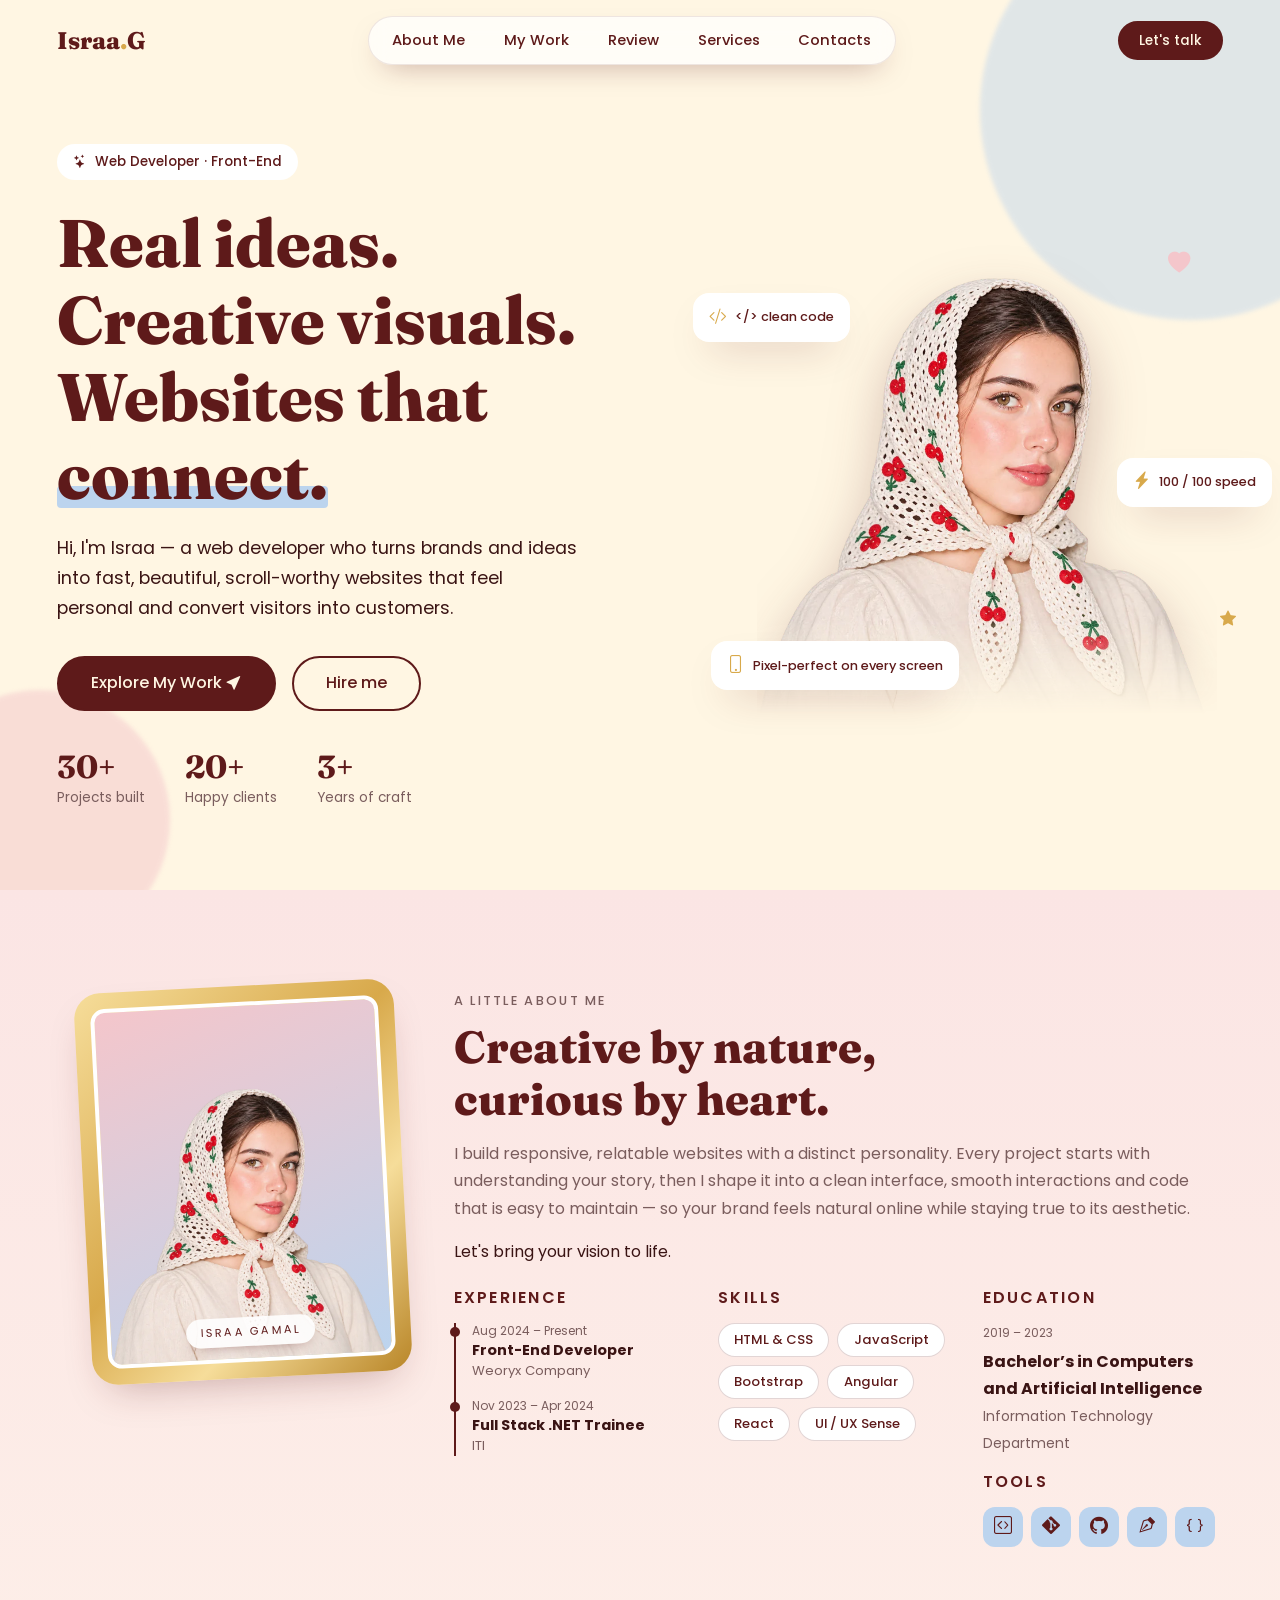
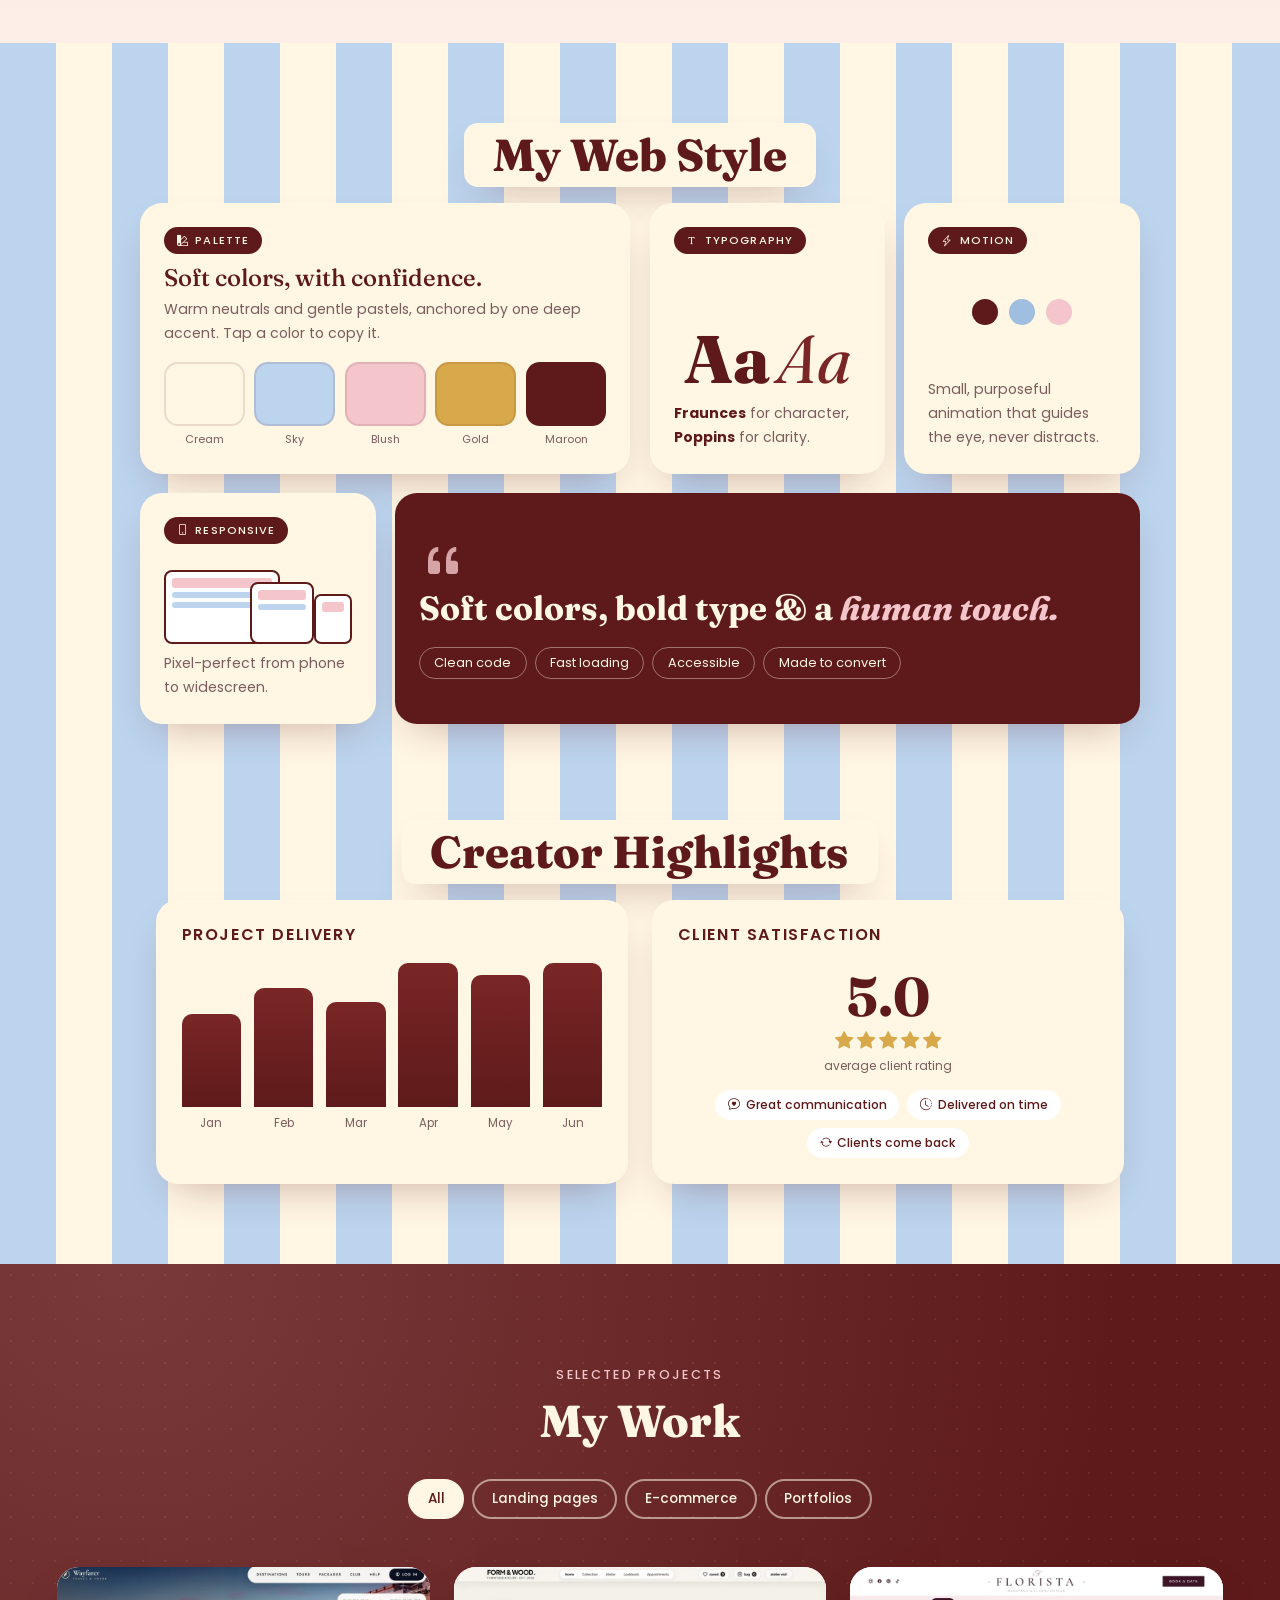
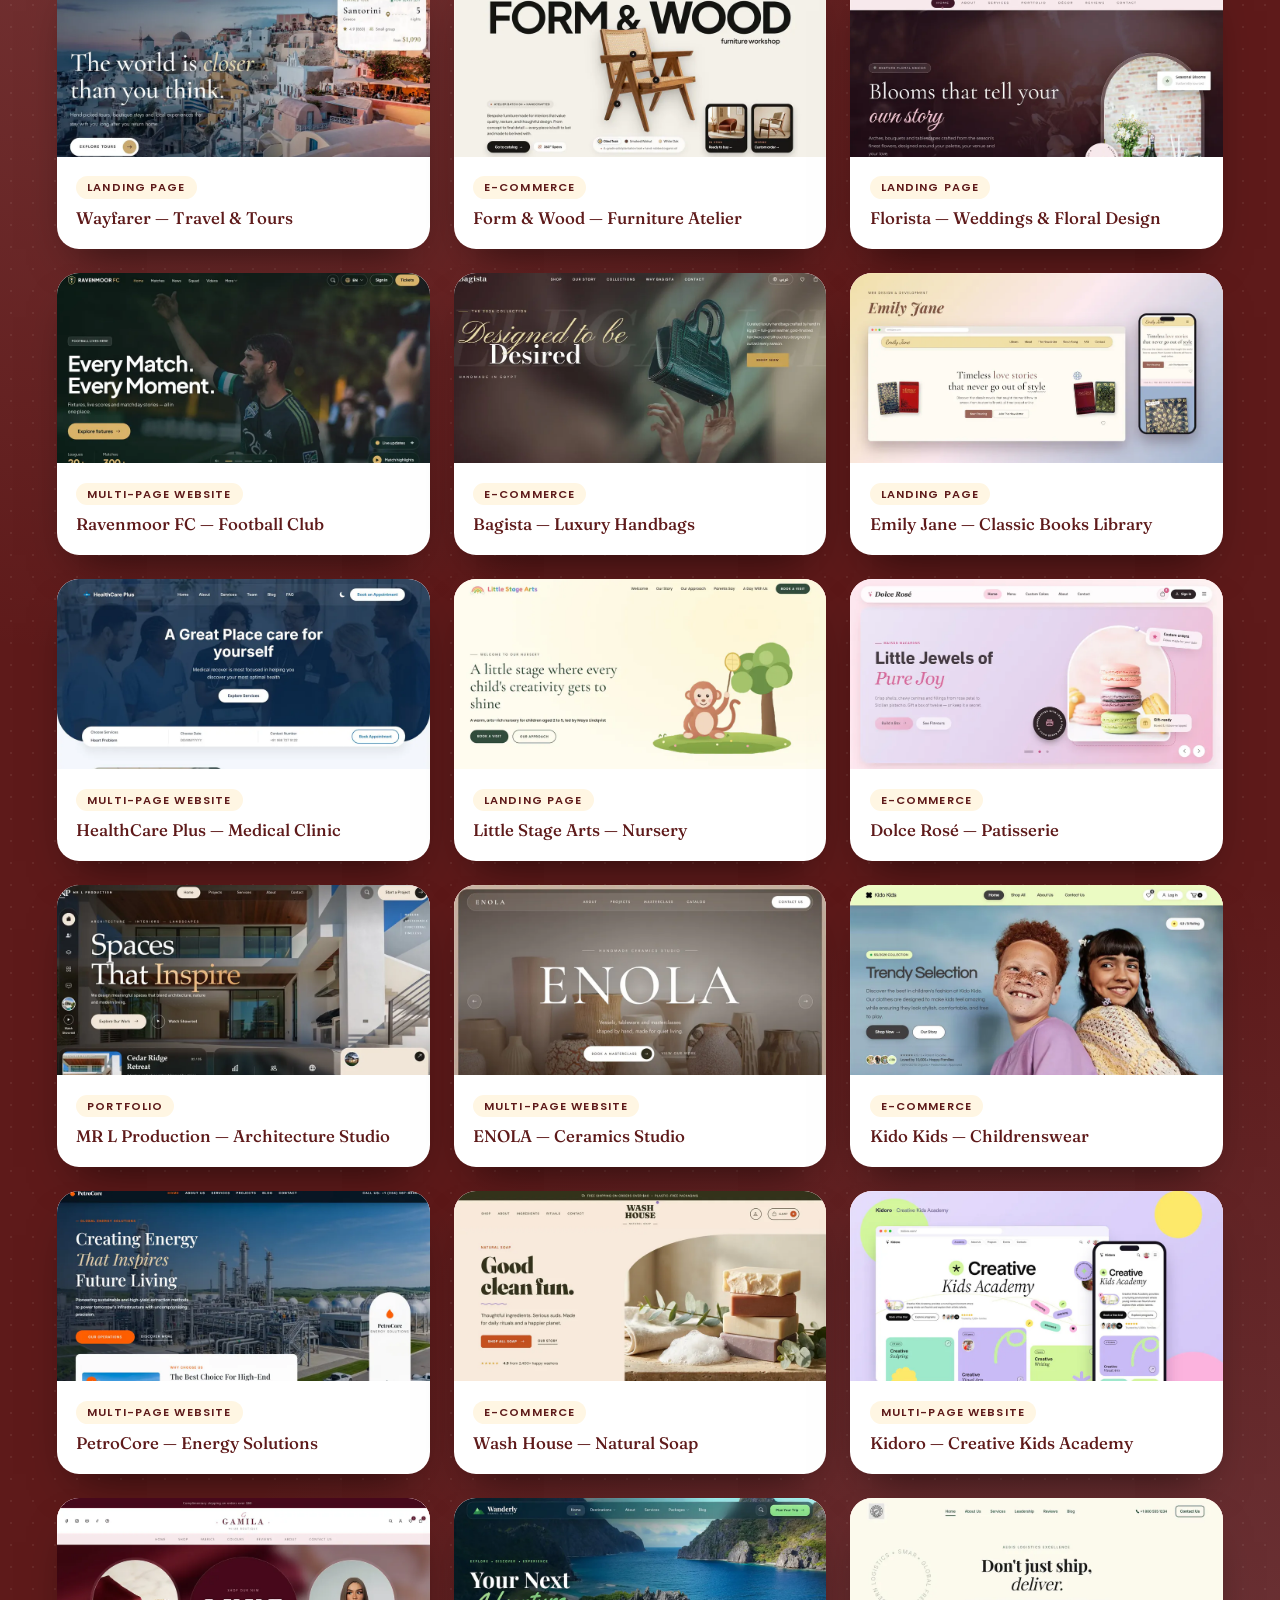
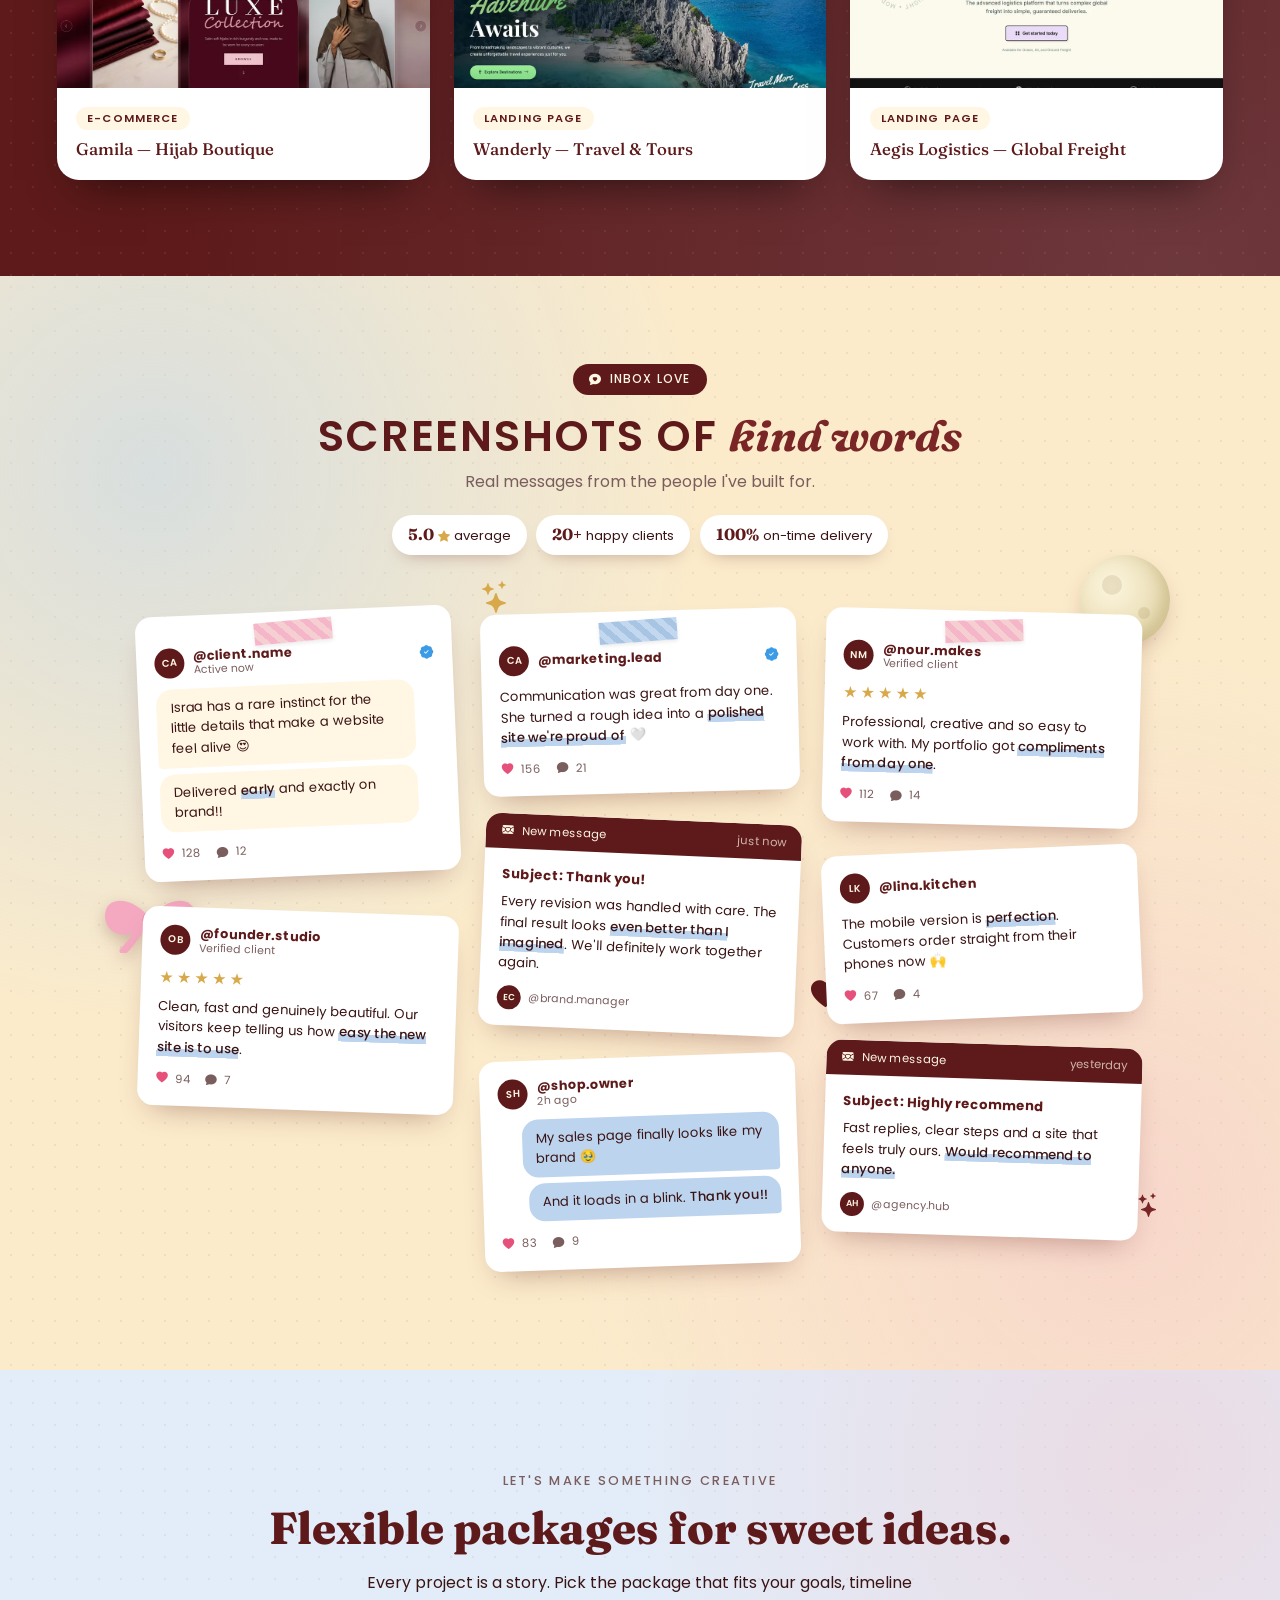
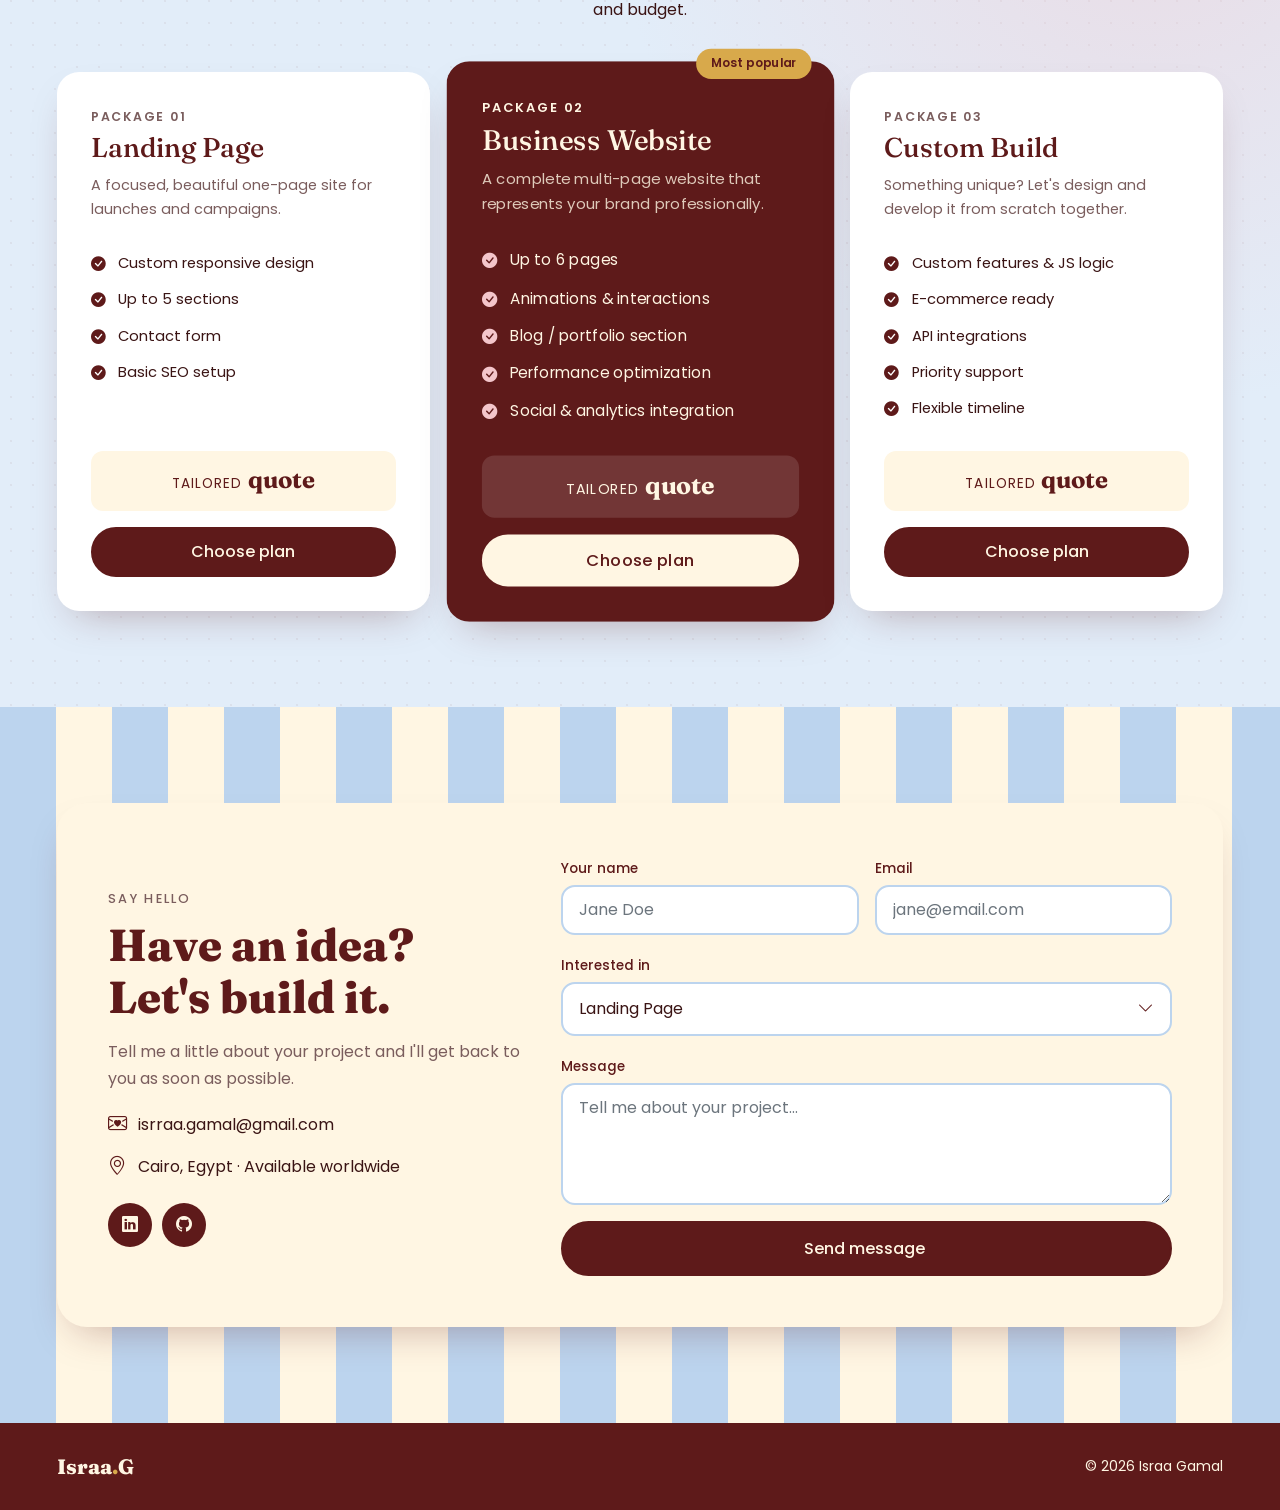
==== index.html @ 22fad149 "Add portrait photo to hero and About, remove hero frame and floating motion Co-Authored-By: Claude S" ====
<!DOCTYPE html>
<html lang="en">
<head>
  <meta charset="UTF-8">
  <meta name="viewport" content="width=device-width, initial-scale=1">
  <title>Israa Gamal | Web Developer Portfolio</title>
  <meta name="description" content="Israa Gamal — web developer crafting clean, creative and conversion-focused websites with HTML, CSS, JavaScript and Bootstrap.">
  <meta name="theme-color" content="#FFF6E3">
  <link rel="icon" type="image/svg+xml" href="assets/favicon.svg">
  <link rel="apple-touch-icon" href="assets/favicon.svg">

  <link rel="preconnect" href="https://fonts.googleapis.com">
  <link rel="preconnect" href="https://fonts.gstatic.com" crossorigin>
  <link rel="stylesheet" href="https://fonts.googleapis.com/css2?family=Fraunces:opsz,wght@9..144,600;9..144,700;9..144,800&family=Poppins:wght@300;400;500;600&display=swap" media="print" onload="this.media='all'">
  <noscript><link rel="stylesheet" href="https://fonts.googleapis.com/css2?family=Fraunces:opsz,wght@9..144,600;9..144,700;9..144,800&family=Poppins:wght@300;400;500;600&display=swap"></noscript>
  <link rel="stylesheet" href="css/bootstrap.min.css">
  <link rel="stylesheet" href="css/bootstrap-icons.css">
  <link rel="stylesheet" href="css/style.css">
</head>
<body>

  <!-- ================= NAV ================= -->
  <header class="site-header" id="header">
    <nav class="navbar navbar-expand-lg">
      <div class="container">
        <a class="brand" href="#home" aria-label="Israa Gamal home">Israa<span>.</span>G</a>
        <button class="navbar-toggler d-lg-none" type="button" data-bs-toggle="offcanvas" data-bs-target="#navCanvas" aria-controls="navCanvas" aria-label="Open menu">
          <i class="bi bi-list"></i>
        </button>
        <div class="d-none d-lg-flex flex-grow-1 justify-content-center">
          <div class="nav-capsule"><span class="nav-glider" aria-hidden="true"></span>
          <ul class="navbar-nav flex-row">
            <li class="nav-item"><a class="nav-link" href="#about"><span data-text="About Me">About Me</span></a></li>
            <li class="nav-item"><a class="nav-link" href="#work"><span data-text="My Work">My Work</span></a></li>
            <li class="nav-item"><a class="nav-link" href="#reviews"><span data-text="Review">Review</span></a></li>
            <li class="nav-item"><a class="nav-link" href="#services"><span data-text="Services">Services</span></a></li>
            <li class="nav-item"><a class="nav-link" href="#contact"><span data-text="Contacts">Contacts</span></a></li>
          </ul>
          </div>
        </div>
        <a href="#contact" class="btn btn-maroon btn-sm d-none d-lg-inline-flex">Let's talk</a>
      </div>
    </nav>
  </header>

  <!-- ================= MOBILE MENU (offcanvas) ================= -->
  <div class="offcanvas offcanvas-end d-lg-none" tabindex="-1" id="navCanvas" aria-labelledby="navCanvasLabel">
    <div class="offcanvas-header">
      <a class="brand" id="navCanvasLabel" href="#home">Israa<span>.</span>G</a>
      <button type="button" class="btn-close" data-bs-dismiss="offcanvas" aria-label="Close menu"></button>
    </div>
    <div class="offcanvas-body">
      <p class="oc-label">Menu</p>
      <ul class="navbar-nav">
        <li class="nav-item"><a class="nav-link" href="#about"><em class="nl-num">01</em><span data-text="About Me">About Me</span></a></li>
        <li class="nav-item"><a class="nav-link" href="#work"><em class="nl-num">02</em><span data-text="My Work">My Work</span></a></li>
        <li class="nav-item"><a class="nav-link" href="#reviews"><em class="nl-num">03</em><span data-text="Review">Review</span></a></li>
        <li class="nav-item"><a class="nav-link" href="#services"><em class="nl-num">04</em><span data-text="Services">Services</span></a></li>
        <li class="nav-item"><a class="nav-link" href="#contact"><em class="nl-num">05</em><span data-text="Contacts">Contacts</span></a></li>
      </ul>
      <div class="oc-foot">
        <a href="#contact" class="btn btn-maroon btn-lg w-100">Let's talk <i class="bi bi-arrow-right ms-2"></i></a>
        <a class="oc-mail" href="mailto:isrraa.gamal@gmail.com"><i class="bi bi-envelope-heart"></i> isrraa.gamal@gmail.com</a>
        <div class="socials">
          <a href="#" aria-label="LinkedIn"><i class="bi bi-linkedin"></i></a>
          <a href="#" aria-label="GitHub"><i class="bi bi-github"></i></a>
        </div>
      </div>
    </div>
  </div>


  <main>
  <!-- ================= HERO ================= -->
  <section class="hero" id="home">
    <div class="container">
      <div class="row align-items-center gy-5">
        <div class="col-lg-7 reveal">
          <span class="eyebrow"><i class="bi bi-stars"></i> Web Developer · Front-End</span>
          <h1>Real ideas.<br>Creative visuals.<br>Websites that <span class="hl">connect.</span></h1>
          <p class="lead-text">Hi, I'm Israa — a web developer who turns brands and ideas into fast, beautiful, scroll-worthy websites that feel personal and convert visitors into customers.</p>
          <div class="d-flex flex-wrap gap-3 align-items-center">
            <a href="#work" class="btn btn-maroon btn-lg">Explore My Work <i class="bi bi-cursor-fill ms-1"></i></a>
            <a href="#contact" class="btn btn-ghost btn-lg">Hire me</a>
          </div>
          <ul class="hero-stats list-unstyled">
            <li><strong data-count="30" data-suffix="+">0</strong><span>Projects built</span></li>
            <li><strong data-count="20" data-suffix="+">0</strong><span>Happy clients</span></li>
            <li><strong data-count="3" data-suffix="+">0</strong><span>Years of craft</span></li>
          </ul>
        </div>

        <div class="col-lg-5 reveal" style="--d:.15s">
          <div class="hero-visual">
            <div class="arch">
              <div class="avatar">
                <img src="assets/img/israa-portrait.webp" width="800" height="843" alt="Portrait of Israa Gamal, web developer" fetchpriority="high" decoding="async">
              </div>
            </div>
            <div class="float-card fc-code"><i class="bi bi-code-slash"></i><span>&lt;/&gt; clean code</span></div>
            <div class="float-card fc-speed"><i class="bi bi-lightning-charge-fill"></i><span>100 / 100 speed</span></div>
            <div class="float-card fc-resp"><i class="bi bi-phone"></i><span>Pixel-perfect on every screen</span></div>
            <i class="bi bi-heart-fill sparkle s1"></i><i class="bi bi-star-fill sparkle s2"></i>
          </div>
        </div>
      </div>
    </div>
  </section>

  <!-- ================= ABOUT ================= -->
  <section class="section" id="about">
    <div class="container">
      <div class="row gy-5 align-items-start">
        <div class="col-lg-4 reveal">
          <div class="gold-frame">
            <div class="frame-inner has-photo">
              <img src="assets/img/israa-portrait.webp" width="800" height="843" alt="Israa Gamal" loading="lazy" decoding="async">
              <small>Israa Gamal</small>
            </div>
          </div>
        </div>
        <div class="col-lg-8 reveal" style="--d:.1s">
          <span class="kicker">A little about me</span>
          <h2 class="title">Creative by nature,<br>curious by heart.</h2>
          <p class="text-body-muted">I build responsive, relatable websites with a distinct personality. Every project starts with understanding your story, then I shape it into a clean interface, smooth interactions and code that is easy to maintain — so your brand feels natural online while staying true to its aesthetic.</p>
          <p class="fw-semibold mb-4">Let's bring your vision to life.</p>

          <div class="row gy-4 about-cols">
            <div class="col-md-4">
              <h3>Experience</h3>
              <ul class="timeline list-unstyled">
                <li><em>Aug 2024 – Present</em><b>Front-End Developer</b><span>Weoryx Company</span></li>
                <li><em>Nov 2023 – Apr 2024</em><b>Full Stack .NET Trainee</b><span>ITI</span></li>
              </ul>
            </div>
            <div class="col-md-4">
              <h3>Skills</h3>
              <ul class="skill-tags list-unstyled">
                <li>HTML &amp; CSS</li>
                <li>JavaScript</li>
                <li>Bootstrap</li>
                <li>Angular</li>
                <li>React</li>
                <li>UI / UX Sense</li>
              </ul>
            </div>
            <div class="col-md-4">
              <h3>Education</h3>
              <p class="mb-1"><em class="small-em">2019 – 2023</em></p>
              <p class="mb-3"><b>Bachelor’s in Computers and Artificial Intelligence</b><br><span class="text-body-muted small">Information Technology Department</span></p>
              <h3>Tools</h3>
              <div class="tools">
                <span title="VS Code"><i class="bi bi-code-square"></i></span>
                <span title="Git"><i class="bi bi-git"></i></span>
                <span title="GitHub"><i class="bi bi-github"></i></span>
                <span title="Figma"><i class="bi bi-vector-pen"></i></span>
                <span title="Browser DevTools"><i class="bi bi-braces"></i></span>
              </div>
            </div>
          </div>
        </div>
      </div>
    </div>
  </section>

  <!-- ================= STYLE (bento) ================= -->
  <section class="stripes style-sec" id="style">
    <div class="container">
      <h2 class="title ribbon">My Web Style</h2>

      <div class="bento">
        <!-- Palette -->
        <article class="b-card b-palette reveal">
          <span class="b-label"><i class="bi bi-palette2"></i> Palette</span>
          <h3>Soft colors, with confidence.</h3>
          <p>Warm neutrals and gentle pastels, anchored by one deep accent. Tap a color to copy it.</p>
          <div class="swatches">
            <button type="button" class="sw" style="--c:#FFF6E3" data-hex="#FFF6E3"><i></i><span>Cream</span></button>
            <button type="button" class="sw" style="--c:#BCD4EE" data-hex="#BCD4EE"><i></i><span>Sky</span></button>
            <button type="button" class="sw" style="--c:#F4C6CB" data-hex="#F4C6CB"><i></i><span>Blush</span></button>
            <button type="button" class="sw" style="--c:#D8A94B" data-hex="#D8A94B"><i></i><span>Gold</span></button>
            <button type="button" class="sw" style="--c:#5E1A1A" data-hex="#5E1A1A"><i></i><span>Maroon</span></button>
          </div>
        </article>

        <!-- Typography -->
        <article class="b-card b-type reveal" style="--d:.08s">
          <span class="b-label"><i class="bi bi-fonts"></i> Typography</span>
          <div class="specimen"><b>Aa</b><em>Aa</em></div>
          <p><strong>Fraunces</strong> for character,<br><strong>Poppins</strong> for clarity.</p>
        </article>

        <!-- Motion -->
        <article class="b-card b-motion reveal" style="--d:.16s">
          <span class="b-label"><i class="bi bi-lightning-charge"></i> Motion</span>
          <div class="orbit" aria-hidden="true"><span></span><span></span><span></span></div>
          <p>Small, purposeful animation that guides the eye, never distracts.</p>
        </article>

        <!-- Responsive -->
        <article class="b-card b-resp reveal" style="--d:.24s">
          <span class="b-label"><i class="bi bi-phone"></i> Responsive</span>
          <div class="devices" aria-hidden="true">
            <div class="dv-desk"><span></span><span></span><span></span></div>
            <div class="dv-tab"><span></span><span></span></div>
            <div class="dv-phone"><span></span></div>
          </div>
          <p>Pixel-perfect from phone to widescreen.</p>
        </article>

        <!-- Principles -->
        <article class="b-card b-quote reveal" style="--d:.32s">
          <i class="bi bi-quote"></i>
          <p>Soft colors, bold type &amp; a <em>human touch.</em></p>
          <ul class="principles">
            <li>Clean code</li><li>Fast loading</li><li>Accessible</li><li>Made to convert</li>
          </ul>
        </article>
      </div>
    </div>
  </section>

  <!-- ================= HIGHLIGHTS ================= -->
  <section class="stripes highlights" id="highlights">
    <div class="container">
      <h2 class="title ribbon text-center">Creator Highlights</h2>
      <div class="row g-4 justify-content-center">
        <div class="col-md-6 col-lg-5 reveal">
          <div class="chart-card">
            <h4>Project Delivery</h4>
            <div class="bars" data-bars>
              <div><span style="--h:55%"></span><small>Jan</small></div>
              <div><span style="--h:70%"></span><small>Feb</small></div>
              <div><span style="--h:62%"></span><small>Mar</small></div>
              <div><span style="--h:85%"></span><small>Apr</small></div>
              <div><span style="--h:78%"></span><small>May</small></div>
              <div><span style="--h:96%"></span><small>Jun</small></div>
            </div>
          </div>
        </div>
        <div class="col-md-6 col-lg-5 reveal" style="--d:.1s">
          <div class="chart-card">
            <h4>Client Satisfaction</h4>
            <div class="rating"><div class="rating-score"><strong>5.0</strong><div class="rating-stars" aria-label="5 out of 5 stars"><i class="bi bi-star-fill"></i><i class="bi bi-star-fill"></i><i class="bi bi-star-fill"></i><i class="bi bi-star-fill"></i><i class="bi bi-star-fill"></i></div><small>average client rating</small></div><ul class="rating-tags"><li><i class="bi bi-chat-heart"></i>Great communication</li><li><i class="bi bi-clock-history"></i>Delivered on time</li><li><i class="bi bi-arrow-repeat"></i>Clients come back</li></ul></div>
          </div>
        </div>
      </div>
    </div>
  </section>

  <!-- ================= WORK ================= -->
  <section class="section" id="work">
    <div class="container">
      <div class="text-center mb-5 reveal">
        <span class="kicker">Selected projects</span>
        <h2 class="title">My Work</h2>
        <div class="filters" role="tablist" aria-label="Filter projects">
          <button class="active" data-filter="all">All</button>
          <button data-filter="landing">Landing pages</button>
          <button data-filter="shop">E-commerce</button>
          <button data-filter="portfolio">Portfolios</button>
        </div>
      </div>

      <div class="row g-4" id="projects">
        <div class="col-md-6 col-lg-4 project" data-cat="landing">
          <article class="p-card c1">
            <div class="p-thumb has-img"><img src="assets/img/thumbs/wayfarer-santorini.webp" width="960" height="569" alt="Wayfarer travel and tours website preview" loading="lazy" decoding="async"><a class="p-overlay" href="project.html?p=wayfarer-travel" aria-label="View Wayfarer Travel and Tours case study"><span>View case study <i class="bi bi-arrow-right"></i></span></a></div>
            <div class="p-body"><span class="tag">Landing page</span><h3>Wayfarer — Travel &amp; Tours</h3></div>
          </article>
        </div>
        <div class="col-md-6 col-lg-4 project" data-cat="shop">
          <article class="p-card c3">
            <div class="p-thumb has-img"><img src="assets/img/thumbs/formwood-hero.webp" width="960" height="554" alt="Form and Wood furniture atelier website preview" loading="lazy" decoding="async"><a class="p-overlay" href="project.html?p=form-and-wood" aria-label="View Form and Wood Furniture Atelier case study"><span>View case study <i class="bi bi-arrow-right"></i></span></a></div>
            <div class="p-body"><span class="tag">E-commerce</span><h3>Form &amp; Wood — Furniture Atelier</h3></div>
          </article>
        </div>
        <div class="col-md-6 col-lg-4 project" data-cat="landing">
          <article class="p-card c2">
            <div class="p-thumb has-img"><img src="assets/img/thumbs/florista-hero1.webp" width="960" height="720" alt="Florista weddings and floral design website preview" loading="lazy" decoding="async"><a class="p-overlay" href="project.html?p=florista-weddings" aria-label="View Florista Weddings and Floral Design case study"><span>View case study <i class="bi bi-arrow-right"></i></span></a></div>
            <div class="p-body"><span class="tag">Landing page</span><h3>Florista — Weddings &amp; Floral Design</h3></div>
          </article>
        </div>
        <div class="col-md-6 col-lg-4 project" data-cat="landing">
          <article class="p-card c1">
            <div class="p-thumb has-img"><img src="assets/img/thumbs/ravenmoor-hero.webp" width="960" height="526" alt="Ravenmoor FC football club website preview" loading="lazy" decoding="async"><a class="p-overlay" href="project.html?p=ravenmoor-fc" aria-label="View Ravenmoor FC Football Club case study"><span>View case study <i class="bi bi-arrow-right"></i></span></a></div>
            <div class="p-body"><span class="tag">Multi-page website</span><h3>Ravenmoor FC — Football Club</h3></div>
          </article>
        </div>
        <div class="col-md-6 col-lg-4 project" data-cat="shop">
          <article class="p-card c4">
            <div class="p-thumb has-img"><img src="assets/img/thumbs/bagista-hero.webp" width="960" height="560" alt="Bagista luxury handbags website preview" loading="lazy" decoding="async"><a class="p-overlay" href="project.html?p=bagista-handbags" aria-label="View Bagista Luxury Handbags case study"><span>View case study <i class="bi bi-arrow-right"></i></span></a></div>
            <div class="p-body"><span class="tag">E-commerce</span><h3>Bagista — Luxury Handbags</h3></div>
          </article>
        </div>
        <div class="col-md-6 col-lg-4 project" data-cat="landing">
          <article class="p-card c2">
            <div class="p-thumb has-img"><img src="assets/img/thumbs/emilyjane-cover.webp" width="960" height="472" alt="Emily Jane classic books library website preview" loading="lazy" decoding="async"><a class="p-overlay" href="project.html?p=emily-jane-books" aria-label="View Emily Jane Classic Books Library case study"><span>View case study <i class="bi bi-arrow-right"></i></span></a></div>
            <div class="p-body"><span class="tag">Landing page</span><h3>Emily Jane — Classic Books Library</h3></div>
          </article>
        </div>
        <div class="col-md-6 col-lg-4 project" data-cat="landing">
          <article class="p-card c1">
            <div class="p-thumb has-img"><img src="assets/img/thumbs/healthcare-home.webp" width="960" height="600" alt="HealthCare Plus medical clinic website preview" loading="lazy" decoding="async"><a class="p-overlay" href="project.html?p=healthcare-plus" aria-label="View HealthCare Plus — Medical Clinic case study"><span>View case study <i class="bi bi-arrow-right"></i></span></a></div>
            <div class="p-body"><span class="tag">Multi-page website</span><h3>HealthCare Plus — Medical Clinic</h3></div>
          </article>
        </div>
        <div class="col-md-6 col-lg-4 project" data-cat="landing">
          <article class="p-card c4">
            <div class="p-thumb has-img"><img src="assets/img/thumbs/littlestage-home.webp" width="960" height="600" alt="Little Stage Arts nursery website preview" loading="lazy" decoding="async"><a class="p-overlay" href="project.html?p=little-stage-arts" aria-label="View Little Stage Arts Nursery case study"><span>View case study <i class="bi bi-arrow-right"></i></span></a></div>
            <div class="p-body"><span class="tag">Landing page</span><h3>Little Stage Arts — Nursery</h3></div>
          </article>
        </div>
        <div class="col-md-6 col-lg-4 project" data-cat="shop">
          <article class="p-card c2">
            <div class="p-thumb has-img"><img src="assets/img/thumbs/dolce-rose-desktop.webp" width="960" height="493" alt="Dolce Rosé patisserie website preview" loading="lazy" decoding="async"><a class="p-overlay" href="project.html?p=dolce-rose" aria-label="View Dolce Rosé Patisserie case study"><span>View case study <i class="bi bi-arrow-right"></i></span></a></div>
            <div class="p-body"><span class="tag">E-commerce</span><h3>Dolce Rosé — Patisserie</h3></div>
          </article>
        </div>
        <div class="col-md-6 col-lg-4 project" data-cat="portfolio">
          <article class="p-card c4">
            <div class="p-thumb has-img"><img src="assets/img/thumbs/mrl-hero.webp" width="960" height="585" alt="MR L Production architecture studio website preview" loading="lazy" decoding="async"><a class="p-overlay" href="project.html?p=mrl-architecture" aria-label="View MR L Production Architecture Studio case study"><span>View case study <i class="bi bi-arrow-right"></i></span></a></div>
            <div class="p-body"><span class="tag">Portfolio</span><h3>MR L Production — Architecture Studio</h3></div>
          </article>
        </div>
        <div class="col-md-6 col-lg-4 project" data-cat="landing">
          <article class="p-card c3">
            <div class="p-thumb has-img"><img src="assets/img/thumbs/enola-home.webp" width="960" height="600" alt="ENOLA ceramics studio website preview" loading="lazy" decoding="async"><a class="p-overlay" href="project.html?p=enola-ceramics" aria-label="View ENOLA Ceramics Studio case study"><span>View case study <i class="bi bi-arrow-right"></i></span></a></div>
            <div class="p-body"><span class="tag">Multi-page website</span><h3>ENOLA — Ceramics Studio</h3></div>
          </article>
        </div>
        <div class="col-md-6 col-lg-4 project" data-cat="shop">
          <article class="p-card c6">
            <div class="p-thumb has-img"><img src="assets/img/thumbs/kido-hero.webp" width="960" height="600" alt="Kido Kids childrenswear website preview" loading="lazy" decoding="async"><a class="p-overlay" href="project.html?p=kido-kids" aria-label="View Kido Kids Childrenswear case study"><span>View case study <i class="bi bi-arrow-right"></i></span></a></div>
            <div class="p-body"><span class="tag">E-commerce</span><h3>Kido Kids — Childrenswear</h3></div>
          </article>
        </div>
        <div class="col-md-6 col-lg-4 project" data-cat="landing">
          <article class="p-card c5">
            <div class="p-thumb has-img"><img src="assets/img/thumbs/petrocore-home.webp" width="960" height="600" alt="PetroCore energy solutions website preview" loading="lazy" decoding="async"><a class="p-overlay" href="project.html?p=petrocore-energy" aria-label="View PetroCore — Energy Solutions case study"><span>View case study <i class="bi bi-arrow-right"></i></span></a></div>
            <div class="p-body"><span class="tag">Multi-page website</span><h3>PetroCore — Energy Solutions</h3></div>
          </article>
        </div>
        <div class="col-md-6 col-lg-4 project" data-cat="shop">
          <article class="p-card c3">
            <div class="p-thumb has-img"><img src="assets/img/thumbs/washhouse-hero.webp" width="960" height="600" alt="Wash House natural soap website preview" loading="lazy" decoding="async"><a class="p-overlay" href="project.html?p=wash-house" aria-label="View Wash House Natural Soap case study"><span>View case study <i class="bi bi-arrow-right"></i></span></a></div>
            <div class="p-body"><span class="tag">E-commerce</span><h3>Wash House — Natural Soap</h3></div>
          </article>
        </div>
        <div class="col-md-6 col-lg-4 project" data-cat="landing">
          <article class="p-card c1">
            <div class="p-thumb has-img"><img src="assets/img/thumbs/kidoro-home.webp" width="960" height="600" alt="Kidoro creative kids academy website preview" loading="lazy" decoding="async"><a class="p-overlay" href="project.html?p=kidoro-academy" aria-label="View Kidoro Creative Kids Academy case study"><span>View case study <i class="bi bi-arrow-right"></i></span></a></div>
            <div class="p-body"><span class="tag">Multi-page website</span><h3>Kidoro — Creative Kids Academy</h3></div>
          </article>
        </div>
        <div class="col-md-6 col-lg-4 project" data-cat="shop">
          <article class="p-card c2">
            <div class="p-thumb has-img"><img src="assets/img/thumbs/gamila-hero.webp" width="960" height="540" alt="Gamila hijab boutique website preview" loading="lazy" decoding="async"><a class="p-overlay" href="project.html?p=gamila-hijab" aria-label="View Gamila Hijab Boutique case study"><span>View case study <i class="bi bi-arrow-right"></i></span></a></div>
            <div class="p-body"><span class="tag">E-commerce</span><h3>Gamila — Hijab Boutique</h3></div>
          </article>
        </div>
        <div class="col-md-6 col-lg-4 project" data-cat="landing">
          <article class="p-card c1">
            <div class="p-thumb has-img"><img src="assets/img/thumbs/wanderly-desktop.webp" width="960" height="600" alt="Wanderly travel website preview" loading="lazy" decoding="async"><a class="p-overlay" href="project.html?p=wanderly-travel" aria-label="View Wanderly Travel and Tours case study"><span>View case study <i class="bi bi-arrow-right"></i></span></a></div>
            <div class="p-body"><span class="tag">Landing page</span><h3>Wanderly — Travel &amp; Tours</h3></div>
          </article>
        </div>
        <div class="col-md-6 col-lg-4 project" data-cat="landing">
          <article class="p-card c5">
            <div class="p-thumb has-img"><img src="assets/img/thumbs/aegis-hero.webp" width="960" height="600" alt="Aegis Logistics global freight website preview" loading="lazy" decoding="async"><a class="p-overlay" href="project.html?p=aegis-logistics" aria-label="View Aegis Logistics Global Freight case study"><span>View case study <i class="bi bi-arrow-right"></i></span></a></div>
            <div class="p-body"><span class="tag">Landing page</span><h3>Aegis Logistics — Global Freight</h3></div>
          </article>
        </div>
      </div>
    </div>
  </section>

  <!-- ================= REVIEWS ================= -->
  <section class="reviews-wall" id="reviews">
    <div class="container position-relative">
      <div class="text-center reveal">
        <span class="wall-kicker"><i class="bi bi-chat-heart-fill"></i> Inbox love</span>
        <h2 class="wall-title">Screenshots of <em>kind words</em></h2>
        <p class="wall-sub">Real messages from the people I've built for.</p>
        <div class="wall-stats">
          <span><b>5.0</b> <i class="bi bi-star-fill"></i> average</span>
          <span><b>20+</b> happy clients</span>
          <span><b>100%</b> on-time delivery</span>
        </div>
      </div>

      <div class="wall" id="wall">
        <!-- floating stickers (move gently with the mouse) -->
        <div class="deco moon" data-depth="22" aria-hidden="true"></div>
        <svg class="deco bow" data-depth="30" viewBox="0 0 120 80" aria-hidden="true">
          <path d="M60 40C44 14 6 8 6 36c0 28 40 30 54 4z" fill="#F4A9C0"/>
          <path d="M60 40c16-26 54-32 54-4 0 28-40 30-54 4z" fill="#F4A9C0"/>
          <path d="M60 40C46 52 36 72 28 78M60 40c14 12 24 32 32 38" stroke="#F4A9C0" stroke-width="9" stroke-linecap="round" fill="none"/>
          <circle cx="60" cy="40" r="9" fill="#E985A6"/>
        </svg>
        <i class="deco heart bi bi-heart-fill" data-depth="40" aria-hidden="true"></i>
        <i class="deco star bi bi-stars" data-depth="34" aria-hidden="true"></i>
        <i class="deco spark bi bi-stars" data-depth="18" aria-hidden="true"></i>

        <!-- 1 · DM style -->
        <article class="msg dm m1 reveal">
          <span class="tape" aria-hidden="true"></span>
          <header><span class="ava">CA</span><div><b>@client.name</b><small>Active now</small></div><i class="bi bi-patch-check-fill"></i></header>
          <div class="bubble">Israa has a rare instinct for the little details that make a website feel alive 😍</div>
          <div class="bubble">Delivered <strong>early</strong> and exactly on brand!!</div>
          <footer><i class="bi bi-heart-fill"></i> 128 <i class="bi bi-chat-fill"></i> 12</footer>
        </article>

        <!-- 2 · Star review -->
        <article class="msg rate m2 reveal" style="--d:.08s">
          <header><span class="ava">OB</span><div><b>@founder.studio</b><small>Verified client</small></div></header>
          <div class="stars">★★★★★</div>
          <p>Clean, fast and genuinely beautiful. Our visitors keep telling us how <strong>easy the new site is to use</strong>.</p>
          <footer><i class="bi bi-heart-fill"></i> 94 <i class="bi bi-chat-fill"></i> 7</footer>
        </article>

        <!-- 3 · Comment style -->
        <article class="msg cmt m3 reveal" style="--d:.16s">
          <span class="tape tape-blue" aria-hidden="true"></span>
          <header><span class="ava">CA</span><b>@marketing.lead</b><i class="bi bi-patch-check-fill"></i></header>
          <p>Communication was great from day one. She turned a rough idea into a <strong>polished site we're proud of</strong> 🤍</p>
          <footer><i class="bi bi-heart-fill"></i> 156 <i class="bi bi-chat-fill"></i> 21</footer>
        </article>

        <!-- 4 · Email style -->
        <article class="msg mail m4 reveal" style="--d:.24s">
          <div class="mail-bar"><i class="bi bi-envelope-heart-fill"></i> New message <span>just now</span></div>
          <div class="mail-body">
            <b>Subject: Thank you!</b>
            <p>Every revision was handled with care. The final result looks <strong>even better than I imagined</strong>. We'll definitely work together again.</p>
          </div>
          <footer><span class="ava">EC</span><small>@brand.manager</small></footer>
        </article>

        <!-- 5 · DM style, blue -->
        <article class="msg dm blue m5 reveal" style="--d:.32s">
          <header><span class="ava">SH</span><div><b>@shop.owner</b><small>2h ago</small></div></header>
          <div class="bubble">My sales page finally looks like my brand 🥹</div>
          <div class="bubble">And it loads in a blink. <strong>Thank you!!</strong></div>
          <footer><i class="bi bi-heart-fill"></i> 83 <i class="bi bi-chat-fill"></i> 9</footer>
        </article>

        <!-- 6 · Star review -->
        <article class="msg rate m6 reveal" style="--d:.4s">
          <span class="tape" aria-hidden="true"></span>
          <header><span class="ava">NM</span><div><b>@nour.makes</b><small>Verified client</small></div></header>
          <div class="stars">★★★★★</div>
          <p>Professional, creative and so easy to work with. My portfolio got <strong>compliments from day one</strong>.</p>
          <footer><i class="bi bi-heart-fill"></i> 112 <i class="bi bi-chat-fill"></i> 14</footer>
        </article>

        <!-- 7 · Comment -->
        <article class="msg cmt m7 reveal" style="--d:.48s">
          <header><span class="ava">LK</span><b>@lina.kitchen</b></header>
          <p>The mobile version is <strong>perfection</strong>. Customers order straight from their phones now 🙌</p>
          <footer><i class="bi bi-heart-fill"></i> 67 <i class="bi bi-chat-fill"></i> 4</footer>
        </article>

        <!-- 8 · Email -->
        <article class="msg mail m8 reveal" style="--d:.56s">
          <div class="mail-bar"><i class="bi bi-envelope-heart-fill"></i> New message <span>yesterday</span></div>
          <div class="mail-body">
            <b>Subject: Highly recommend</b>
            <p>Fast replies, clear steps and a site that feels truly ours. <strong>Would recommend to anyone.</strong></p>
          </div>
          <footer><span class="ava">AH</span><small>@agency.hub</small></footer>
        </article>
      </div>
    </div>
  </section>

  <!-- ================= SERVICES ================= -->
  <section class="section" id="services">
    <div class="container">
      <div class="text-center mb-5 reveal">
        <span class="kicker">Let's make something creative</span>
        <h2 class="title">Flexible packages for sweet ideas.</h2>
        <p class="sub">Every project is a story. Pick the package that fits your goals, timeline and budget.</p>
      </div>
      <div class="row g-4 align-items-stretch">
        <div class="col-lg-4 reveal">
          <div class="package">
            <span class="num">Package 01</span>
            <h3>Landing Page</h3>
            <p class="desc">A focused, beautiful one-page site for launches and campaigns.</p>
            <ul>
              <li>Custom responsive design</li>
              <li>Up to 5 sections</li>
              <li>Contact form</li>
              <li>Basic SEO setup</li>
            </ul>
            <div class="price">Tailored <b>quote</b></div>
            <a href="#contact" class="btn btn-maroon w-100" data-plan="Landing Page">Choose plan</a>
          </div>
        </div>
        <div class="col-lg-4 reveal" style="--d:.1s">
          <div class="package featured">
            <span class="badge-pop">Most popular</span>
            <span class="num">Package 02</span>
            <h3>Business Website</h3>
            <p class="desc">A complete multi-page website that represents your brand professionally.</p>
            <ul>
              <li>Up to 6 pages</li>
              <li>Animations &amp; interactions</li>
              <li>Blog / portfolio section</li>
              <li>Performance optimization</li>
              <li>Social &amp; analytics integration</li>
            </ul>
            <div class="price">Tailored <b>quote</b></div>
            <a href="#contact" class="btn btn-cream w-100" data-plan="Business Website">Choose plan</a>
          </div>
        </div>
        <div class="col-lg-4 reveal" style="--d:.2s">
          <div class="package">
            <span class="num">Package 03</span>
            <h3>Custom Build</h3>
            <p class="desc">Something unique? Let's design and develop it from scratch together.</p>
            <ul>
              <li>Custom features &amp; JS logic</li>
              <li>E-commerce ready</li>
              <li>API integrations</li>
              <li>Priority support</li>
              <li>Flexible timeline</li>
            </ul>
            <div class="price">Tailored <b>quote</b></div>
            <a href="#contact" class="btn btn-maroon w-100" data-plan="Custom Build">Choose plan</a>
          </div>
        </div>
      </div>
    </div>
  </section>

  <!-- ================= CONTACT ================= -->
  <section class="stripes contact" id="contact">
    <div class="container">
      <div class="contact-card reveal">
        <div class="row gy-4 align-items-center">
          <div class="col-lg-5">
            <span class="kicker">Say hello</span>
            <h2 class="title">Have an idea?<br>Let's build it.</h2>
            <p class="text-body-muted">Tell me a little about your project and I'll get back to you as soon as possible.</p>
            <ul class="contact-list list-unstyled">
              <li><i class="bi bi-envelope-heart"></i><a href="mailto:isrraa.gamal@gmail.com">isrraa.gamal@gmail.com</a></li>
              <li><i class="bi bi-geo-alt"></i>Cairo, Egypt · Available worldwide</li>
            </ul>
            <div class="socials">
              <a href="#" aria-label="LinkedIn"><i class="bi bi-linkedin"></i></a>
              <a href="#" aria-label="GitHub"><i class="bi bi-github"></i></a>
            </div>
          </div>
          <div class="col-lg-7">
            <form id="contactForm" novalidate>
              <div class="row g-3">
                <div class="col-md-6">
                  <label for="name" class="form-label">Your name</label>
                  <input type="text" class="form-control" id="name" required minlength="2" placeholder="Jane Doe">
                  <div class="invalid-feedback">Please enter your name.</div>
                </div>
                <div class="col-md-6">
                  <label for="email" class="form-label">Email</label>
                  <input type="email" class="form-control" id="email" required placeholder="jane@email.com">
                  <div class="invalid-feedback">Please enter a valid email.</div>
                </div>
                <div class="col-12">
                  <label id="planLabel" for="plan" class="form-label">Interested in</label>
                  <div class="c-select" id="planSelect">
                    <select id="plan" tabindex="-1" aria-hidden="true">
                      <option>Landing Page</option>
                      <option>Business Website</option>
                      <option>Custom Build</option>
                      <option>Just saying hi</option>
                    </select>
                    <button type="button" class="cs-btn" aria-haspopup="listbox" aria-expanded="false" aria-labelledby="planLabel">
                      <span class="cs-val">Landing Page</span>
                      <i class="bi bi-chevron-down"></i>
                    </button>
                    <ul class="cs-list" role="listbox" aria-labelledby="planLabel" tabindex="-1">
                      <li role="option" data-value="Landing Page" class="selected" aria-selected="true"><i class="bi bi-rocket-takeoff"></i>Landing Page</li>
                      <li role="option" data-value="Business Website" aria-selected="false"><i class="bi bi-briefcase"></i>Business Website</li>
                      <li role="option" data-value="Custom Build" aria-selected="false"><i class="bi bi-tools"></i>Custom Build</li>
                      <li role="option" data-value="Just saying hi" aria-selected="false"><i class="bi bi-emoji-smile"></i>Just saying hi</li>
                    </ul>
                  </div>
                </div>
                <div class="col-12">
                  <label for="message" class="form-label">Message</label>
                  <textarea class="form-control" id="message" rows="4" required minlength="10" placeholder="Tell me about your project..."></textarea>
                  <div class="invalid-feedback">Please write at least 10 characters.</div>
                </div>
                <div class="col-12">
                  <button type="submit" class="btn btn-maroon btn-lg w-100">Send message <i class="bi bi-send-heart ms-1"></i></button>
                  <input type="text" id="hp" name="_honey" tabindex="-1" autocomplete="off" aria-hidden="true" style="position:absolute;left:-9999px;width:1px;height:1px;opacity:0">
                  <div class="form-success" id="formSuccess" role="status" hidden><i class="bi bi-check-circle-fill"></i> Thank you! Your message was sent. I will get back to you soon.</div>
                  <div class="form-error" id="formError" role="alert" hidden></div>
                </div>
              </div>
            </form>
          </div>
        </div>
      </div>
    </div>
  </section>
  </main>

  <footer class="site-footer">
    <div class="container d-flex flex-column flex-md-row justify-content-between align-items-center gap-2">
      <a class="brand" href="#home">Israa<span>.</span>G</a>
      <small>© <span id="year"></span> Israa Gamal</small>
    </div>
  </footer>

  <button class="to-top" id="toTop" aria-label="Back to top"><i class="bi bi-arrow-up"></i></button>

  <script src="js/vendor/bootstrap.bundle.min.js" defer></script>
  <script src="js/main.js" defer></script>
</body>
</html>
---- css/style.css ----
/* =========================================================
   Israa Gamal — Portfolio
   Palette: cream · maroon · baby blue · blush
   ========================================================= */
:root{
  --cream:#FFF6E3; --cream-2:#FBEBCB;
  --maroon:#5E1A1A; --maroon-2:#7A2626;
  --blue:#BCD4EE; --blue-2:#9FBEE0;
  --blush:#F4C6CB; --gold:#D8A94B;
  --ink:#3A1414; --muted:#7a5d5d;
  --serif:"Fraunces",Georgia,serif;
  --sans:"Poppins","Segoe UI",system-ui,sans-serif;
  --shadow:0 18px 40px -18px rgba(94,26,26,.35);
  --radius:22px;
}
*{box-sizing:border-box}
html{scroll-behavior:smooth;scroll-padding-top:72px}
body{font-family:var(--sans);color:var(--ink);background:var(--cream);overflow-x:hidden;line-height:1.7}
img,svg{max-width:100%}
a{text-decoration:none}
h1,h2,h3,h4{font-family:var(--serif);color:var(--maroon);line-height:1.15}
::selection{background:var(--maroon);color:var(--cream)}

/* Page width: containers fill 93% of the screen at every size */
.container{max-width:93%}

/* ---------- Buttons ---------- */
.btn{font-weight:500;border-radius:50px;padding:.7rem 1.6rem;transition:transform .25s,box-shadow .25s,background .25s,color .25s;display:inline-flex;align-items:center;justify-content:center}
.btn-lg{padding:.85rem 2rem;font-size:1rem}
.btn-sm{padding:.5rem 1.2rem;font-size:.85rem}
.btn-maroon{background:var(--maroon);color:var(--cream);border:2px solid var(--maroon)}
.btn-maroon:hover{background:var(--maroon-2);border-color:var(--maroon-2);color:#fff;transform:translateY(-3px);box-shadow:var(--shadow)}
.btn-ghost{background:transparent;color:var(--maroon);border:2px solid var(--maroon)}
.btn-ghost:hover{background:var(--maroon);color:var(--cream);transform:translateY(-3px)}
.btn-cream{background:var(--cream);color:var(--maroon);border:2px solid var(--cream)}
.btn-cream:hover{background:#fff;color:var(--maroon);transform:translateY(-3px)}
:focus-visible{outline:3px solid var(--gold);outline-offset:3px}

/* ---------- Header ---------- */
.site-header{position:fixed;inset:0 0 auto 0;z-index:1000;transition:background .3s,box-shadow .3s}
.site-header .navbar{padding:1rem 0;transition:padding .3s}
.site-header.scrolled{background:rgba(255,246,227,.9);backdrop-filter:blur(12px);box-shadow:0 6px 24px -12px rgba(94,26,26,.3)}
.site-header.scrolled .navbar{padding:.5rem 0}
.brand{font-family:var(--serif);font-weight:800;font-size:1.5rem;color:var(--maroon)}
.brand span{color:var(--gold)}
.brand:hover{color:var(--maroon)}
.nav-link{color:var(--maroon)!important;font-weight:500;font-size:.92rem;position:relative;padding:.45rem 1.1rem!important;border-radius:50px;overflow:hidden;display:inline-block;transition:background .35s}
.nav-link span{display:block;position:relative;transition:transform .45s cubic-bezier(.7,0,.2,1)}
.nav-link span::after{content:attr(data-text);position:absolute;left:0;top:100%;color:var(--cream)}
.nav-link:hover{background:var(--maroon)}
.nav-link:hover span{transform:translateY(-100%)}
.nav-link.active{background:var(--blush)}
.nav-link.active:hover{background:var(--maroon)}
.navbar-toggler{width:46px;height:46px;border:0;border-radius:50%;background:#fff;color:var(--maroon);font-size:1.7rem;padding:0;line-height:1;display:grid;place-items:center;box-shadow:0 8px 20px -10px rgba(94,26,26,.5);transition:transform .25s,background .25s}
.navbar-toggler:hover{background:var(--blush);transform:scale(1.06)}
.navbar-toggler:focus{box-shadow:0 8px 20px -10px rgba(94,26,26,.5)}

/* ---------- Mobile menu (offcanvas) ---------- */
.offcanvas-backdrop{background:#2a0b0b;backdrop-filter:blur(3px)}
.offcanvas-backdrop.show{opacity:.55}
.offcanvas#navCanvas{width:min(88vw,380px);background:var(--cream);border:0;border-radius:28px 0 0 28px;box-shadow:-24px 0 60px -24px rgba(94,26,26,.55);color:var(--ink)}
#navCanvas::before{content:"";position:absolute;inset:0;border-radius:inherit;pointer-events:none;
  background:radial-gradient(circle at 100% 0%,rgba(188,212,238,.55),transparent 45%),radial-gradient(circle at 0% 100%,rgba(244,198,203,.5),transparent 45%)}
#navCanvas>*{position:relative}
#navCanvas .offcanvas-header{padding:1.2rem 1.5rem;border-bottom:1px solid rgba(94,26,26,.1)}
#navCanvas .btn-close{width:42px;height:42px;padding:0;opacity:1;border-radius:50%;background-color:#fff;background-size:.8rem;box-shadow:0 8px 20px -10px rgba(94,26,26,.5);transition:transform .3s,background-color .25s}
#navCanvas .btn-close:hover{transform:rotate(90deg);background-color:var(--blush)}
#navCanvas .offcanvas-body{display:flex;flex-direction:column;padding:1.4rem 1.5rem 1.6rem;overflow-y:auto}
.oc-label{font-size:.72rem;letter-spacing:.2em;text-transform:uppercase;color:var(--muted);margin:0 0 .6rem .4rem}
#navCanvas .navbar-nav{gap:.2rem}
#navCanvas .nav-link{display:flex!important;align-items:center;gap:1rem;width:100%;padding:.85rem 1rem!important;border-radius:16px;font-family:var(--serif);font-size:1.35rem;font-weight:700;overflow:visible;line-height:1.2}
#navCanvas .nav-link span{transform:none!important}
#navCanvas .nav-link span::after{display:none}
#navCanvas .nav-link:hover{background:var(--cream-2)}
#navCanvas .nav-link.active{background:var(--blush)}
#navCanvas .nav-link.active:hover{background:var(--blush)}
.nl-num{font:500 .72rem var(--sans);font-style:normal;letter-spacing:.1em;color:var(--muted);min-width:1.4rem}
.oc-foot{margin-top:auto;padding-top:1.5rem;display:flex;flex-direction:column;gap:1rem;align-items:center;text-align:center}
.oc-foot .btn{color:var(--cream)}
.oc-mail{display:inline-flex;gap:.5rem;align-items:center;color:var(--ink);font-size:.9rem}
.oc-mail i{color:var(--maroon)}
.oc-mail:hover{color:var(--maroon);text-decoration:underline}
.oc-foot .socials{margin-top:0}
/* staggered entrance */
#navCanvas .nav-item,#navCanvas .oc-foot,#navCanvas .oc-label{opacity:0;transform:translateX(28px)}
#navCanvas.show .nav-item,#navCanvas.show .oc-foot,#navCanvas.show .oc-label{opacity:1;transform:none;transition:opacity .5s ease,transform .5s ease}
#navCanvas.show .oc-label{transition-delay:.15s}
#navCanvas.show .nav-item:nth-child(1){transition-delay:.2s}
#navCanvas.show .nav-item:nth-child(2){transition-delay:.27s}
#navCanvas.show .nav-item:nth-child(3){transition-delay:.34s}
#navCanvas.show .nav-item:nth-child(4){transition-delay:.41s}
#navCanvas.show .nav-item:nth-child(5){transition-delay:.48s}
#navCanvas.show .oc-foot{transition-delay:.58s}

/* ---------- Hero ---------- */
.hero{padding:9rem 0 5rem;position:relative;overflow:hidden}
.hero::before,.hero::after{content:"";position:absolute;border-radius:50%;z-index:0;filter:blur(2px)}
.hero::before{width:420px;height:420px;background:var(--blue);opacity:.45;right:-120px;top:-100px}
.hero::after{width:260px;height:260px;background:var(--blush);opacity:.5;left:-90px;bottom:-60px}
.hero .container{position:relative;z-index:1}
.eyebrow{display:inline-flex;gap:.5rem;align-items:center;background:#fff;color:var(--maroon);font-weight:500;font-size:.85rem;padding:.4rem 1rem;border-radius:50px;box-shadow:var(--shadow);margin-bottom:1.5rem}
.hero h1{font-size:clamp(2.4rem,5.5vw,4.2rem);font-weight:800;margin-bottom:1.3rem}
.hl{position:relative;display:inline-block;z-index:0}
.hl::after{content:"";position:absolute;left:0;right:0;bottom:.08em;height:.32em;background:var(--blue);z-index:-1;border-radius:4px;transform-origin:left;animation:underline 1s .6s both}
@keyframes underline{from{transform:scaleX(0)}to{transform:scaleX(1)}}
.lead-text{font-size:1.1rem;max-width:520px;color:var(--ink);margin-bottom:2rem}
.hero-stats{display:flex;gap:2.5rem;margin:2.5rem 0 0;flex-wrap:wrap}
.hero-stats strong{display:block;font-family:var(--serif);font-size:2rem;color:var(--maroon);line-height:1}
.hero-stats span{font-size:.85rem;color:var(--muted)}

.hero-visual{position:relative;max-width:380px;margin:0 auto}
.arch{aspect-ratio:4/5;border-radius:200px 200px 28px 28px;background:linear-gradient(160deg,var(--blue),#e4eefa);border:6px solid #fff;box-shadow:var(--shadow);overflow:hidden;display:flex;align-items:flex-end;justify-content:center;animation:bob 6s ease-in-out infinite}
.avatar{width:88%}
.avatar svg{width:100%;display:block}
.avatar img{width:100%;display:block}
@keyframes bob{50%{transform:translateY(-10px)}}
.float-card{position:absolute;background:#fff;color:var(--maroon);font-size:.8rem;font-weight:500;padding:.6rem 1rem;border-radius:16px;box-shadow:var(--shadow);display:flex;gap:.5rem;align-items:center;animation:bob 5s ease-in-out infinite}
.float-card i{color:var(--gold);font-size:1.1rem}
.fc-code{top:12%;left:-14%}
.fc-speed{top:46%;right:-12%;animation-delay:-2s}
.fc-resp{bottom:6%;left:-10%;animation-delay:-3.5s}
.sparkle{position:absolute;color:var(--maroon);animation:twinkle 2.5s infinite}
.s1{top:2%;right:6%;font-size:1.4rem;color:var(--blush)}
.s2{bottom:18%;right:-4%;font-size:1rem;color:var(--gold);animation-delay:-1s}
@keyframes twinkle{50%{transform:scale(1.5) rotate(15deg);opacity:.6}}
@media(max-width:575px){.fc-code{left:-2%}.fc-speed{right:-2%}.fc-resp{left:-2%}}

/* ---------- Generic sections ---------- */
.section{padding:6rem 0}
.kicker{display:inline-block;font-size:.8rem;letter-spacing:.18em;text-transform:uppercase;color:var(--muted);font-weight:500;margin-bottom:.6rem}
.kicker-light{color:var(--maroon)}
.title{font-size:clamp(1.9rem,3.6vw,2.8rem);font-weight:800;margin-bottom:1rem}
.sub{max-width:560px;margin:0 auto;color:var(--ink)}
.text-body-muted{color:var(--muted)}

/* Striped sections */
.stripes{position:relative;background:
  repeating-linear-gradient(90deg,var(--blue) 0 56px,var(--cream) 56px 112px);
  padding:5rem 0}
.stripes .title.ribbon,.title.ribbon{display:inline-block;background:var(--cream);padding:.4rem 1.8rem;border-radius:14px;box-shadow:var(--shadow)}
.stripes .contact-card .kicker{display:inline-block;margin:0 0 .6rem;background:none;color:var(--muted);padding:0;font-size:.8rem}
/* Stack and centre section headings on striped backgrounds */
.stripes .title.ribbon{display:table;margin:0 auto 1rem;text-align:center}
.stripes .kicker{display:table;margin:0 auto .9rem;background:var(--maroon);color:var(--cream);padding:.3rem 1.1rem;border-radius:50px;font-size:.72rem}
.stripes .sub{display:table;margin:0 auto;background:var(--cream);padding:.5rem 1.4rem;border-radius:50px;box-shadow:var(--shadow);max-width:min(100%,520px);text-align:center;text-wrap:balance;font-size:.95rem}
@media(max-width:575px){.stripes{background:repeating-linear-gradient(90deg,var(--blue) 0 32px,var(--cream) 32px 64px)}}

/* ---------- About ---------- */
.gold-frame{max-width:320px;margin:0 auto;padding:16px;border-radius:26px;background:linear-gradient(135deg,#f6dd9a,var(--gold) 45%,#f6dd9a 70%,#b98628);box-shadow:var(--shadow);transform:rotate(-3deg);transition:transform .4s}
.gold-frame:hover{transform:rotate(0)}
.frame-inner{background:linear-gradient(160deg,var(--blush),var(--blue));border-radius:14px;aspect-ratio:4/5;display:flex;flex-direction:column;align-items:center;justify-content:center;border:4px solid #fff}
.monogram{font-family:var(--serif);font-weight:800;font-size:5.5rem;color:var(--maroon);line-height:1}
.frame-inner small{letter-spacing:.2em;text-transform:uppercase;color:var(--maroon);margin-top:.6rem}
.about-cols h3{font-size:1rem;letter-spacing:.14em;text-transform:uppercase;font-family:var(--sans);font-weight:600;margin-bottom:1rem}
.timeline{border-left:2px solid var(--maroon);padding-left:1rem}
.timeline li{position:relative;margin-bottom:1.1rem;font-size:.9rem;line-height:1.4}
.timeline li::before{content:"";position:absolute;left:calc(-1rem - 6px);top:.25rem;width:10px;height:10px;border-radius:50%;background:var(--maroon)}
.timeline em,.small-em{display:block;font-family:var(--sans);font-style:normal;font-size:.75rem;color:var(--muted)}
.timeline b{display:block}
.timeline span{color:var(--muted);font-size:.82rem}
.skills li{margin-bottom:.8rem;font-size:.85rem}
.skills li>div:first-child{display:flex;justify-content:space-between}
.skills i{font-style:normal;color:var(--muted)}
.bar{height:8px;background:var(--cream-2);border-radius:10px;overflow:hidden;margin-top:.25rem}
.bar span{display:block;height:100%;width:0;background:linear-gradient(90deg,var(--maroon),var(--maroon-2));border-radius:10px;transition:width 1.4s cubic-bezier(.2,.8,.2,1)}
.in-view .bar span,.bar.in-view span{width:var(--w)}
.tools{display:flex;gap:.5rem;flex-wrap:wrap}
.tools span{width:40px;height:40px;border-radius:12px;background:var(--blue);color:var(--maroon);display:grid;place-items:center;font-size:1.1rem;transition:transform .25s,background .25s}
.tools span:hover{transform:translateY(-4px) rotate(-6deg);background:var(--maroon);color:var(--cream)}

/* ---------- Style (bento) ---------- */
.style-sec{padding-bottom:3rem}
.style-sec .ribbon{margin-bottom:2.5rem}
.bento{display:grid;grid-template-columns:repeat(4,1fr);grid-auto-rows:minmax(210px,auto);gap:1.2rem;max-width:1000px;margin:0 auto}
.b-card{background:var(--cream);border-radius:var(--radius);padding:1.5rem;box-shadow:var(--shadow);display:flex;flex-direction:column;position:relative;overflow:hidden;transition:transform .35s}
.b-card:hover{transform:translateY(-6px)}
.b-card h3{font-size:1.5rem;margin:.6rem 0 .4rem}
.b-card p{font-size:.88rem;color:var(--muted);margin:0}
.b-label{align-self:flex-start;display:inline-flex;gap:.4rem;align-items:center;background:var(--maroon);color:var(--cream);font-size:.7rem;letter-spacing:.1em;text-transform:uppercase;font-weight:500;padding:.25rem .8rem;border-radius:50px}
.b-palette{grid-column:span 2;grid-row:span 1}
.b-type{grid-column:span 1}
.b-motion{grid-column:span 1}
.b-resp{grid-column:span 1}
.b-quote{grid-column:span 3;background:var(--maroon);color:var(--cream);justify-content:center}

/* palette */
.swatches{display:flex;gap:.6rem;margin-top:auto;padding-top:1rem}
.sw{flex:1;border:0;background:none;padding:0;text-align:center;cursor:pointer;font:inherit}
.sw i{display:block;height:64px;border-radius:14px;background:var(--c);border:2px solid rgba(94,26,26,.12);transition:transform .3s,border-radius .3s}
.sw:hover i{transform:translateY(-6px) rotate(-3deg);border-radius:24px}
.sw span{display:block;font-size:.68rem;color:var(--muted);margin-top:.35rem;transition:color .2s}
.sw.copied span{color:var(--maroon);font-weight:600}

/* type */
.specimen{display:flex;align-items:baseline;justify-content:center;gap:.4rem;margin:auto 0 .6rem;line-height:1}
.specimen b{font-family:var(--serif);font-weight:800;font-size:4.2rem;color:var(--maroon)}
.specimen em{font-family:var(--serif);font-size:4.2rem;color:var(--maroon-2)}
.b-type p strong{color:var(--maroon)}

/* motion */
.orbit{position:relative;flex:1;min-height:90px;display:flex;align-items:center;justify-content:center;gap:.7rem;margin-bottom:.5rem}
.orbit span{width:26px;height:26px;border-radius:50%;background:var(--maroon);animation:hop 1.4s ease-in-out infinite}
.orbit span:nth-child(2){background:var(--blue-2);animation-delay:.18s}
.orbit span:nth-child(3){background:var(--blush);animation-delay:.36s}
.b-motion:hover .orbit span{animation-duration:.7s}
@keyframes hop{0%,100%{transform:translateY(8px) scale(1,.85)}50%{transform:translateY(-22px) scale(.9,1.1)}}

/* devices */
.devices{position:relative;flex:1;min-height:100px;margin-bottom:.5rem}
.devices>div{position:absolute;bottom:0;background:#fff;border:2.5px solid var(--maroon);display:flex;flex-direction:column;gap:4px;padding:6px;transition:transform .4s}
.devices span{display:block;height:6px;border-radius:3px;background:var(--blue)}
.devices span:first-child{background:var(--blush);height:10px}
.dv-desk{left:0;width:62%;height:74px;border-radius:8px}
.dv-tab{left:46%;width:34%;height:62px;border-radius:8px;bottom:0;z-index:2}
.dv-phone{right:0;width:20%;height:50px;border-radius:7px;z-index:3}
.b-resp:hover .dv-desk{transform:translateY(-6px)}
.b-resp:hover .dv-tab{transform:translateY(-12px)}
.b-resp:hover .dv-phone{transform:translateY(-18px)}

/* quote */
.b-quote>.bi-quote{font-size:3rem;color:var(--blush);line-height:1;opacity:.8}
.b-quote p{font-family:var(--serif);font-size:clamp(1.4rem,3vw,2.1rem);font-weight:700;color:var(--cream);line-height:1.2}
.b-quote p em{color:var(--blush)}
.principles{list-style:none;padding:0;margin:1.2rem 0 0;display:flex;flex-wrap:wrap;gap:.5rem}
.principles li{border:1.5px solid rgba(255,246,227,.4);color:var(--cream);font-size:.8rem;padding:.25rem .9rem;border-radius:50px;transition:background .25s,color .25s}
.principles li:hover{background:var(--cream);color:var(--maroon)}

@media(max-width:991px){
  .bento{grid-template-columns:repeat(2,1fr)}
  .b-palette,.b-quote{grid-column:span 2}
  .b-type,.b-motion,.b-resp{grid-column:span 1}
  .b-resp{grid-column:span 2}
}
@media(max-width:575px){
  .bento{grid-template-columns:1fr}
  .b-palette,.b-quote,.b-resp,.b-type,.b-motion{grid-column:span 1}
  .specimen b,.specimen em{font-size:3.6rem}
}

/* ---------- Highlights ---------- */
.highlights{padding-top:3rem}
.highlights .ribbon{margin-bottom:2.5rem}
.chart-card{background:var(--cream);border-radius:var(--radius);padding:1.6rem;box-shadow:var(--shadow);height:100%}
.chart-card h4{font-size:1rem;font-family:var(--sans);font-weight:600;text-transform:uppercase;letter-spacing:.1em;margin-bottom:1.2rem}
.bars{display:flex;align-items:flex-end;gap:.8rem;height:170px}
.bars div{flex:1;display:flex;flex-direction:column;justify-content:flex-end;align-items:center;height:100%}
.bars span{width:100%;height:0;background:linear-gradient(180deg,var(--maroon-2),var(--maroon));border-radius:10px 10px 0 0;transition:height 1.2s cubic-bezier(.2,.8,.2,1)}
.bars small{color:var(--muted);font-size:.72rem;margin-top:.4rem}
.bars.in-view span{height:var(--h)}
.rating{display:flex;flex-direction:column;align-items:center;gap:1rem;padding-top:.2rem}
.rating-score{text-align:center;line-height:1.1}
.rating-score strong{display:block;font-family:var(--serif);font-size:3.4rem;color:var(--maroon)}
.rating-stars{display:flex;gap:.25rem;justify-content:center;margin:.3rem 0}
.rating-stars i{color:var(--gold);font-size:1.15rem;transform:scale(0);transition:transform .5s cubic-bezier(.3,1.6,.5,1)}
.in-view .rating-stars i{transform:scale(1)}
.in-view .rating-stars i:nth-child(2){transition-delay:.12s}.in-view .rating-stars i:nth-child(3){transition-delay:.24s}.in-view .rating-stars i:nth-child(4){transition-delay:.36s}.in-view .rating-stars i:nth-child(5){transition-delay:.48s}
.rating-score small{font-size:.75rem;color:var(--muted)}
.rating-tags{list-style:none;padding:0;margin:0;display:flex;flex-wrap:wrap;gap:.5rem;justify-content:center}
.rating-tags li{background:#fff;color:var(--maroon);font-size:.76rem;font-weight:500;padding:.3rem .8rem;border-radius:50px;display:flex;gap:.35rem;align-items:center}

/* ---------- Work ---------- */
.filters{display:inline-flex;flex-wrap:wrap;gap:.5rem;justify-content:center;margin-top:1rem}
.filters button{border:2px solid var(--maroon);background:transparent;color:var(--maroon);font-weight:500;font-size:.85rem;padding:.4rem 1.1rem;border-radius:50px;transition:all .25s}
.filters button:hover,.filters button.active{background:var(--maroon);color:var(--cream)}
.project{transition:opacity .4s,transform .4s}
.project.hide{display:none}
.project.fade-in{animation:pop .5s both}
@keyframes pop{from{opacity:0;transform:scale(.92)}to{opacity:1;transform:none}}
.p-card{background:#fff;border-radius:var(--radius);overflow:hidden;box-shadow:var(--shadow);height:100%;transition:transform .35s,box-shadow .35s}
.p-card:hover{transform:translateY(-8px);box-shadow:0 26px 50px -20px rgba(94,26,26,.5)}
.p-thumb{height:190px;position:relative;display:grid;place-items:center;overflow:hidden}
.p-thumb>i{font-size:3.4rem;color:var(--maroon);z-index:2;transition:transform .4s}
.p-card:hover .p-thumb>i{transform:scale(1.2) rotate(-8deg)}
.mock{position:absolute;inset:auto 14% -20px;height:90px;background:rgba(255,255,255,.7);border-radius:14px 14px 0 0;padding:12px;display:flex;gap:6px;align-items:flex-start;transition:transform .4s}
.mock span{flex:1;height:30px;background:rgba(94,26,26,.15);border-radius:6px}
.p-card:hover .mock{transform:translateY(-14px)}
.c1 .p-thumb{background:var(--blue)}.c2 .p-thumb{background:var(--blush)}.c3 .p-thumb{background:var(--cream-2)}
.c4 .p-thumb{background:#f3d9b1}.c5 .p-thumb{background:#d9e4f4}.c6 .p-thumb{background:#f6d9dc}
.p-body{padding:1.4rem}
.p-body h3{font-size:1.25rem;margin:.5rem 0 .4rem}
.p-body p{font-size:.88rem;color:var(--muted);margin:0}
.tag{font-size:.7rem;font-weight:600;letter-spacing:.1em;text-transform:uppercase;background:var(--cream);color:var(--maroon);padding:.2rem .7rem;border-radius:50px}

/* ---------- Reviews ---------- */
.review{background:rgba(255,255,255,.55);backdrop-filter:blur(8px);border:1px solid rgba(255,255,255,.8);border-radius:var(--radius);padding:1.8rem;height:100%;margin:0;box-shadow:var(--shadow);transition:transform .3s}
.review:hover{transform:translateY(-6px)}
.stars{color:var(--gold);letter-spacing:.2em;margin-bottom:.8rem}
.review blockquote{font-size:.95rem;font-style:italic;margin-bottom:1.4rem}
.review figcaption{display:flex;gap:.8rem;align-items:center}
.review small{display:block;color:var(--muted);line-height:1.2}
.ava{width:44px;height:44px;border-radius:50%;background:var(--maroon);color:var(--cream);display:grid;place-items:center;font-weight:600;font-size:.8rem}

/* ---------- Packages ---------- */
.package{background:#fff;border-radius:var(--radius);padding:2rem;height:100%;display:flex;flex-direction:column;box-shadow:var(--shadow);position:relative;transition:transform .35s;border:2px solid transparent}
.package:hover{transform:translateY(-8px);border-color:var(--blue)}
.package .num{font-weight:600;letter-spacing:.14em;text-transform:uppercase;font-size:.78rem;color:var(--muted)}
.package h3{font-size:1.7rem;margin:.3rem 0 .6rem}
.package .desc{font-size:.9rem;color:var(--muted)}
.package ul{list-style:none;padding:0;margin:.5rem 0 1.5rem;flex:1}
.package li{padding:.35rem 0 .35rem 1.7rem;position:relative;font-size:.92rem}
.package li::before{content:"\F26A";font-family:"bootstrap-icons";position:absolute;left:0;color:var(--maroon)}
.price{background:var(--cream);color:var(--maroon);text-align:center;border-radius:12px;padding:.6rem;margin-bottom:1rem;font-size:.85rem;text-transform:uppercase;letter-spacing:.08em}
.price b{font-family:var(--serif);font-size:1.5rem;letter-spacing:0;text-transform:none}
.package.featured{background:var(--maroon);color:var(--cream);transform:scale(1.04)}
.package.featured:hover{transform:scale(1.04) translateY(-8px)}
.package.featured h3,.package.featured .num,.package.featured .desc{color:var(--cream)}
.package.featured .desc{opacity:.8}
.package.featured li::before{color:var(--blush)}
.package.featured .price{background:rgba(255,255,255,.12);color:var(--cream)}
.badge-pop{position:absolute;top:-14px;right:20px;background:var(--gold);color:var(--maroon);font-size:.72rem;font-weight:600;padding:.3rem .9rem;border-radius:50px}
@media(max-width:991px){.package.featured,.package.featured:hover{transform:none}}

/* ---------- Contact ---------- */
.contact{padding:6rem 0}
.contact-card{background:var(--cream);border-radius:30px;padding:clamp(1.5rem,4vw,3.5rem);box-shadow:var(--shadow)}
.contact-list li{display:flex;gap:.7rem;align-items:center;margin-bottom:.6rem}
.contact-list i{color:var(--maroon);font-size:1.2rem}
.contact-list a{color:var(--ink)}
.contact-list a:hover{color:var(--maroon);text-decoration:underline}
.socials{display:flex;gap:.6rem;margin-top:1.2rem}
.socials a{width:44px;height:44px;border-radius:50%;background:var(--maroon);color:var(--cream);display:grid;place-items:center;transition:transform .25s,background .25s}
.socials a:hover{transform:translateY(-4px) rotate(8deg);background:var(--gold);color:var(--maroon)}
.form-label{font-weight:500;font-size:.85rem;color:var(--maroon);margin-bottom:.3rem}
.form-control,.form-select{border:2px solid var(--blue);border-radius:14px;background:#fff;padding:.7rem 1rem;color:var(--ink)}
.form-control:focus,.form-select:focus{border-color:var(--maroon);box-shadow:0 0 0 .25rem rgba(94,26,26,.12)}
/* Custom select */
.c-select{position:relative}
.c-select select{position:absolute;opacity:0;pointer-events:none;width:1px;height:1px}
.cs-btn{width:100%;display:flex;justify-content:space-between;align-items:center;text-align:left;background:#fff;border:2px solid var(--blue);border-radius:14px;padding:.7rem 1rem;color:var(--ink);font:inherit;transition:border-color .25s,box-shadow .25s}
.cs-btn:hover{border-color:var(--blue-2)}
.cs-btn i{color:var(--maroon);transition:transform .3s}
.c-select.open .cs-btn{border-color:var(--maroon);box-shadow:0 0 0 .25rem rgba(94,26,26,.12)}
.c-select.open .cs-btn i{transform:rotate(180deg)}
.cs-list{position:absolute;left:0;right:0;top:calc(100% + 8px);z-index:20;list-style:none;margin:0;padding:.4rem;background:#fff;border:2px solid var(--maroon);border-radius:16px;box-shadow:var(--shadow);opacity:0;visibility:hidden;transform:translateY(-8px) scale(.98);transform-origin:top;transition:all .25s}
.c-select.open .cs-list{opacity:1;visibility:visible;transform:none}
.cs-list li{display:flex;align-items:center;gap:.7rem;padding:.6rem .8rem;border-radius:10px;cursor:pointer;color:var(--ink);transition:background .2s,color .2s,padding .2s}
.cs-list li i{width:30px;height:30px;border-radius:9px;background:var(--cream);color:var(--maroon);display:grid;place-items:center;font-size:.95rem;transition:background .2s,color .2s}
.cs-list li:hover,.cs-list li.active{background:var(--blue);padding-left:1.05rem}
.cs-list li.selected{background:var(--maroon);color:var(--cream)}
.cs-list li.selected i{background:var(--blush);color:var(--maroon)}
.form-success{margin-top:1rem;background:#e6f4ea;color:#1e6b35;padding:.8rem 1rem;border-radius:12px;font-size:.9rem}

/* ---------- Footer ---------- */
.site-footer{background:var(--maroon);color:var(--cream);padding:1.6rem 0}
.site-footer .brand{color:var(--cream);font-size:1.3rem}
.site-footer small i{color:var(--blush)}

/* ---------- Back to top ---------- */
.to-top{position:fixed;right:20px;bottom:20px;width:46px;height:46px;border-radius:50%;border:0;background:var(--maroon);color:var(--cream);box-shadow:var(--shadow);opacity:0;visibility:hidden;transform:translateY(10px);transition:all .3s;z-index:900}
.to-top.show{opacity:1;visibility:visible;transform:none}
.to-top:hover{background:var(--gold);color:var(--maroon)}

/* ---------- Reveal on scroll ---------- */
.reveal{opacity:0;transform:translateY(28px);transition:opacity .8s ease,transform .8s ease;transition-delay:var(--d,0s)}
.reveal.in-view{opacity:1;transform:none}
.no-js .reveal{opacity:1;transform:none}

@media(prefers-reduced-motion:reduce){
  *,*::before,*::after{animation:none!important;transition:none!important}
  .reveal{opacity:1;transform:none}
  html{scroll-behavior:auto}
}

/* =========================================================
   Inner page: case study
   ========================================================= */
.p-card{position:relative}
.p-link{display:inline-flex;align-items:center;gap:.4rem;margin-top:.9rem;font-weight:600;font-size:.85rem;color:var(--maroon)}
.p-link i{transition:transform .3s}
.p-card:hover .p-link i{transform:translateX(5px)}
.p-link::after{content:"";position:absolute;inset:0;z-index:3}

.case-hero{padding:9rem 0 4rem;position:relative;overflow:hidden}
.case-hero::before{content:"";position:absolute;width:380px;height:380px;border-radius:50%;background:var(--blue);opacity:.4;right:-120px;top:-100px}
.case-hero .container{position:relative}
.case-hero h1{font-size:clamp(2.2rem,5vw,3.6rem);font-weight:800;margin:.8rem 0 1rem}
.back-link{display:inline-flex;gap:.5rem;align-items:center;color:var(--maroon);font-weight:500;font-size:.9rem;margin-bottom:1.6rem;padding:.35rem .9rem;border-radius:50px;background:#fff;box-shadow:var(--shadow);transition:transform .25s}
.back-link:hover{transform:translateX(-4px);color:var(--maroon)}
.case-visual{aspect-ratio:4/3;border-radius:28px;border:6px solid #fff;box-shadow:var(--shadow);position:relative;display:grid;place-items:center;overflow:hidden}
.case-visual>i{font-size:5rem;color:var(--maroon);z-index:2}
.case-visual .mock{height:130px;inset:auto 12% -30px}
.c1.case-visual,.c1.shot-ph,.c1.next-card{background:var(--blue)}
.c2.case-visual,.c2.shot-ph,.c2.next-card{background:var(--blush)}
.c3.case-visual,.c3.shot-ph,.c3.next-card{background:var(--cream-2)}
.c4.case-visual,.c4.shot-ph,.c4.next-card{background:#f3d9b1}
.c5.case-visual,.c5.shot-ph,.c5.next-card{background:#d9e4f4}
.c6.case-visual,.c6.shot-ph,.c6.next-card{background:#f6d9dc}

.meta-strip{padding:3rem 0}
.meta-card{background:var(--cream);border-radius:var(--radius);padding:1.8rem 2rem;box-shadow:var(--shadow)}
.meta-card small{display:block;font-size:.72rem;letter-spacing:.14em;text-transform:uppercase;color:var(--muted)}
.meta-card b{font-family:var(--serif);color:var(--maroon);font-size:1.05rem;line-height:1.3}

.mini-title{font-family:var(--sans);font-size:.85rem;letter-spacing:.14em;text-transform:uppercase;font-weight:600;margin:2rem 0 .8rem}
.chips{display:flex;flex-wrap:wrap;gap:.5rem}
.chips span{background:var(--blue);color:var(--maroon);font-size:.82rem;font-weight:500;padding:.3rem .9rem;border-radius:50px}
.steps{list-style:none;counter-reset:s;padding:0;margin:0}
.steps li{counter-increment:s;position:relative;padding:0 0 1.4rem 3.4rem;color:var(--ink)}
.steps li::before{content:counter(s);position:absolute;left:0;top:-2px;width:38px;height:38px;border-radius:50%;background:var(--maroon);color:var(--cream);display:grid;place-items:center;font-family:var(--serif);font-weight:700}
.steps li:not(:last-child)::after{content:"";position:absolute;left:18px;top:40px;bottom:4px;width:2px;background:var(--blue)}

.case-gallery{padding:4rem 0 5rem}
.case-gallery .ribbon{margin-bottom:2.5rem}
.shot{position:relative;aspect-ratio:4/3;border-radius:var(--radius);overflow:hidden;box-shadow:var(--shadow);margin:0;display:grid;place-items:center;transition:transform .35s}
.shot:hover{transform:translateY(-6px)}
.shot img{width:100%;height:100%;object-fit:cover}
.shot-ph>i{font-size:2.8rem;color:var(--maroon);z-index:2}
.shot-ph small{position:absolute;top:12px;left:14px;font-size:.7rem;letter-spacing:.1em;text-transform:uppercase;color:var(--maroon);opacity:.7}

.result{background:#fff;border-radius:var(--radius);padding:1.6rem;box-shadow:var(--shadow);text-align:center;height:100%;transition:transform .3s}
.result:hover{transform:translateY(-6px)}
.result i{font-size:2rem;color:var(--maroon)}
.result p{margin:.5rem 0 0;font-weight:500}

.next-sec{padding:4rem 0}
.next-card{display:block;position:relative;overflow:hidden;border-radius:var(--radius);padding:2.2rem;height:100%;box-shadow:var(--shadow);color:var(--maroon);transition:transform .35s}
a.next-card:hover{transform:translateY(-6px);color:var(--maroon)}
.next-card small{letter-spacing:.14em;text-transform:uppercase;font-size:.72rem;font-weight:600;opacity:.75}
.next-card h3{font-size:1.8rem;margin:.4rem 0 1rem}
.next-card>span{font-weight:600}
.next-card>span i{display:inline-block;transition:transform .3s}
a.next-card:hover>span i{transform:translateX(6px)}
.ghost-ic{position:absolute;right:-10px;bottom:-24px;font-size:8rem;opacity:.15}
.next-card.cta{background:var(--maroon);color:var(--cream)}
.next-card.cta h3{color:var(--cream)}

/* Thumbnail overlay link on project cards */
.p-overlay{position:absolute;inset:0;z-index:3;display:flex;align-items:center;justify-content:center;background:rgba(94,26,26,0);color:var(--cream);opacity:1;transition:background .35s}
.p-overlay span{background:var(--cream);color:var(--maroon);font-weight:600;font-size:.85rem;padding:.55rem 1.2rem;border-radius:50px;opacity:0;transform:translateY(12px);transition:opacity .35s,transform .35s;box-shadow:var(--shadow)}
.p-overlay span i{display:inline-block;margin-left:.3rem;transition:transform .3s}
.p-card:hover .p-overlay,.p-overlay:focus-visible{background:rgba(94,26,26,.45)}
.p-card:hover .p-overlay span,.p-overlay:focus-visible span{opacity:1;transform:none}
.p-overlay:hover span i{transform:translateX(4px)}
@media(hover:none){.p-overlay span{opacity:1;transform:none;position:absolute;bottom:12px;right:12px;padding:.35rem .9rem;font-size:.75rem}}

/* =========================================================
   Reviews wall — scattered message screenshots
   ========================================================= */
.reviews-wall{background:var(--cream-2);padding:5.5rem 0 6.5rem;position:relative;overflow:hidden}
.reviews-wall::before{content:"";position:absolute;inset:0;pointer-events:none;
  background:radial-gradient(circle at 12% 18%,rgba(188,212,238,.55),transparent 38%),radial-gradient(circle at 88% 85%,rgba(244,198,203,.55),transparent 38%),
  radial-gradient(rgba(94,26,26,.07) 1.2px,transparent 1.4px) 0 0/22px 22px}
.wall-kicker{display:inline-flex;gap:.45rem;align-items:center;background:var(--maroon);color:var(--cream);font-size:.75rem;font-weight:500;letter-spacing:.1em;text-transform:uppercase;padding:.35rem 1rem;border-radius:50px;margin-bottom:1rem}
.wall-title{font-family:var(--sans);font-weight:600;font-size:clamp(1.6rem,4vw,2.7rem);letter-spacing:.04em;text-transform:uppercase;color:var(--maroon);margin-bottom:.3rem}
.wall-title em{font-family:var(--serif);font-style:italic;font-weight:700;text-transform:none;letter-spacing:0;color:var(--maroon-2)}
.wall-sub{color:var(--muted);margin:.4rem 0 1.2rem}
.wall-stats{display:inline-flex;flex-wrap:wrap;justify-content:center;gap:.6rem}
.wall-stats span{background:#fff;color:var(--ink);font-size:.82rem;padding:.4rem 1rem;border-radius:50px;box-shadow:0 8px 18px -10px rgba(94,26,26,.4)}
.wall-stats b{font-family:var(--serif);color:var(--maroon);font-size:1rem}
.wall-stats .bi-star-fill{color:var(--gold);font-size:.75rem}

/* Masonry-style scatter using columns */
.wall{position:relative;max-width:1000px;margin:3.5rem auto 0;column-count:3;column-gap:1.6rem}
.msg{--r:0deg;break-inside:avoid;display:block;margin:0 0 1.6rem;position:relative;background:#fff;border-radius:16px;padding:1.1rem 1.15rem;box-shadow:0 14px 30px -14px rgba(94,26,26,.4);font-size:.82rem;line-height:1.55;transition:transform .35s,box-shadow .35s}
.msg.reveal{transform:translateY(34px) rotate(var(--r))}
.msg.reveal.in-view{transform:rotate(var(--r));transition-delay:var(--d,0s),var(--d,0s),0s,0s}
.msg.reveal.in-view:hover{transform:rotate(0) scale(1.04) translateY(-4px);box-shadow:0 26px 44px -14px rgba(94,26,26,.5);z-index:6;transition-delay:0s}
.msg header{display:flex;align-items:center;gap:.55rem;margin-bottom:.7rem}
.msg header>div{display:flex;flex-direction:column;line-height:1.2;flex:1}
.msg header b{font-size:.8rem;color:var(--maroon)}
.msg header small,.msg footer small{font-size:.68rem;color:var(--muted)}
.msg header .bi-patch-check-fill{color:#3b9be6;font-size:.85rem;margin-left:auto}
.msg .ava{width:30px;height:30px;font-size:.62rem;flex:none}
.msg p{margin:0;color:var(--ink)}
.msg strong{background:linear-gradient(transparent 58%,var(--blue) 58%);font-weight:500}
.msg footer{margin-top:.8rem;display:flex;gap:.45rem;align-items:center;font-size:.72rem;color:var(--muted)}
.msg footer i{color:#e5517a}
.msg footer i+i{color:var(--muted);margin-left:.5rem}
.m1{--r:-2.5deg}.m2{--r:2deg}.m3{--r:-1.5deg}.m4{--r:2.5deg}.m5{--r:-2deg}.m6{--r:1.5deg}.m7{--r:-2.5deg}.m8{--r:1.8deg}
.m2{margin-top:2.2rem}.m5{margin-top:1.2rem}

/* washi tape */
.tape{position:absolute;top:9px;left:50%;width:78px;height:22px;transform:translateX(-50%) rotate(-3deg);background:repeating-linear-gradient(45deg,rgba(244,169,192,.85) 0 6px,rgba(244,198,203,.85) 6px 12px);box-shadow:0 2px 4px rgba(0,0,0,.08);z-index:2}
.tape-blue{background:repeating-linear-gradient(45deg,rgba(159,190,224,.9) 0 6px,rgba(188,212,238,.9) 6px 12px)}

/* DM bubbles */
.dm .bubble{background:var(--cream);color:var(--ink);padding:.55rem .85rem;border-radius:16px 16px 16px 4px;margin-bottom:.4rem;width:fit-content;max-width:92%}
.dm .bubble+.bubble{border-radius:16px}
.dm.blue .bubble{background:var(--blue);border-radius:16px 16px 4px 16px;margin-left:auto}

/* star cards */

.rate .stars{color:var(--gold);letter-spacing:.2em;font-size:1rem;margin:0 0 .4rem}

/* comment cards */


/* email cards */
.mail{padding:0;overflow:hidden}
.mail-bar{background:var(--maroon);color:var(--cream);font-size:.72rem;display:flex;align-items:center;gap:.5rem;padding:.55rem 1rem}
.mail-bar span{margin-left:auto;opacity:.7}
.mail-body{padding:1rem 1.15rem .3rem}
.mail-body b{display:block;color:var(--maroon);margin-bottom:.4rem;font-size:.82rem}
.mail footer{padding:0 1.15rem 1rem;margin-top:.5rem}
.mail footer .ava{width:24px;height:24px;font-size:.55rem}

/* stickers */
.deco{position:absolute;pointer-events:none;z-index:7;transition:translate .25s ease-out}
.moon{width:90px;height:90px;border-radius:50%;right:-3%;top:-3.5rem;background:radial-gradient(circle at 35% 35%,#fdf6df,#e6d9ae 70%);box-shadow:inset -8px -6px 14px rgba(150,130,70,.25),0 10px 26px -10px rgba(94,26,26,.4)}
.moon::before,.moon::after{content:"";position:absolute;border-radius:50%;background:rgba(150,130,70,.18)}
.moon::before{width:20px;height:20px;left:22px;top:20px}
.moon::after{width:12px;height:12px;right:20px;bottom:26px}
.bow{width:100px;left:-4%;top:42%;filter:drop-shadow(0 6px 8px rgba(94,26,26,.25))}
.heart{font-size:1.8rem;color:var(--maroon);right:30%;top:55%;animation:twinkle 3s infinite}
.star{font-size:2rem;color:var(--gold);left:34%;top:-2.5rem;animation:twinkle 2.6s infinite;animation-delay:-1s}
.spark{font-size:1.5rem;color:var(--maroon-2);right:-2%;bottom:6%;animation:twinkle 3.4s infinite;animation-delay:-2s}

@media(max-width:991px){.wall{column-count:2}.bow{left:-2%}}
@media(max-width:575px){
  .wall{column-count:1;margin-top:2.5rem}
  .m2,.m5{margin-top:0}
  .moon{width:64px;height:64px;right:0;top:-2.8rem}
  .bow,.heart,.spark{display:none}
}

/* Real project images */
.p-thumb.has-img{background:var(--blush)}
.p-thumb.has-img img{position:absolute;inset:0;width:100%;height:100%;object-fit:cover;object-position:top;transition:transform .6s}
.p-card:hover .p-thumb.has-img img{transform:scale(1.06)}
.case-visual>img{position:absolute;inset:0;width:100%;height:100%;object-fit:cover;object-position:top}
.shot img{object-position:top}
.shot-wide{aspect-ratio:16/9}

/* =========================================================
   Case study gallery — browser / phone / scrollable page
   ========================================================= */
.case-gallery .row{align-items:flex-start}
.browser{display:block;background:#fff;border-radius:16px;overflow:hidden;box-shadow:var(--shadow);margin:0;transition:transform .35s,box-shadow .35s}
a.browser:hover{transform:translateY(-6px);box-shadow:0 26px 50px -20px rgba(94,26,26,.5)}
.browser .bar{display:flex;align-items:center;gap:6px;padding:.6rem .9rem;background:#f1e8d6}
.browser .bar i{width:10px;height:10px;border-radius:50%;background:#e0b9b0}
.browser .bar i:nth-child(2){background:#e9d089}
.browser .bar i:nth-child(3){background:#a9c9a0}
.browser .bar span{margin-left:auto;font-size:.72rem;color:var(--muted);display:flex;align-items:center;gap:.35rem}
.browser .bar span i{background:none;width:auto;height:auto;border-radius:0;color:var(--maroon);font-size:.9rem}
.browser>img{display:block;width:100%;height:auto}
.scroller .scroll-area{height:520px;overflow-y:auto;overscroll-behavior:contain;scrollbar-width:thin;scrollbar-color:var(--maroon) var(--cream-2)}
.scroller .scroll-area img{display:block;width:100%;height:auto}
.scroller .scroll-area:focus-visible{outline:3px solid var(--gold);outline-offset:-3px}
.phone{display:block;width:min(260px,70%);margin:0 auto;padding:10px;background:#1c1010;border-radius:36px;box-shadow:var(--shadow);transition:transform .35s}
.phone:hover{transform:translateY(-6px)}
.phone img{display:block;width:100%;height:auto;border-radius:26px}
@media(max-width:991px){.scroller .scroll-area{height:420px}}

/* Compact title + tag under project thumbnails */
.p-card .p-body{padding:1rem 1.2rem 1.2rem}
.p-card .p-body h3{font-size:1.05rem;margin:.5rem 0 0;line-height:1.3}

/* =========================================================
   Section background rhythm
   hero cream → about blush → style stripes → work maroon →
   reviews warm cream → services sky → contact stripes → footer maroon
   ========================================================= */
#about{background:linear-gradient(180deg,#FBE5E4 0%,#FDEEE8 100%)}

#work{position:relative;background:var(--maroon);overflow:hidden}
#work::before{content:"";position:absolute;inset:0;pointer-events:none;
  background:radial-gradient(circle at 10% 0%,rgba(244,198,203,.18),transparent 40%),
             radial-gradient(circle at 92% 100%,rgba(188,212,238,.16),transparent 40%),
             radial-gradient(rgba(255,246,227,.07) 1.2px,transparent 1.4px) 0 0/22px 22px}
#work .container{position:relative}
#work .title{color:var(--cream)}
#work .kicker{color:var(--blush)}
#work .filters button{border-color:rgba(255,246,227,.55);color:var(--cream)}
#work .filters button:hover,#work .filters button.active{background:var(--cream);border-color:var(--cream);color:var(--maroon)}
#work .p-card{box-shadow:0 22px 44px -22px rgba(0,0,0,.65)}
#work .p-card:hover{box-shadow:0 30px 56px -22px rgba(0,0,0,.8)}

#services{position:relative;background:#E2EDF9;overflow:hidden}
#services::before{content:"";position:absolute;inset:0;pointer-events:none;
  background:radial-gradient(circle at 90% 10%,rgba(244,198,203,.45),transparent 38%),
             radial-gradient(rgba(94,26,26,.06) 1.2px,transparent 1.4px) 0 0/22px 22px}
#services .container{position:relative}

/* Case study preview: show the whole screenshot, never crop it */
.case-visual.has-shot{aspect-ratio:auto;display:block;background:#fff}
.case-visual.has-shot>img{position:static;display:block;width:100%;height:auto;object-fit:initial}

/* =========================================================
   Image viewer (lightbox)
   ========================================================= */
.lb{position:fixed;inset:0;z-index:3000;display:flex;align-items:center;justify-content:center;padding:4rem 1rem 3rem;background:rgba(28,8,8,.92);opacity:0;visibility:hidden;transition:opacity .3s,visibility .3s;cursor:zoom-out}
.lb.open{opacity:1;visibility:visible}
.lb>img{max-width:min(94vw,1500px);max-height:calc(100vh - 7rem);width:auto;height:auto;border-radius:14px;box-shadow:0 30px 80px rgba(0,0,0,.6);background:#fff;cursor:default;transform:scale(.96);transition:transform .3s}
.lb.open>img{transform:none}
.lb-close,.lb-nav{position:absolute;border:0;border-radius:50%;background:var(--cream);color:var(--maroon);display:grid;place-items:center;cursor:pointer;box-shadow:0 8px 20px rgba(0,0,0,.35);transition:transform .25s,background .25s}
.lb-close{top:1rem;right:1rem;width:48px;height:48px;font-size:1.2rem}
.lb-close:hover{transform:rotate(90deg);background:var(--blush)}
.lb-nav{top:50%;width:46px;height:46px;font-size:1.1rem;margin-top:-23px}
.lb-prev{left:1rem}.lb-next{right:1rem}
.lb-nav:hover{background:var(--blush);transform:scale(1.08)}
.lb-count{position:absolute;bottom:1rem;left:50%;transform:translateX(-50%);color:var(--cream);font-size:.8rem;letter-spacing:.1em;opacity:.8}
.lb.single .lb-nav,.lb.single .lb-count{display:none}
.lb-lock{overflow:hidden}
@media(max-width:575px){.lb{padding:4rem .5rem 3rem}.lb-nav{top:auto;bottom:.8rem;margin:0}.lb-prev{left:1rem}.lb-next{right:1rem}}

.form-error{margin-top:1rem;background:#fdecea;color:#8a1f1f;padding:.8rem 1rem;border-radius:12px;font-size:.9rem}
.form-error a{color:#8a1f1f;font-weight:600;text-decoration:underline}
#navCanvas:focus,#navCanvas:focus-visible{outline:0}

/* Header: logo, links and button share one centre line */
.site-header .navbar>.container{align-items:center}
.site-header .navbar-nav{align-items:center}
.site-header .nav-item{display:flex;align-items:center}
.site-header .nav-link{display:inline-flex;align-items:center;line-height:1.4}
.site-header .brand,.site-header .btn{line-height:1.4}

/* Small screens: keep the three hero stats on one row */
@media(max-width:575px){
  .hero-stats{display:grid;grid-template-columns:repeat(3,1fr);gap:1rem;margin-top:2rem}
  .hero-stats strong{font-size:1.7rem}
  .hero-stats span{font-size:.75rem;line-height:1.3;display:block}
}

/* Tape sits inside the card so it never separates from it when columns break */
.msg.m1,.msg.m3,.msg.m6{padding-top:2rem}

/* =========================================================
   Desktop menu: floating capsule with a sliding highlight
   ========================================================= */
@media(min-width:992px){
  .nav-capsule{position:relative;display:inline-flex;padding:5px;background:rgba(255,255,255,.72);backdrop-filter:blur(10px);-webkit-backdrop-filter:blur(10px);border:1px solid rgba(94,26,26,.1);border-radius:60px;box-shadow:0 12px 30px -16px rgba(94,26,26,.5)}
  .nav-capsule .navbar-nav{position:relative;z-index:1;gap:2px}
  .site-header .nav-capsule .nav-link,
  .site-header .nav-capsule .nav-link:hover,
  .site-header .nav-capsule .nav-link.active,
  .site-header .nav-capsule .nav-link.active:hover{background:transparent!important;padding:.5rem 1.15rem!important;border-radius:50px;overflow:visible;transition:color .3s}
  .nav-capsule .nav-link span{transform:none!important}
  .nav-capsule .nav-link span::after{display:none}
  .nav-capsule .nav-link.is-on{color:var(--cream)!important}
  .nav-glider{position:absolute;z-index:0;top:5px;left:0;height:calc(100% - 10px);width:0;border-radius:50px;background:var(--maroon);box-shadow:0 8px 18px -8px rgba(94,26,26,.7);opacity:0;pointer-events:none}
  .nav-glider.ready{transition:transform .5s cubic-bezier(.65,0,.25,1),width .5s cubic-bezier(.65,0,.25,1),opacity .3s}
}
@media(max-width:991.98px){.nav-glider{display:none}}

/* Review-wall stickers stay behind the cards so they never cover text */
.deco{z-index:0}
.msg{z-index:1}

/* Menu highlight refinement: faster slide, text colour changes in sync, softer shadow */
@media(min-width:992px){
  .nav-glider{box-shadow:0 4px 10px -4px rgba(94,26,26,.45)}
  .nav-glider.ready{transition:transform .32s cubic-bezier(.4,0,.2,1),width .32s cubic-bezier(.4,0,.2,1),opacity .2s}
  .site-header .nav-capsule .nav-link,
  .site-header .nav-capsule .nav-link:hover,
  .site-header .nav-capsule .nav-link.active,
  .site-header .nav-capsule .nav-link.active:hover{transition:color .2s ease .1s}
}
@media(min-width:992px){.nav-glider{will-change:transform,width}}

/* Skills as tags (no percentages) */
.skill-tags{display:flex;flex-wrap:wrap;gap:.5rem;margin:0;padding:0}
.skill-tags li{background:#fff;color:var(--maroon);border:1.5px solid rgba(94,26,26,.18);font-size:.82rem;font-weight:500;padding:.3rem .95rem;border-radius:50px;transition:background .25s,color .25s,border-color .25s,transform .25s}
.skill-tags li:hover{background:var(--maroon);color:var(--cream);border-color:var(--maroon);transform:translateY(-3px)}

/* Portrait of Israa (transparent cut-out) sits on the bottom edge of its frame */
.arch .avatar{width:100%;align-self:flex-end}
.arch .avatar img{width:100%;height:auto;display:block}
.frame-inner.has-photo{position:relative;overflow:hidden;justify-content:flex-end;align-items:center}
.frame-inner.has-photo img{width:100%;height:auto;display:block}
.frame-inner.has-photo small{position:absolute;left:50%;bottom:12px;transform:translateX(-50%);margin:0;white-space:nowrap;background:rgba(255,255,255,.88);color:var(--maroon);font-size:.7rem;padding:.3rem .9rem;border-radius:50px;box-shadow:0 6px 14px -8px rgba(94,26,26,.5)}

/* Hero portrait: cut-out on the page background, no frame (like the reference) */
.hero-visual{max-width:460px}
.arch{aspect-ratio:auto;background:none;border:0;border-radius:0;box-shadow:none;overflow:visible;display:block}
.arch .avatar{width:100%}
.arch .avatar img{
  filter:drop-shadow(0 22px 26px rgba(94,26,26,.26));
  -webkit-mask-image:linear-gradient(to bottom,#000 80%,transparent 99%);
          mask-image:linear-gradient(to bottom,#000 80%,transparent 99%);
}

/* The portrait stays perfectly still (no floating) */
.arch,.arch .avatar,.arch .avatar img{animation:none!important;transform:none!important}
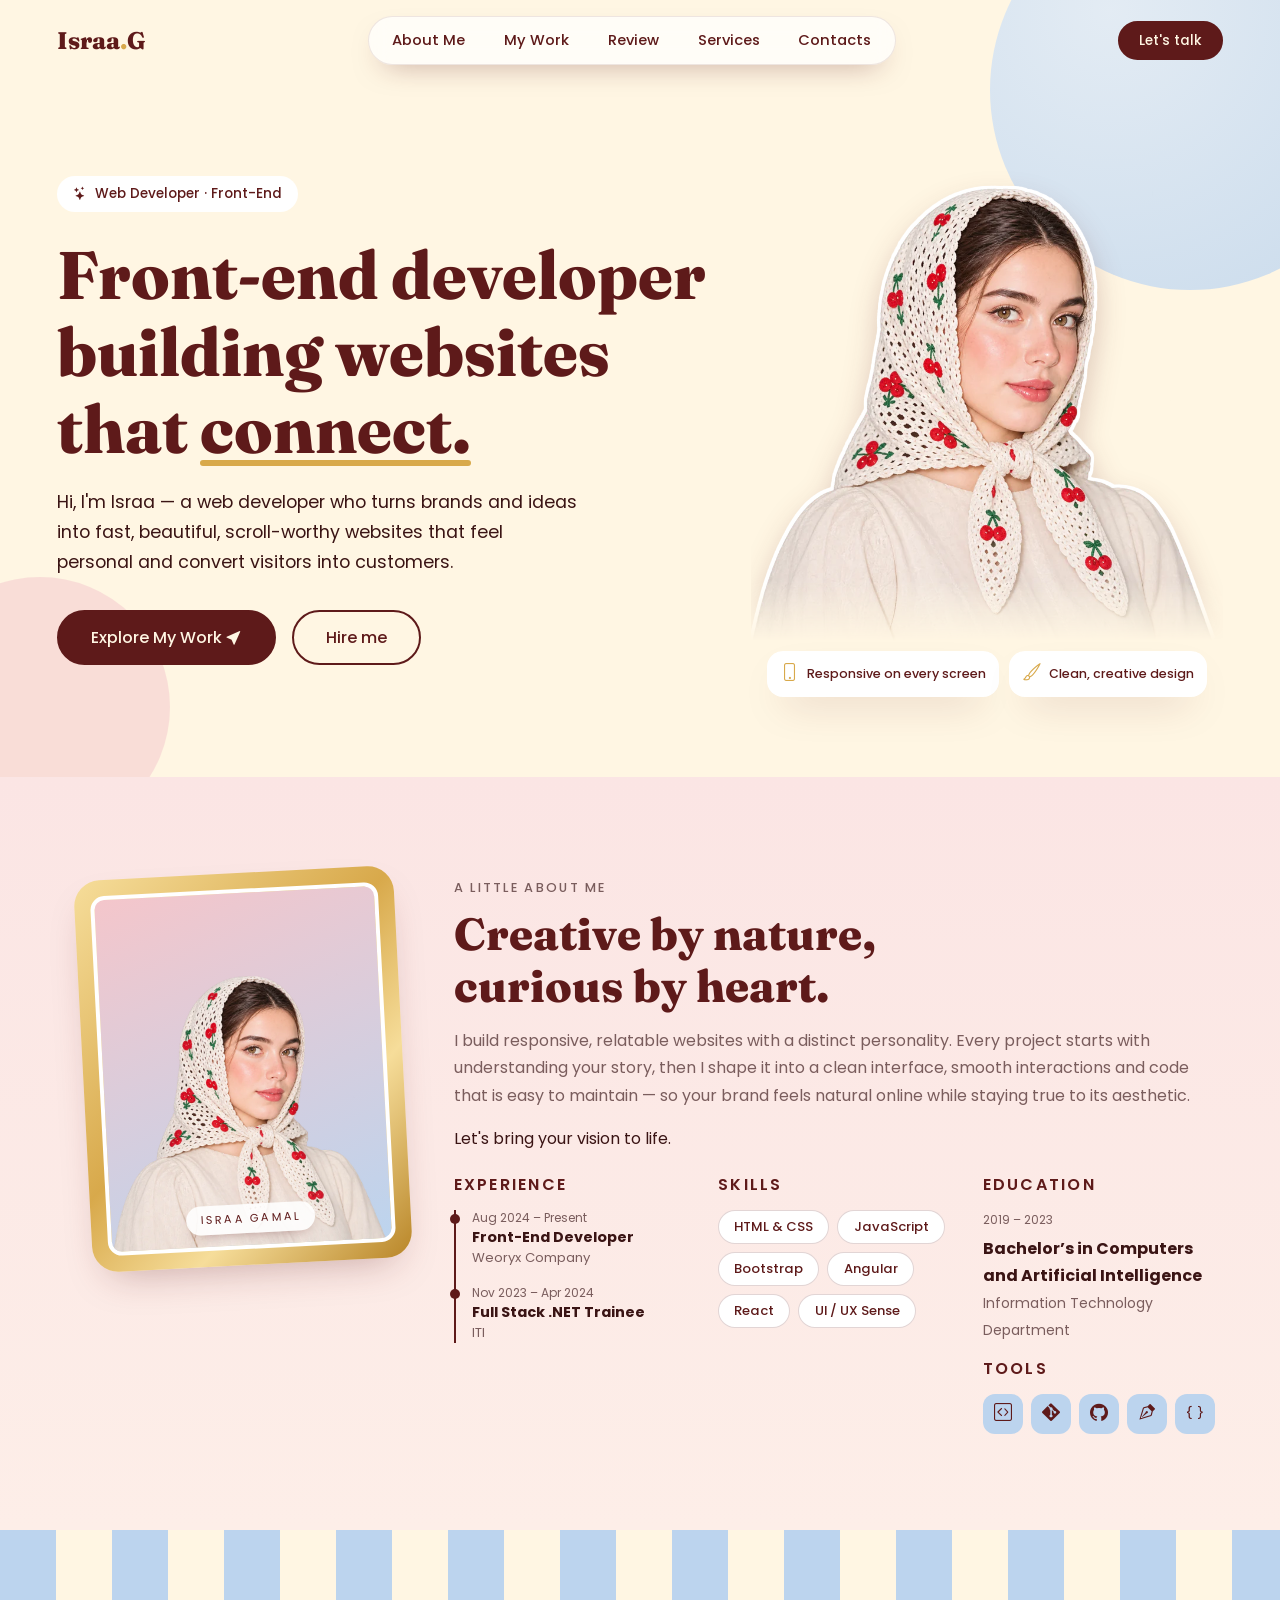
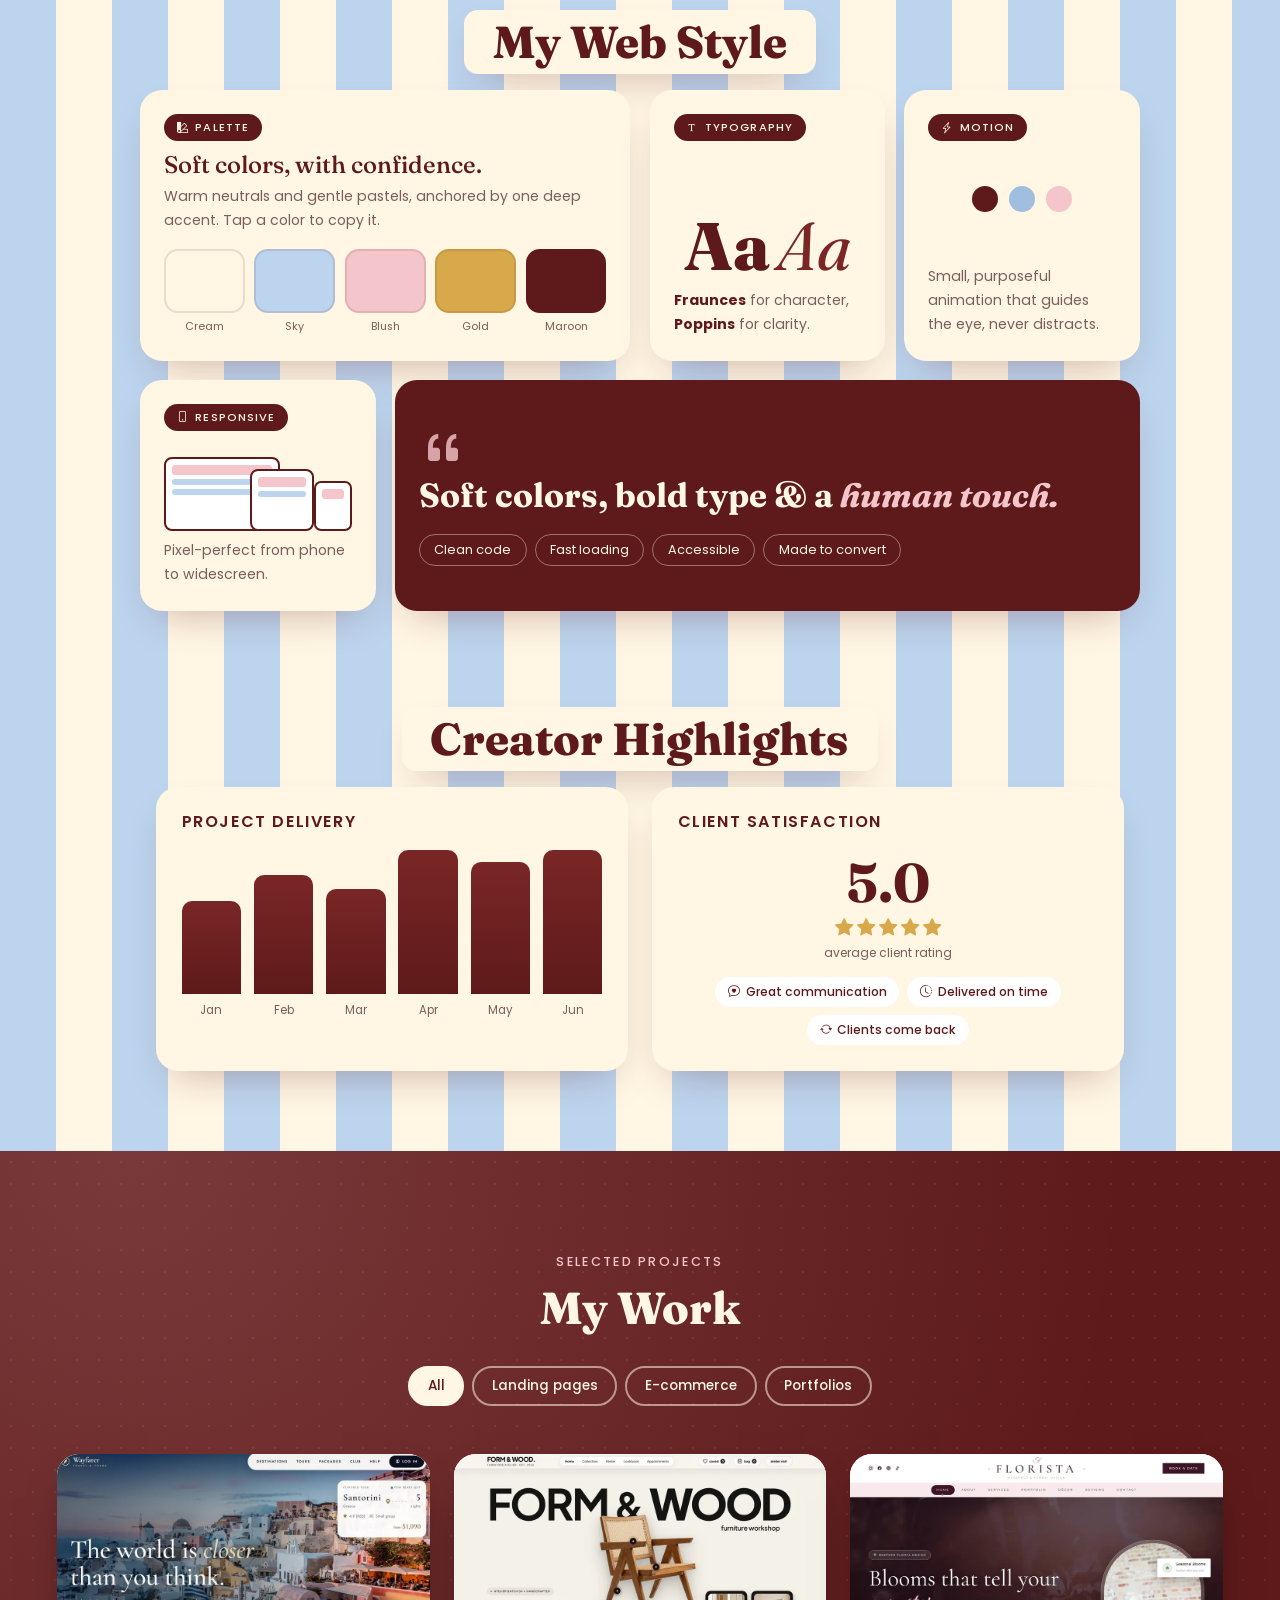
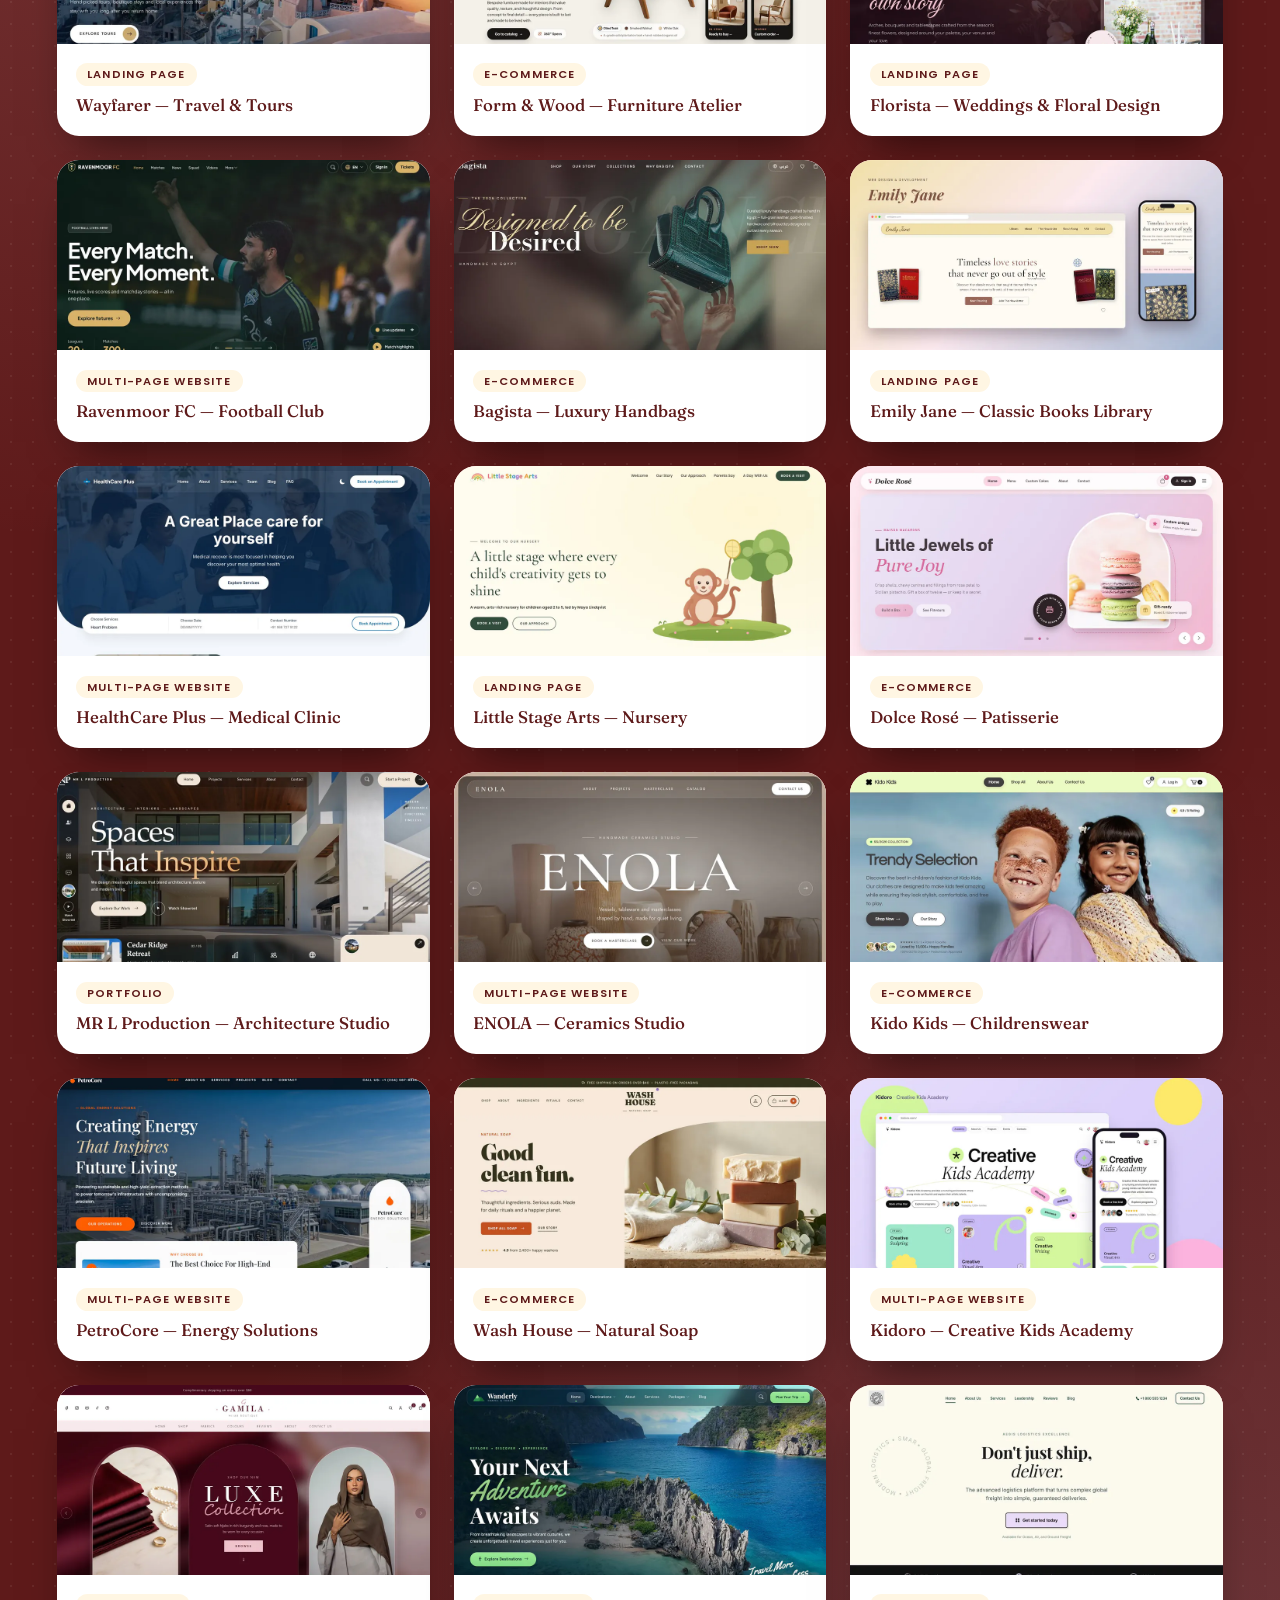
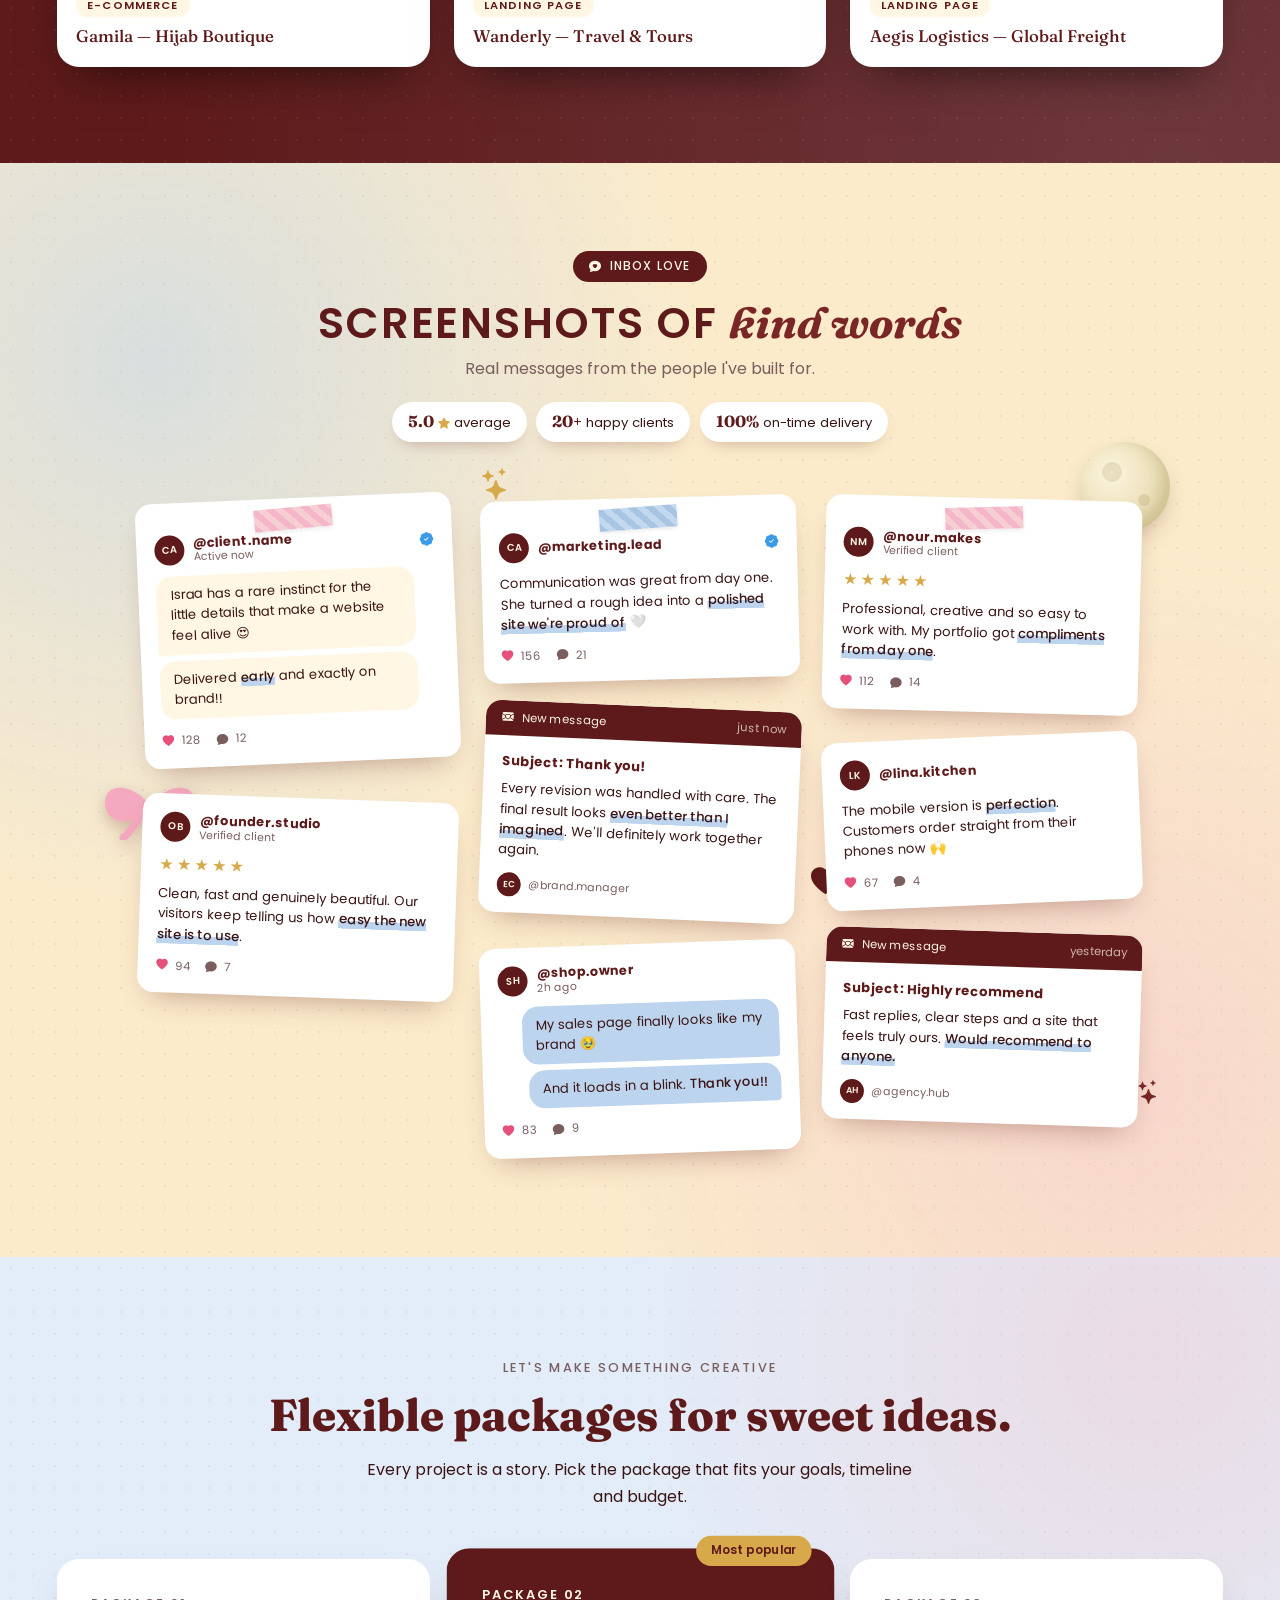
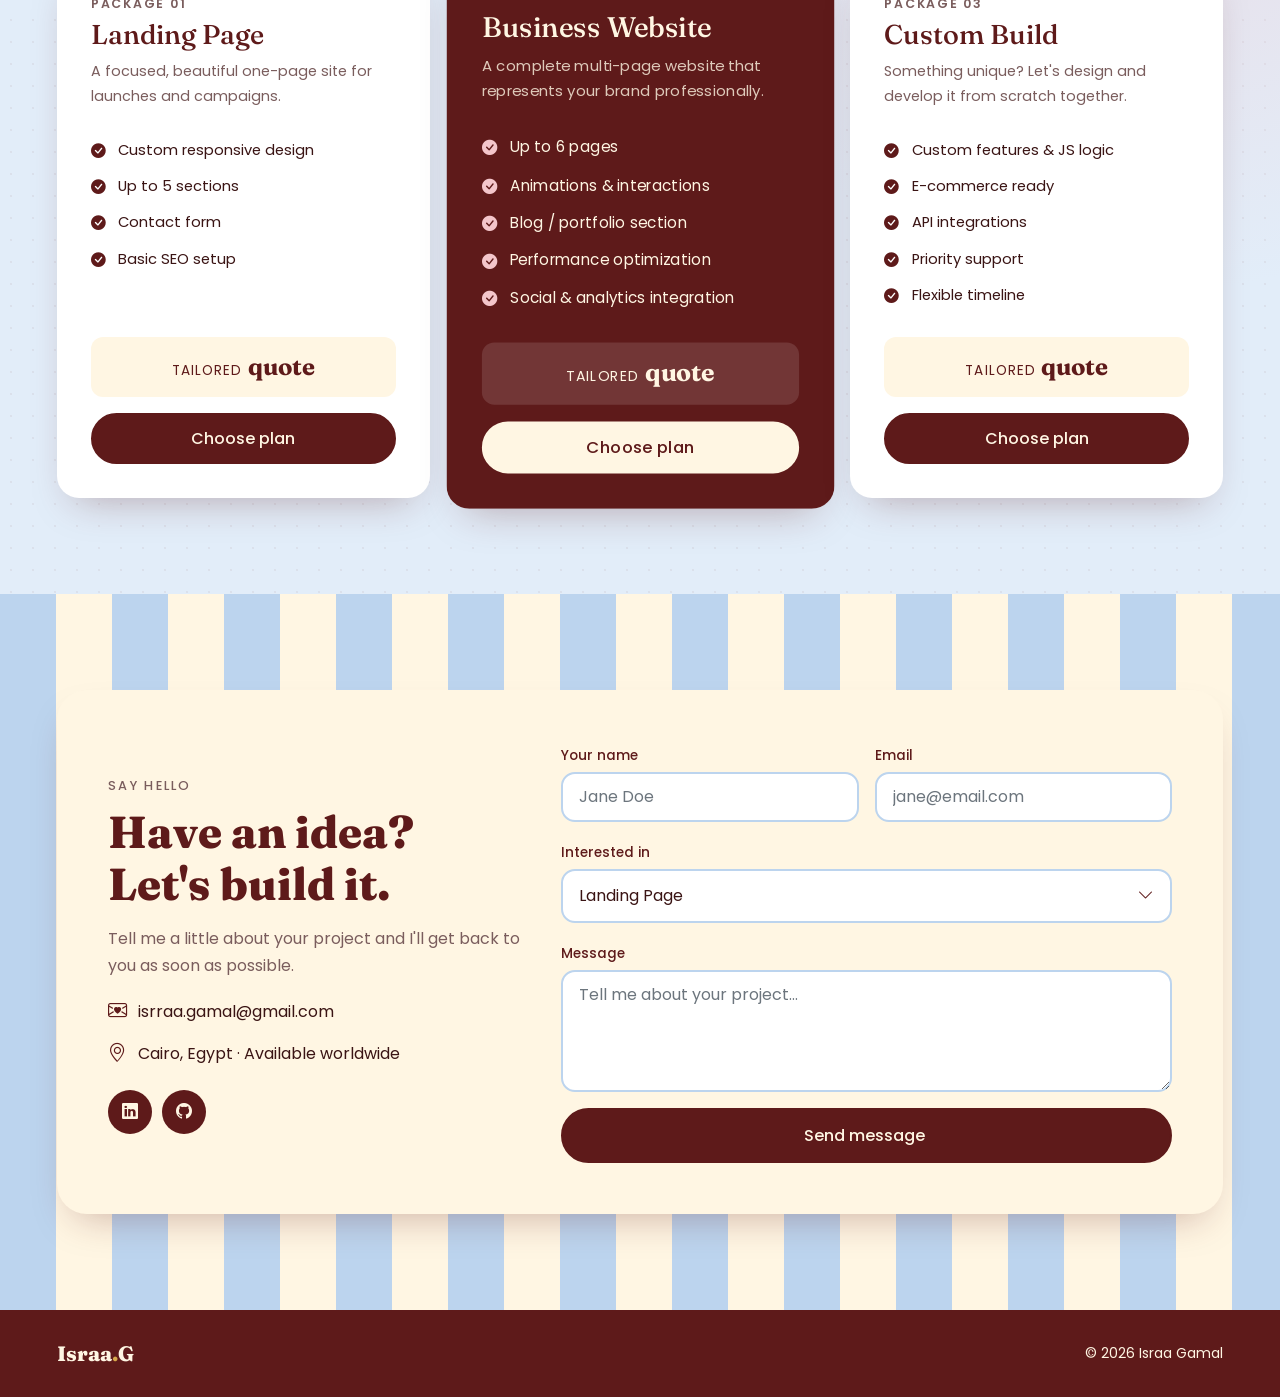
==== commit aa6e5a1e: "Refine hero: new headline, remove placeholder stats, cleaner cards, hide duplicate portrait on small" ====
--- a/index.html
+++ b/index.html
@@ -77,17 +77,12 @@
       <div class="row align-items-center gy-5">
         <div class="col-lg-7 reveal">
           <span class="eyebrow"><i class="bi bi-stars"></i> Web Developer · Front-End</span>
-          <h1>Real ideas.<br>Creative visuals.<br>Websites that <span class="hl">connect.</span></h1>
+          <h1>Front-end developer<br>building websites<br>that <span class="hl">connect.</span></h1>
           <p class="lead-text">Hi, I'm Israa — a web developer who turns brands and ideas into fast, beautiful, scroll-worthy websites that feel personal and convert visitors into customers.</p>
           <div class="d-flex flex-wrap gap-3 align-items-center">
             <a href="#work" class="btn btn-maroon btn-lg">Explore My Work <i class="bi bi-cursor-fill ms-1"></i></a>
             <a href="#contact" class="btn btn-ghost btn-lg">Hire me</a>
           </div>
-          <ul class="hero-stats list-unstyled">
-            <li><strong data-count="30" data-suffix="+">0</strong><span>Projects built</span></li>
-            <li><strong data-count="20" data-suffix="+">0</strong><span>Happy clients</span></li>
-            <li><strong data-count="3" data-suffix="+">0</strong><span>Years of craft</span></li>
-          </ul>
         </div>
 
         <div class="col-lg-5 reveal" style="--d:.15s">
@@ -97,10 +92,8 @@
                 <img src="assets/img/israa-portrait.webp" width="800" height="843" alt="Portrait of Israa Gamal, web developer" fetchpriority="high" decoding="async">
               </div>
             </div>
-            <div class="float-card fc-code"><i class="bi bi-code-slash"></i><span>&lt;/&gt; clean code</span></div>
-            <div class="float-card fc-speed"><i class="bi bi-lightning-charge-fill"></i><span>100 / 100 speed</span></div>
-            <div class="float-card fc-resp"><i class="bi bi-phone"></i><span>Pixel-perfect on every screen</span></div>
-            <i class="bi bi-heart-fill sparkle s1"></i><i class="bi bi-star-fill sparkle s2"></i>
+            <div class="float-card fc-code"><i class="bi bi-phone"></i><span>Responsive on every screen</span></div>
+            <div class="float-card fc-resp"><i class="bi bi-brush"></i><span>Clean, creative design</span></div>
           </div>
         </div>
       </div>
@@ -111,7 +104,7 @@
   <section class="section" id="about">
     <div class="container">
       <div class="row gy-5 align-items-start">
-        <div class="col-lg-4 reveal">
+        <div class="col-lg-4 reveal about-photo">
           <div class="gold-frame">
             <div class="frame-inner has-photo">
               <img src="assets/img/israa-portrait.webp" width="800" height="843" alt="Israa Gamal" loading="lazy" decoding="async">
--- a/css/style.css
+++ b/css/style.css
@@ -672,3 +672,45 @@
 
 /* The portrait stays perfectly still (no floating) */
 .arch,.arch .avatar,.arch .avatar img{animation:none!important;transform:none!important}
+
+/* Small screens: the three info cards move below the photo so nothing covers the face */
+@media(max-width:767.98px){
+  .hero-visual{display:flex;flex-wrap:wrap;justify-content:center;gap:.6rem;max-width:380px}
+  .hero-visual .arch{width:100%}
+  .hero-visual .float-card{position:static;animation:none;inset:auto;margin:0;font-size:.78rem;padding:.5rem .85rem}
+  .hero-visual .sparkle{display:none}
+}
+
+/* Where the hero photo stacks directly above About, don't repeat the same picture */
+@media(max-width:991.98px){
+  .about-photo{display:none}
+}
+
+/* ===== Hero refinement ===== */
+.hero-visual{max-width:540px}
+/* sticker-style cut-out: thin white outline + tight, crisp shadow (no haze) */
+.arch .avatar img{
+  filter:drop-shadow(3px 0 0 #fff) drop-shadow(-3px 0 0 #fff) drop-shadow(0 3px 0 #fff) drop-shadow(0 -3px 0 #fff)
+         drop-shadow(0 14px 14px rgba(94,26,26,.22));
+  -webkit-mask-image:linear-gradient(to bottom,#000 88%,transparent 100%);
+          mask-image:linear-gradient(to bottom,#000 88%,transparent 100%);
+}
+.fc-code{top:14%;left:-12%}
+.fc-resp{bottom:10%;left:-8%}
+/* cleaner background circle */
+.hero::before{background:radial-gradient(circle at 30% 30%,#dce9f8,#bcd4ee);opacity:.8;width:400px;height:400px;right:-110px;top:-110px;filter:none}
+.hero::after{filter:none}
+/* thin gold underline instead of a heavy blue block */
+.hl::after{height:.09em;bottom:.02em;background:var(--gold);border-radius:6px}
+
+/* Info cards: floating beside the photo only on wide screens (1400px+); below that they sit in a row under it,
+   because the photo shrinks with its column and a fixed position would touch the scarf or the headline */
+@media(min-width:1400px){
+  .fc-code{left:-20%;top:12%}
+  .fc-resp{left:-8%;bottom:8%}
+}
+@media(min-width:768px) and (max-width:1399.98px){
+  .hero-visual{display:flex;flex-wrap:wrap;justify-content:center;gap:.6rem}
+  .hero-visual .arch{width:100%}
+  .hero-visual .float-card{position:static;animation:none;inset:auto;margin:0;font-size:.78rem;padding:.5rem .85rem}
+}
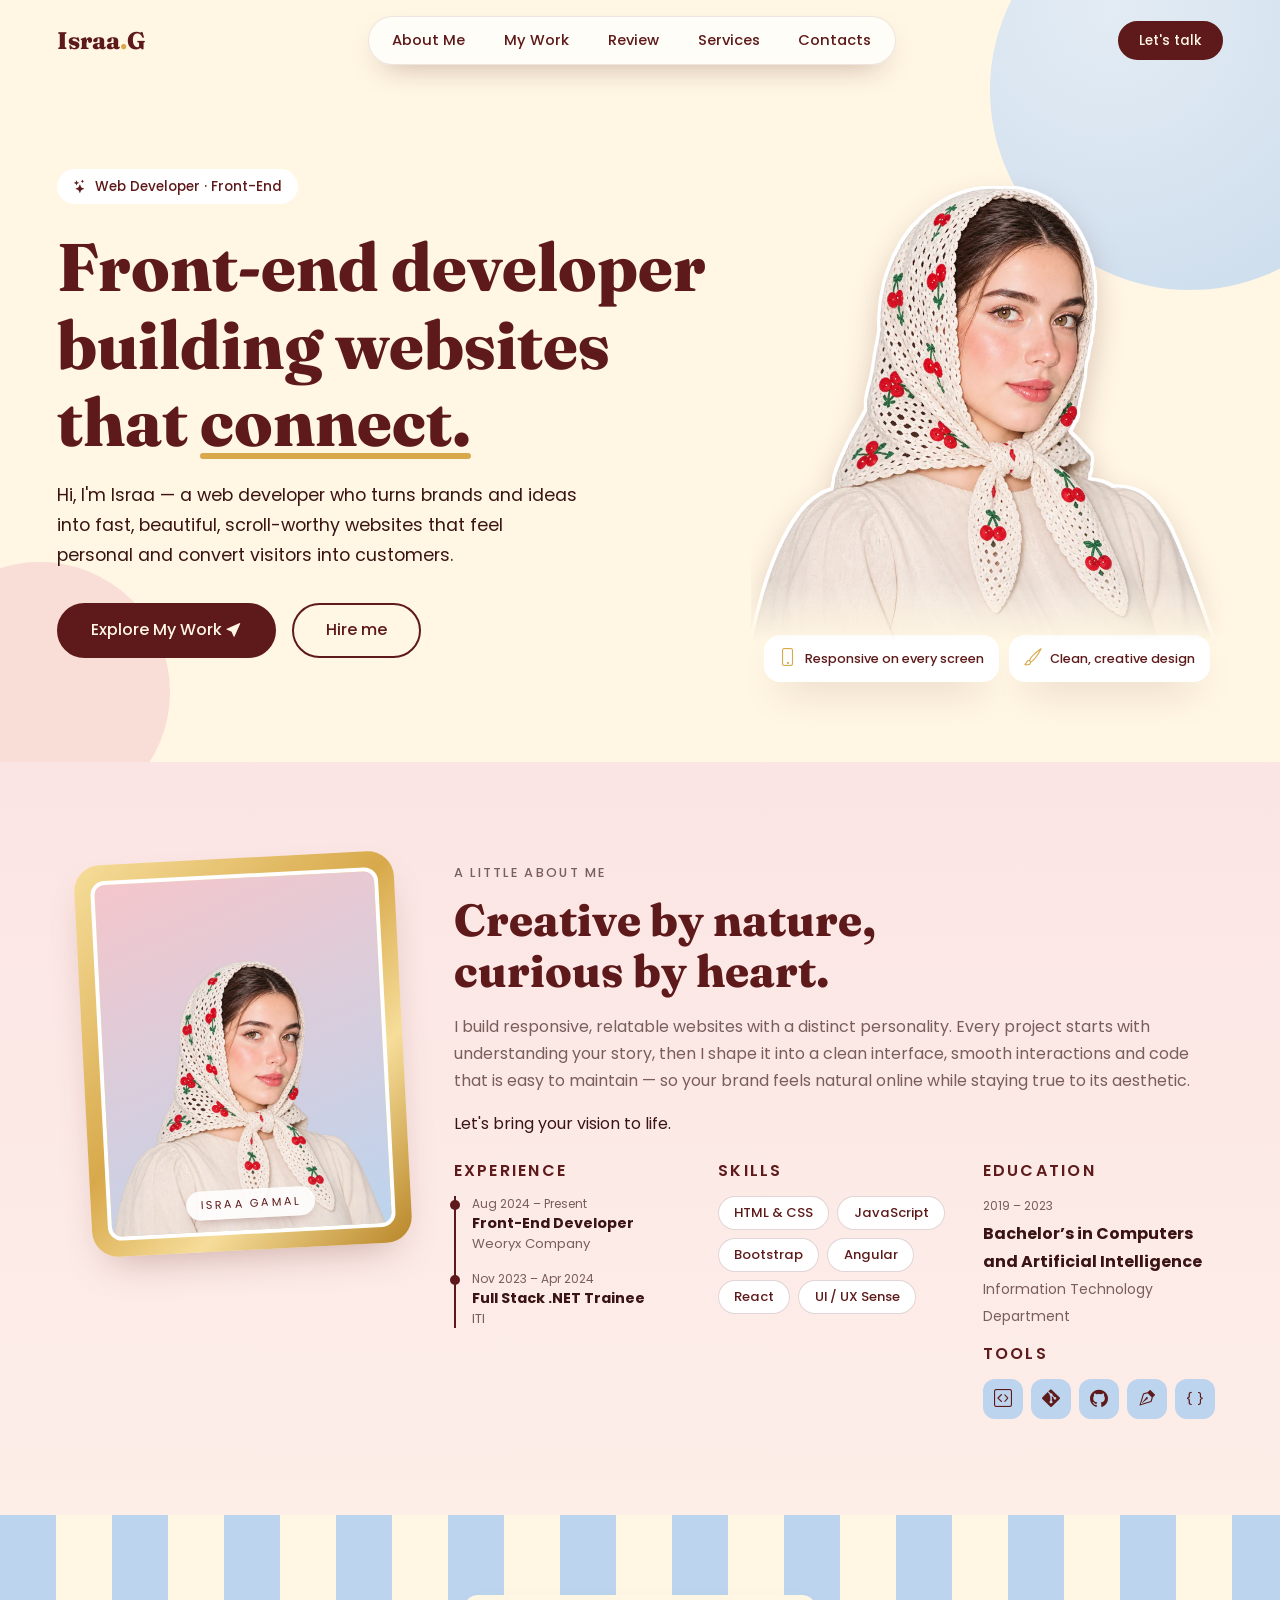
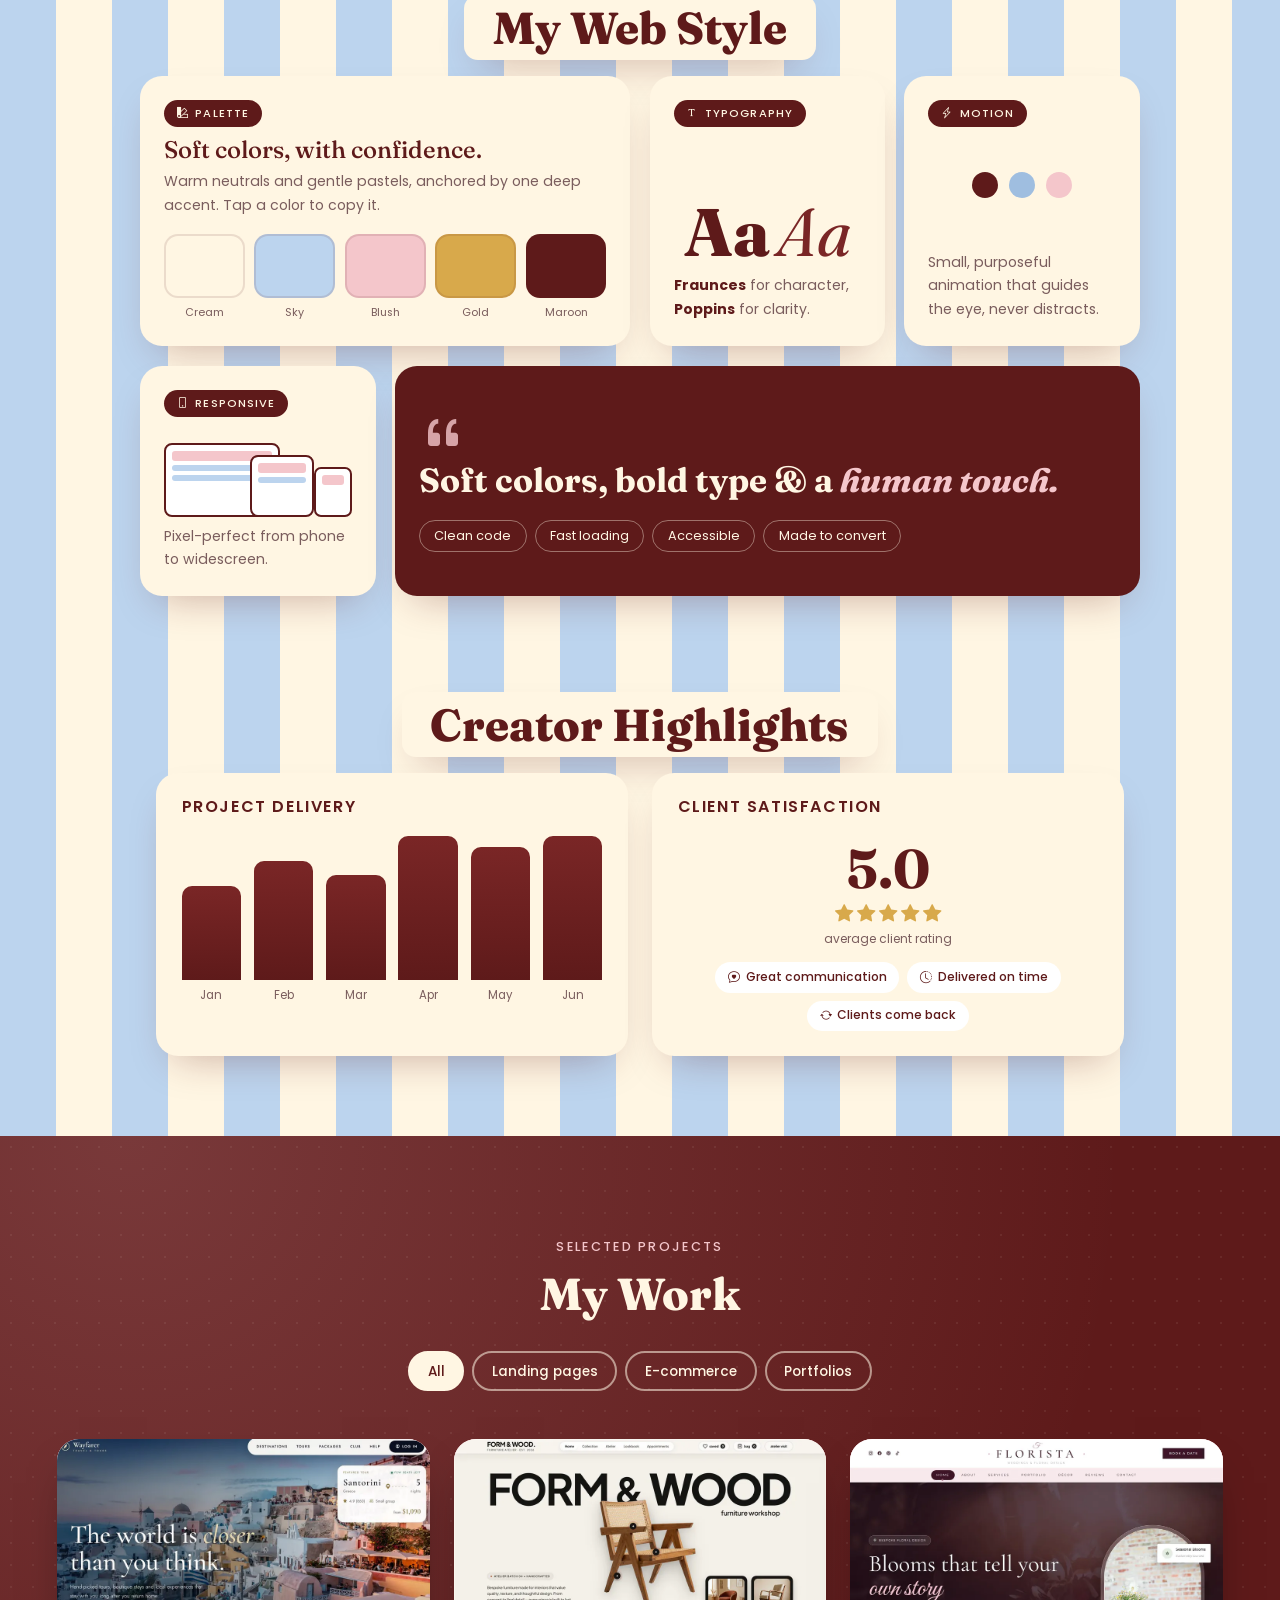
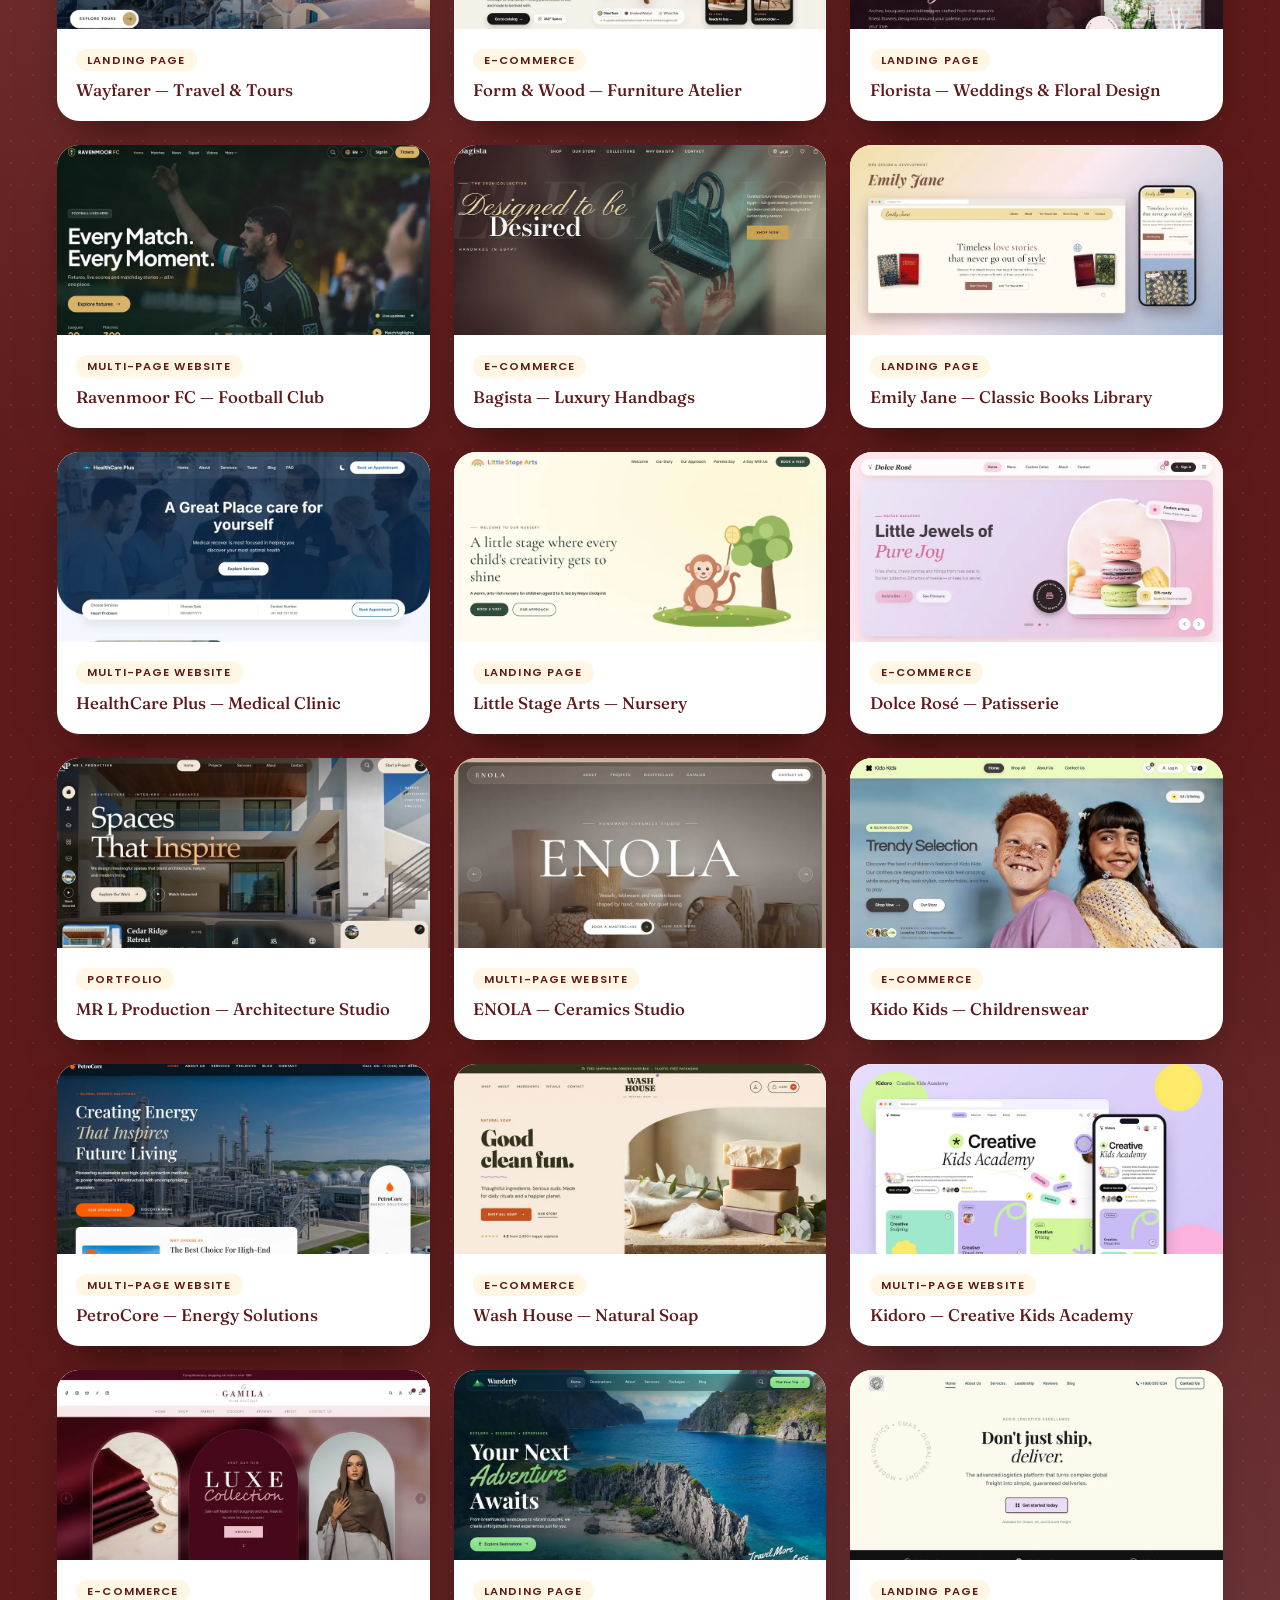
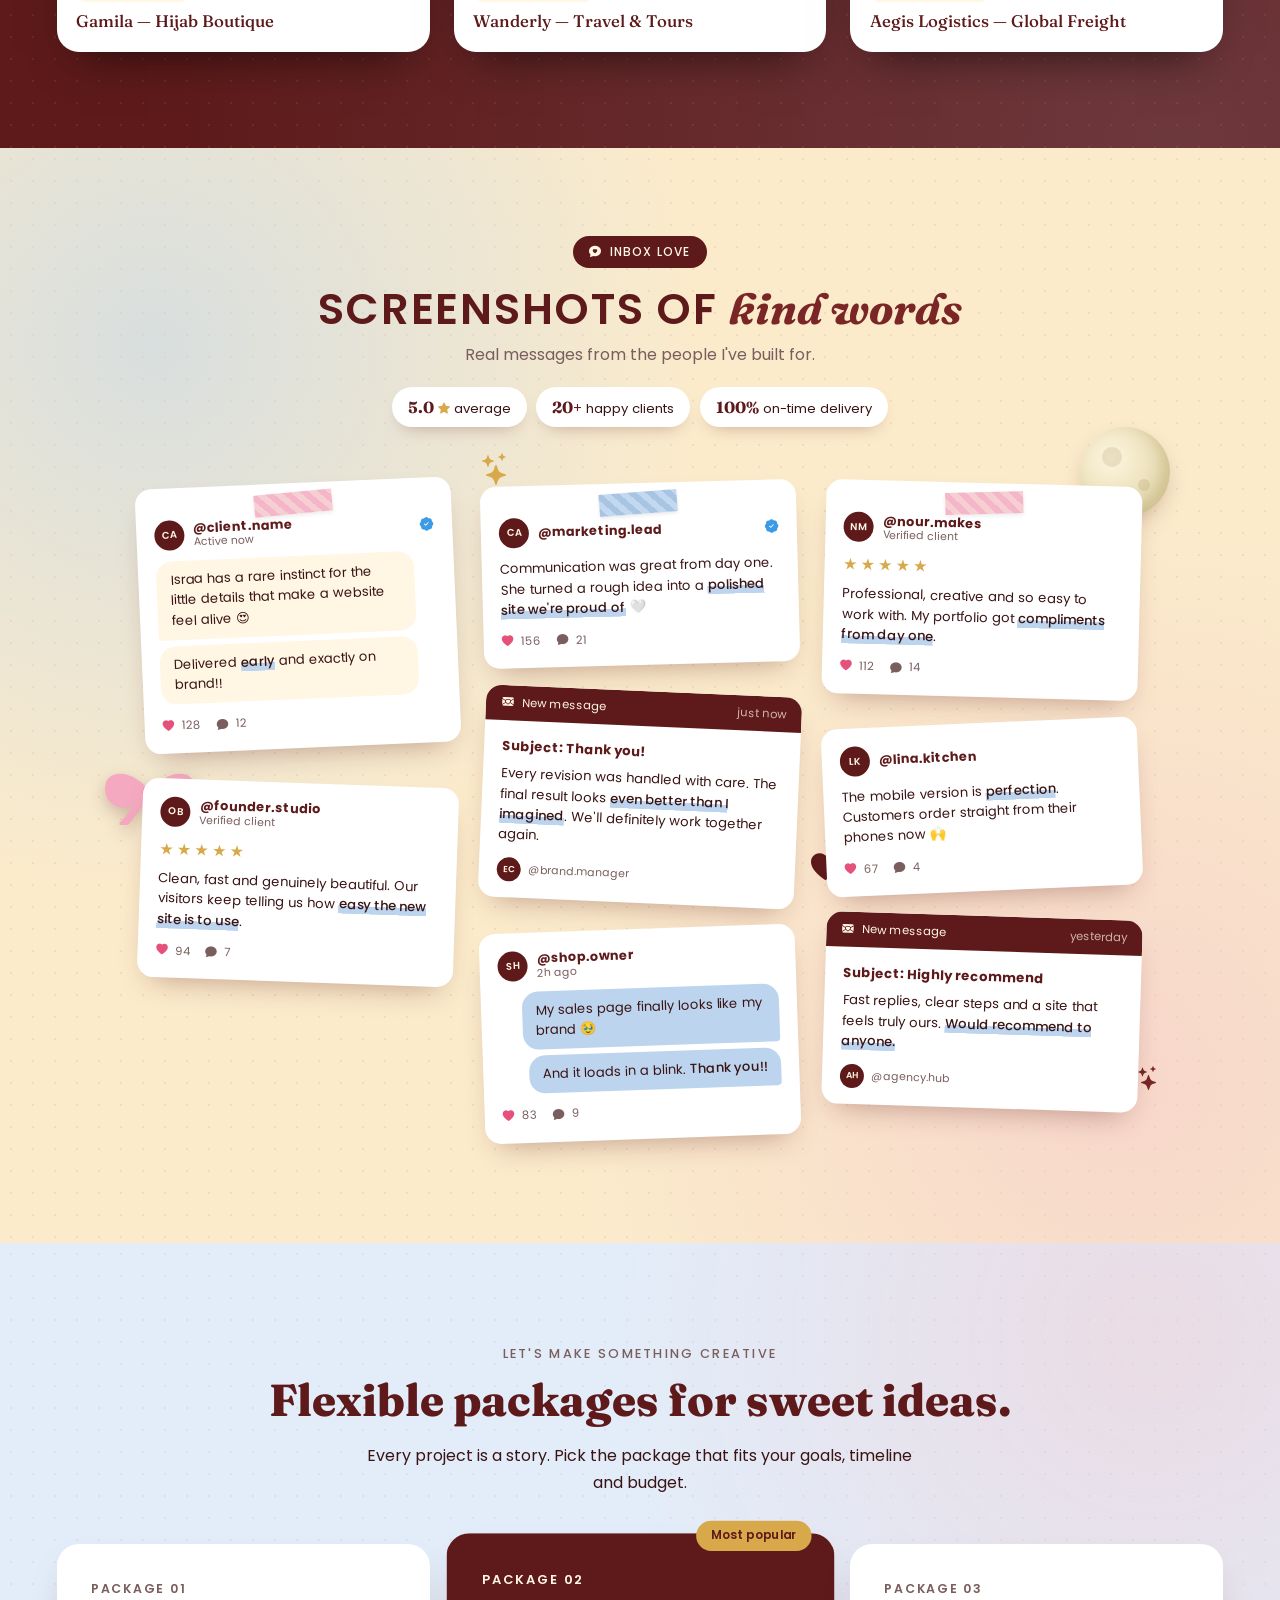
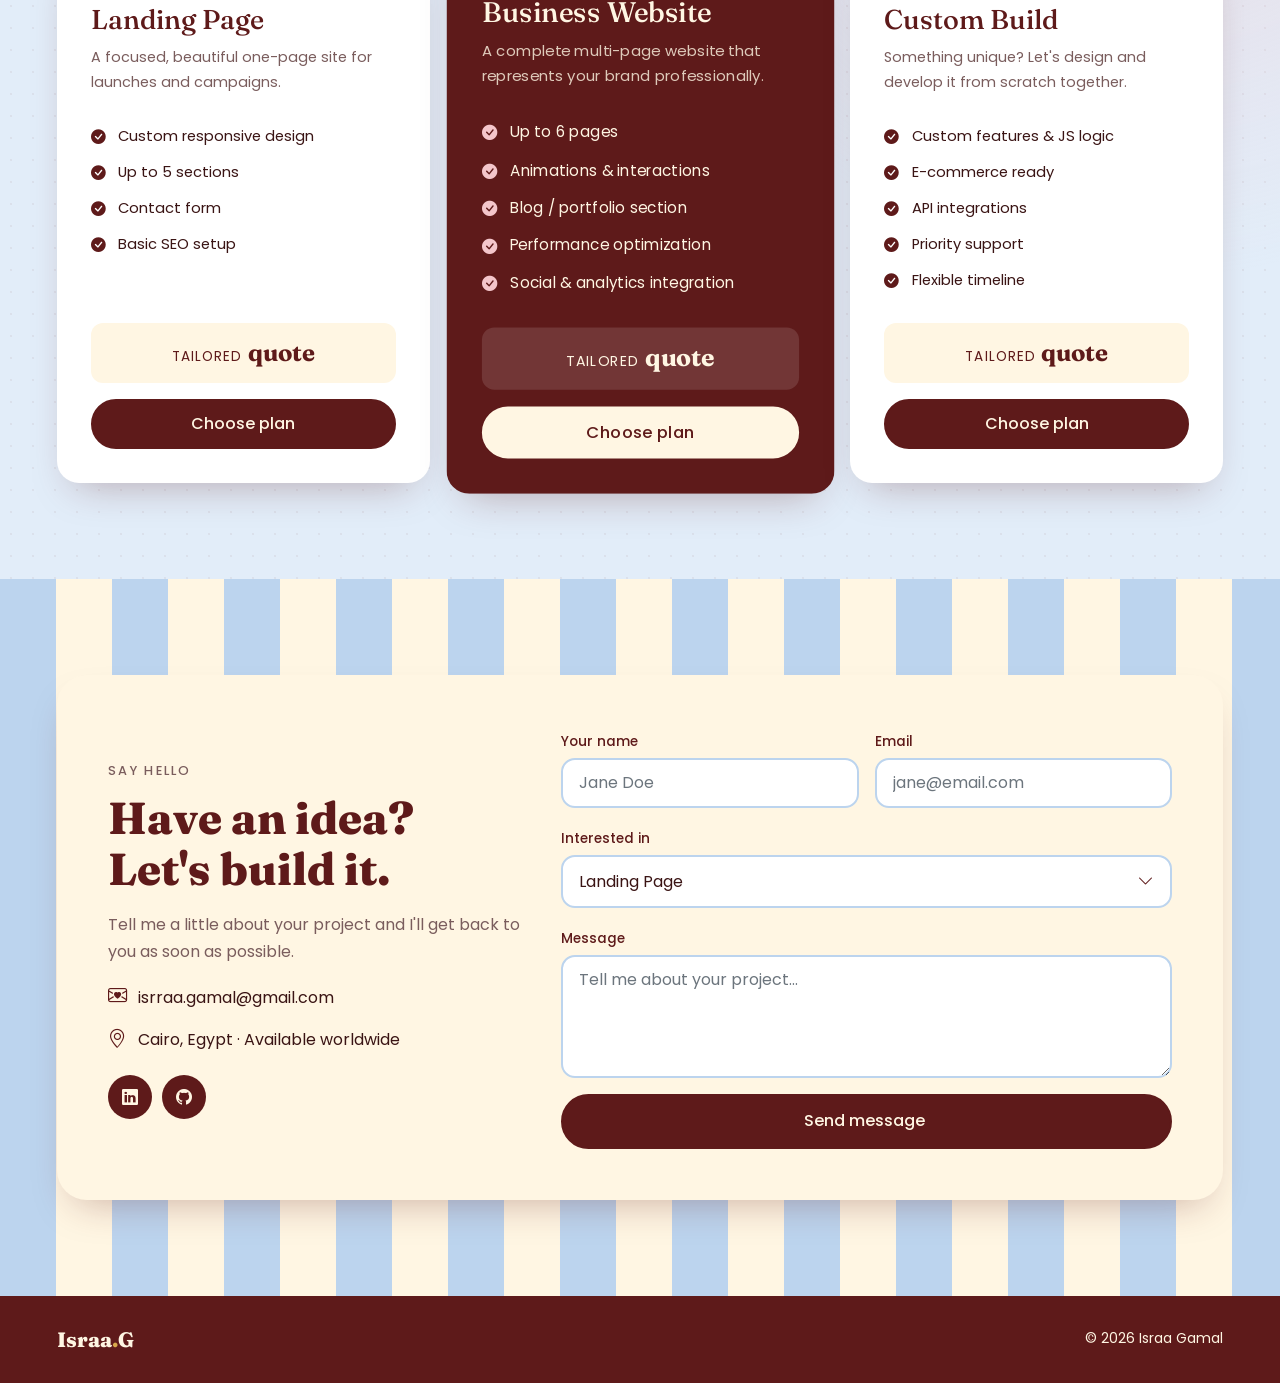
==== commit e67156b0: "Keep hero buttons side by side on small screens Co-Authored-By: Claude Sonnet 5.5 <noreply@anthropic" ====
--- a/index.html
+++ b/index.html
@@ -79,7 +79,7 @@
           <span class="eyebrow"><i class="bi bi-stars"></i> Web Developer · Front-End</span>
           <h1>Front-end developer<br>building websites<br>that <span class="hl">connect.</span></h1>
           <p class="lead-text">Hi, I'm Israa — a web developer who turns brands and ideas into fast, beautiful, scroll-worthy websites that feel personal and convert visitors into customers.</p>
-          <div class="d-flex flex-wrap gap-3 align-items-center">
+          <div class="d-flex flex-wrap gap-3 align-items-center hero-actions">
             <a href="#work" class="btn btn-maroon btn-lg">Explore My Work <i class="bi bi-cursor-fill ms-1"></i></a>
             <a href="#contact" class="btn btn-ghost btn-lg">Hire me</a>
           </div>
--- a/css/style.css
+++ b/css/style.css
@@ -714,3 +714,18 @@
   .hero-visual .arch{width:100%}
   .hero-visual .float-card{position:static;animation:none;inset:auto;margin:0;font-size:.78rem;padding:.5rem .85rem}
 }
+
+/* Info cards: one consistent layout on every screen, in a row centred under the photo */
+.hero-visual{display:flex;flex-wrap:wrap;justify-content:center;gap:.6rem}
+.hero-visual .arch{width:100%;margin-bottom:-1rem}
+.hero-visual .float-card{position:static;animation:none;inset:auto;margin:0;font-size:.8rem;padding:.55rem .95rem}
+
+/* Small screens: the two hero buttons always stay side by side */
+@media(max-width:575.98px){
+  .hero-actions{flex-wrap:nowrap!important;gap:.5rem!important}
+  .hero-actions .btn{flex:1 1 0;min-width:0;white-space:nowrap;padding:.75rem .5rem;font-size:.92rem}
+}
+@media(max-width:359.98px){
+  .hero-actions .btn{font-size:.82rem;padding:.7rem .35rem}
+  .hero-actions .btn i{display:none}
+}
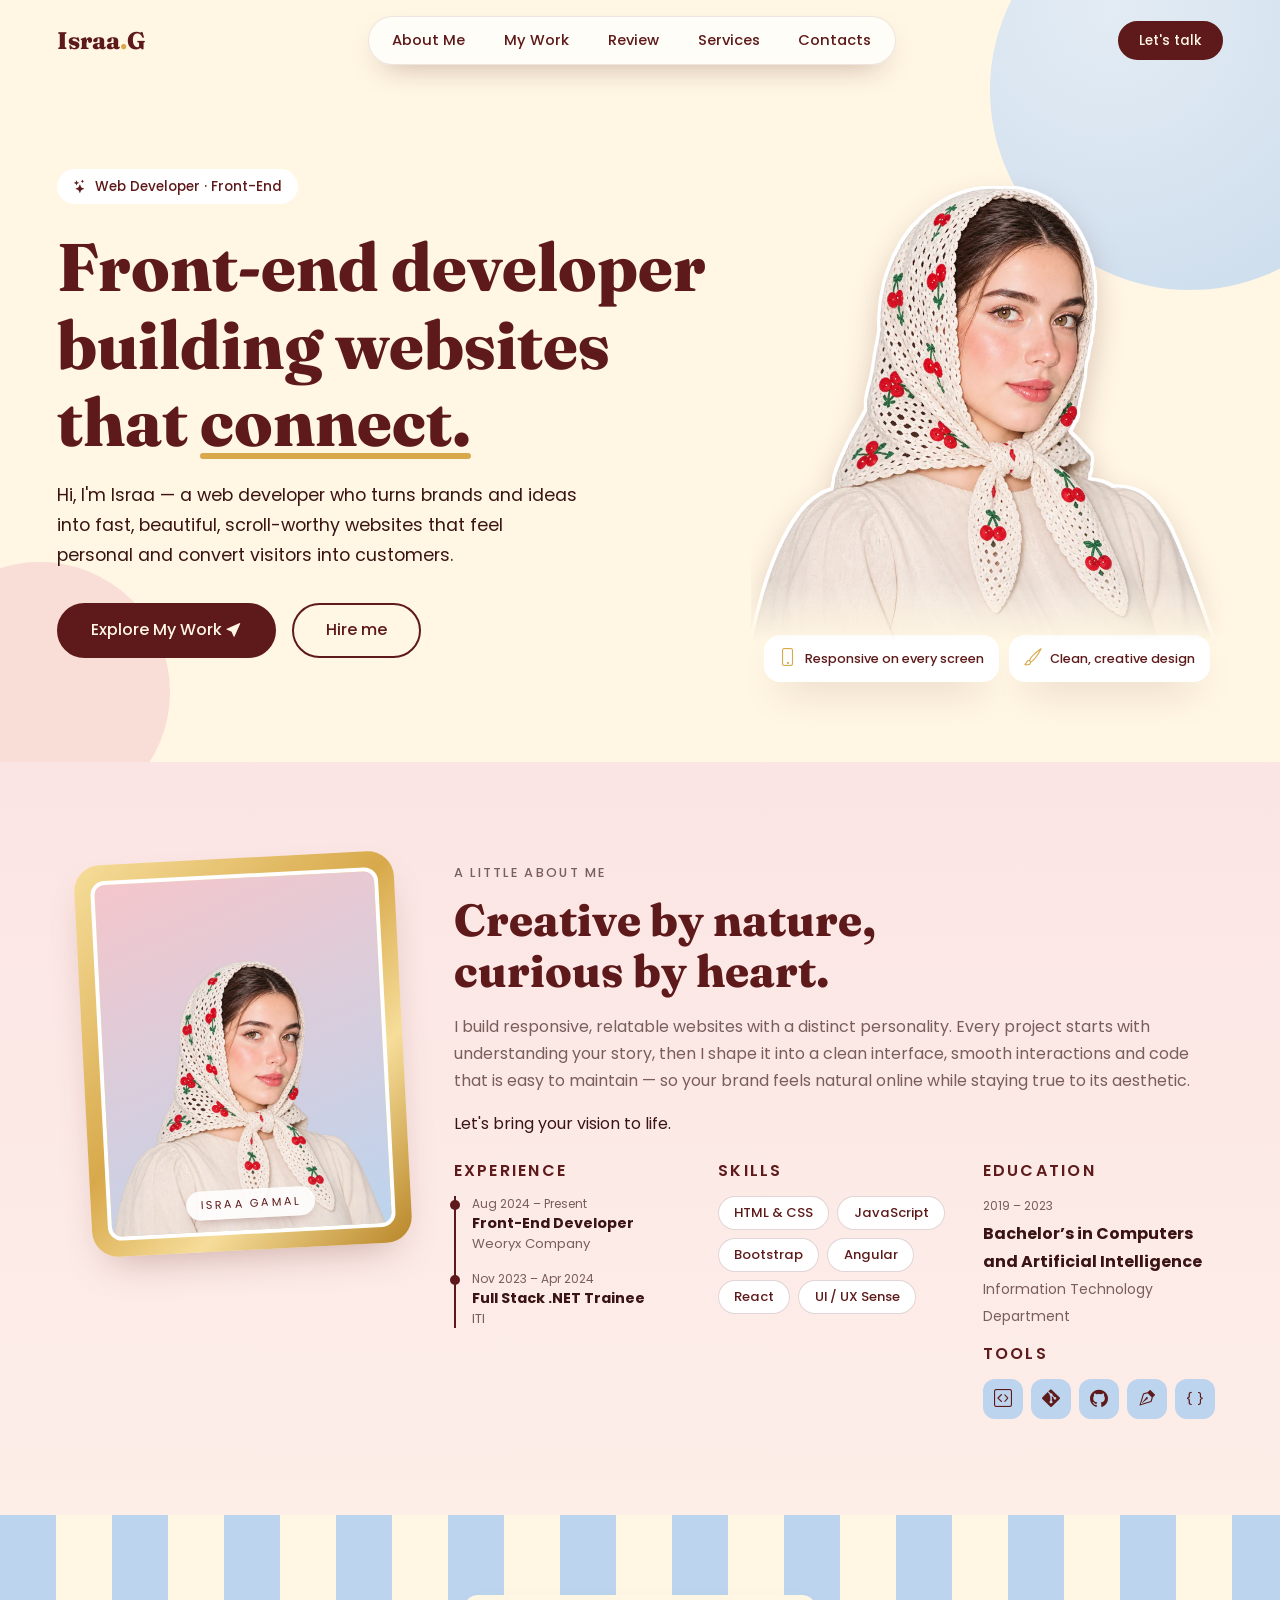
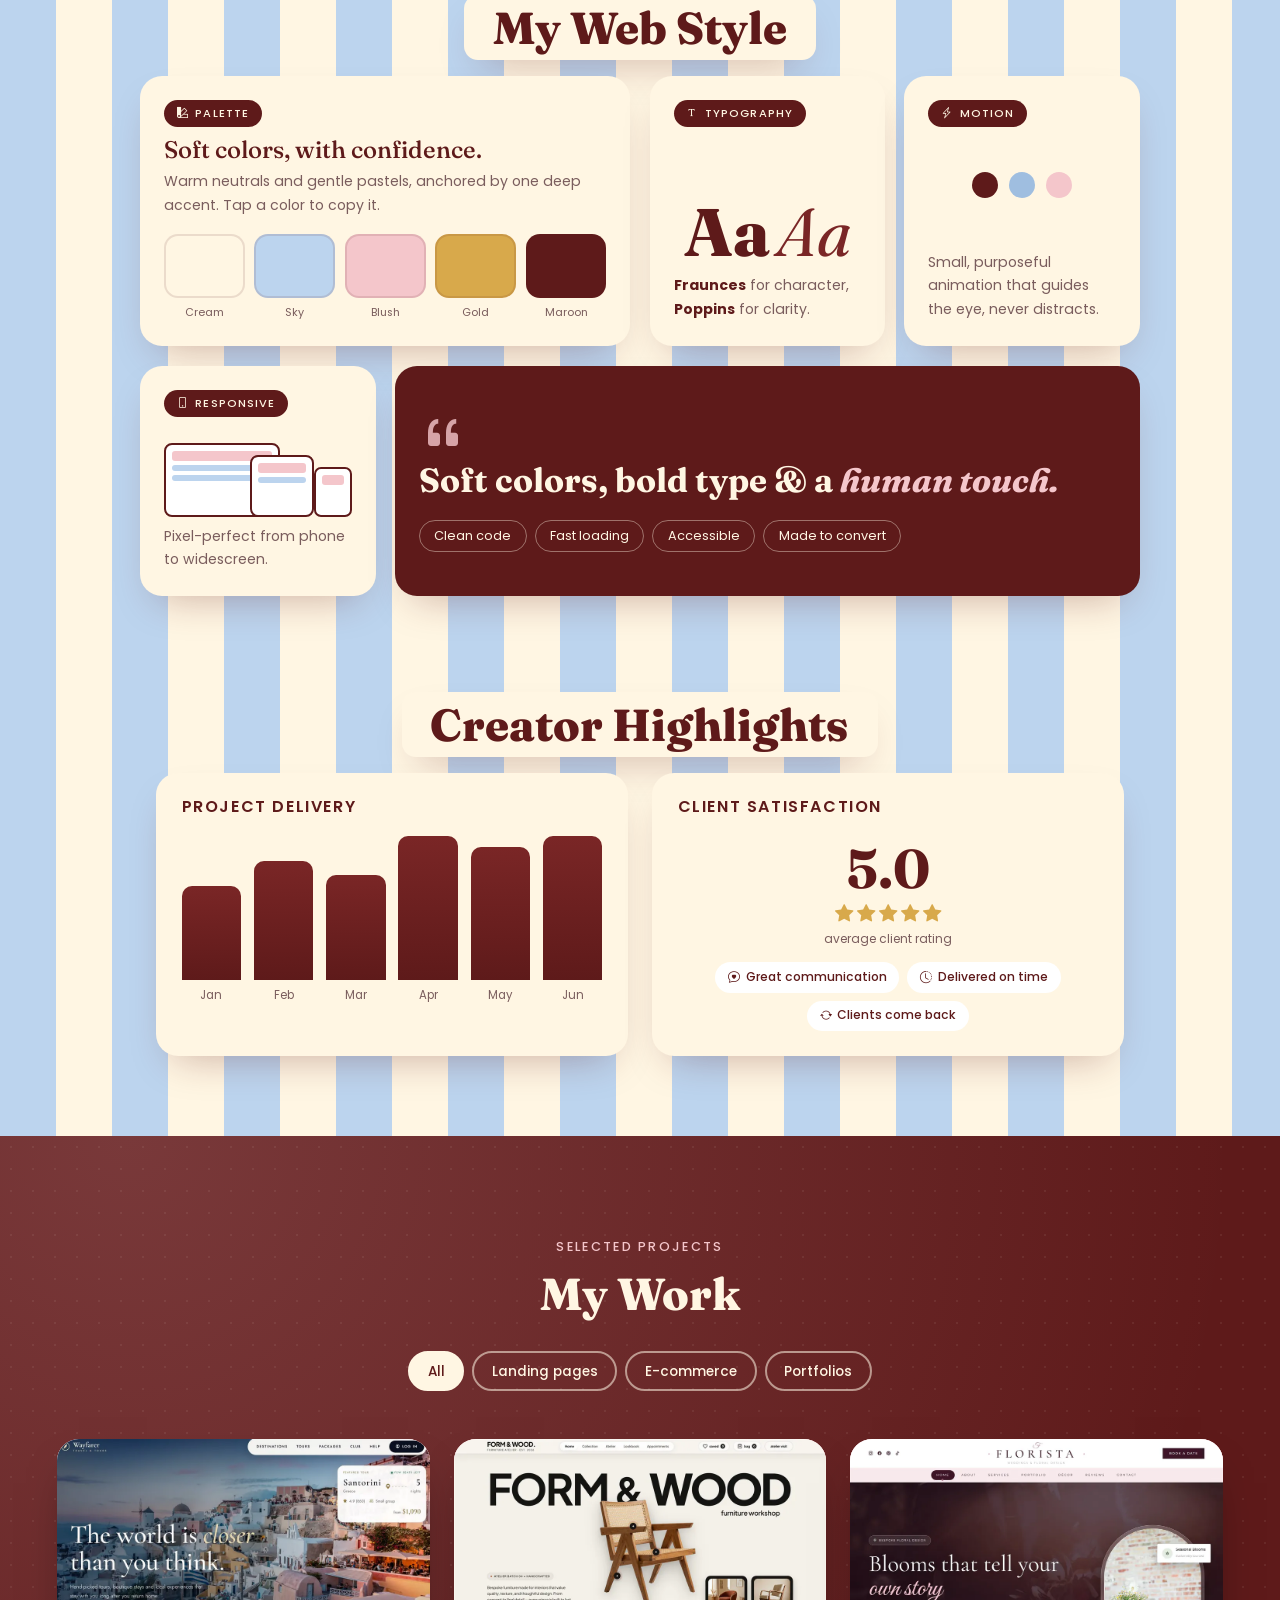
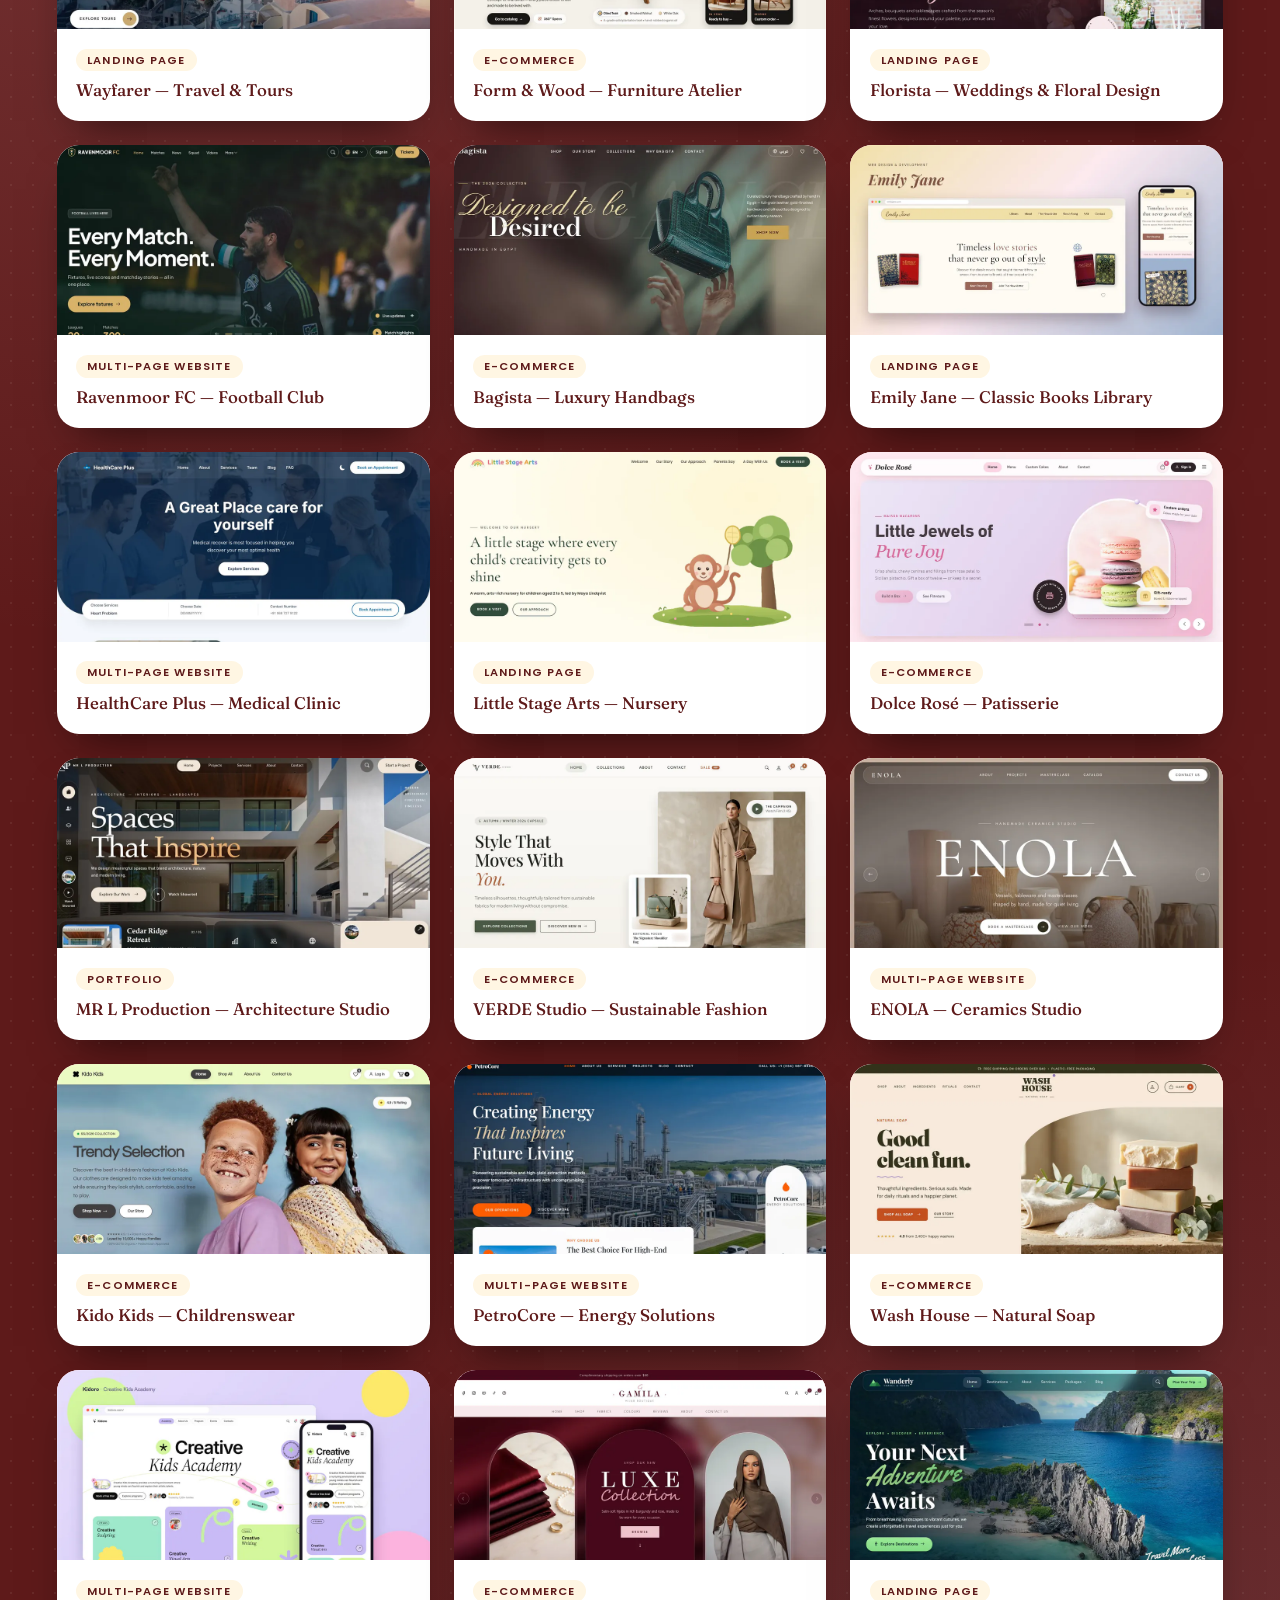
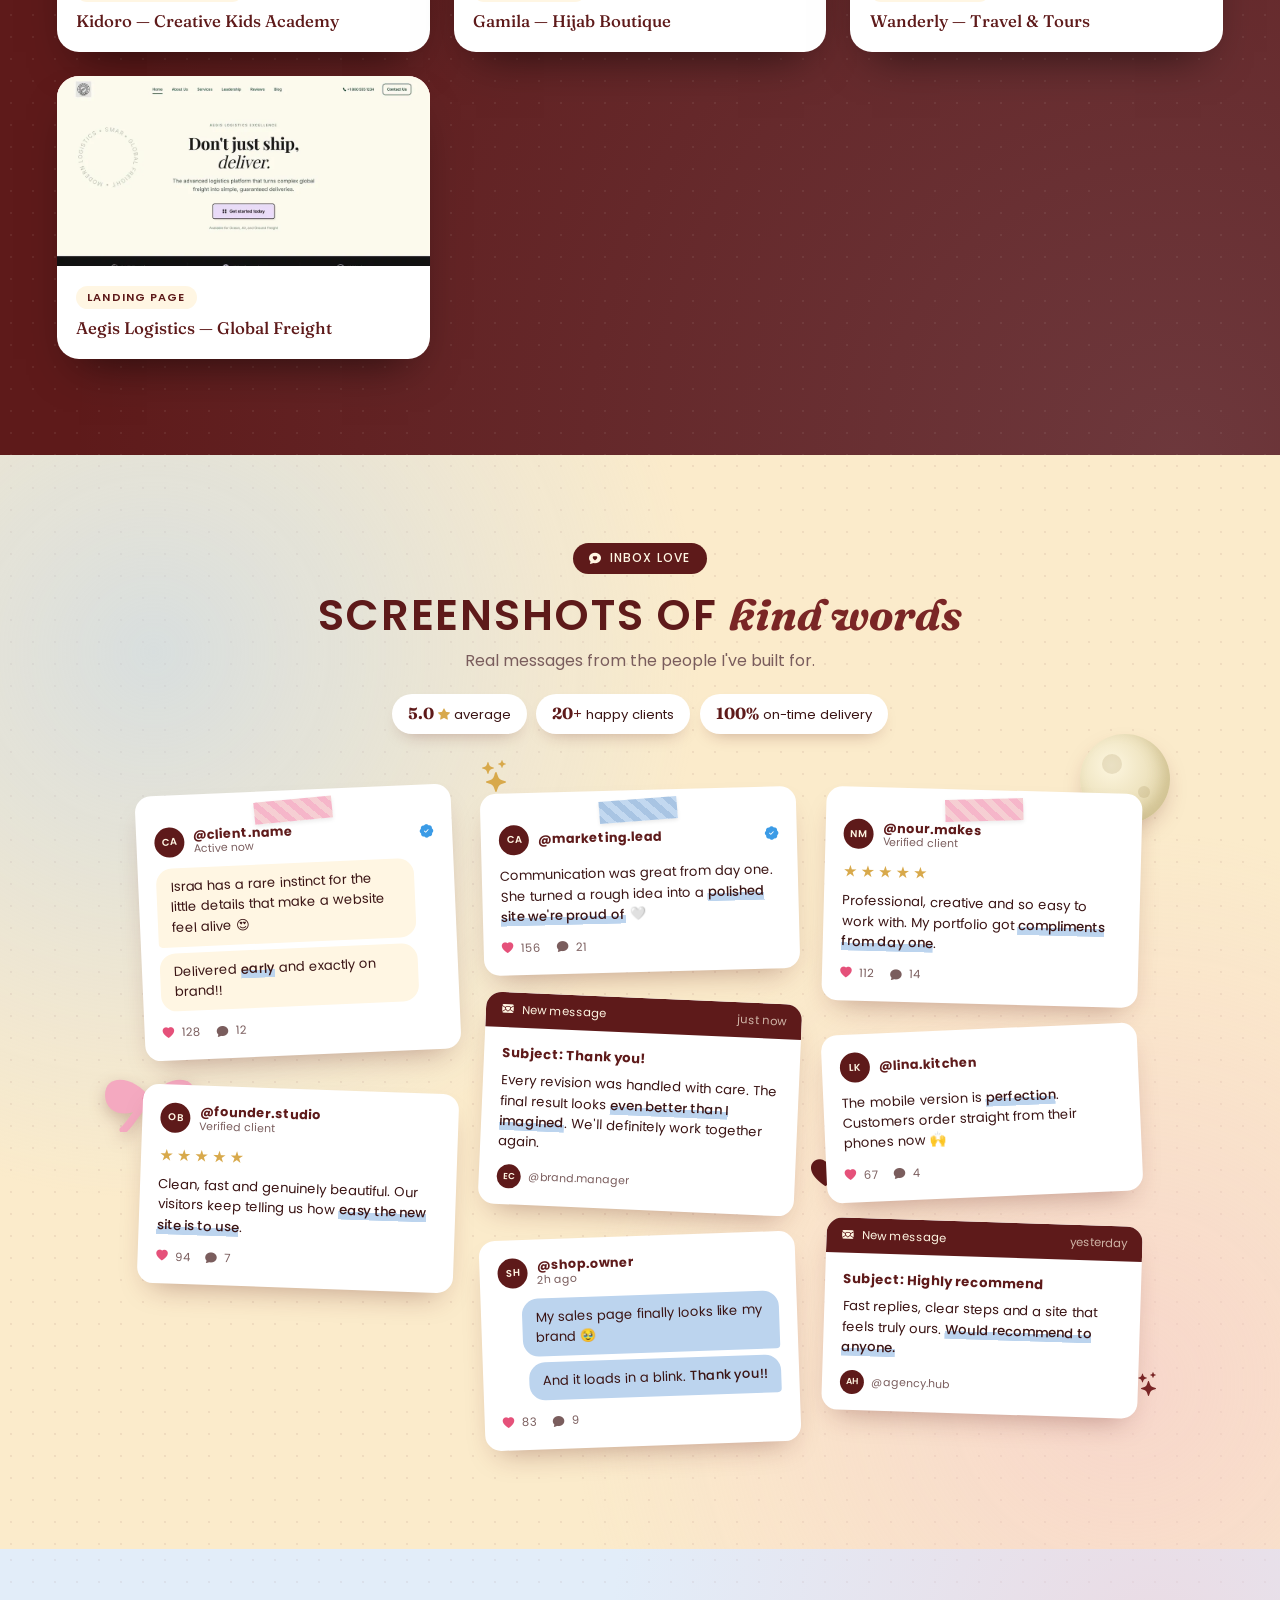
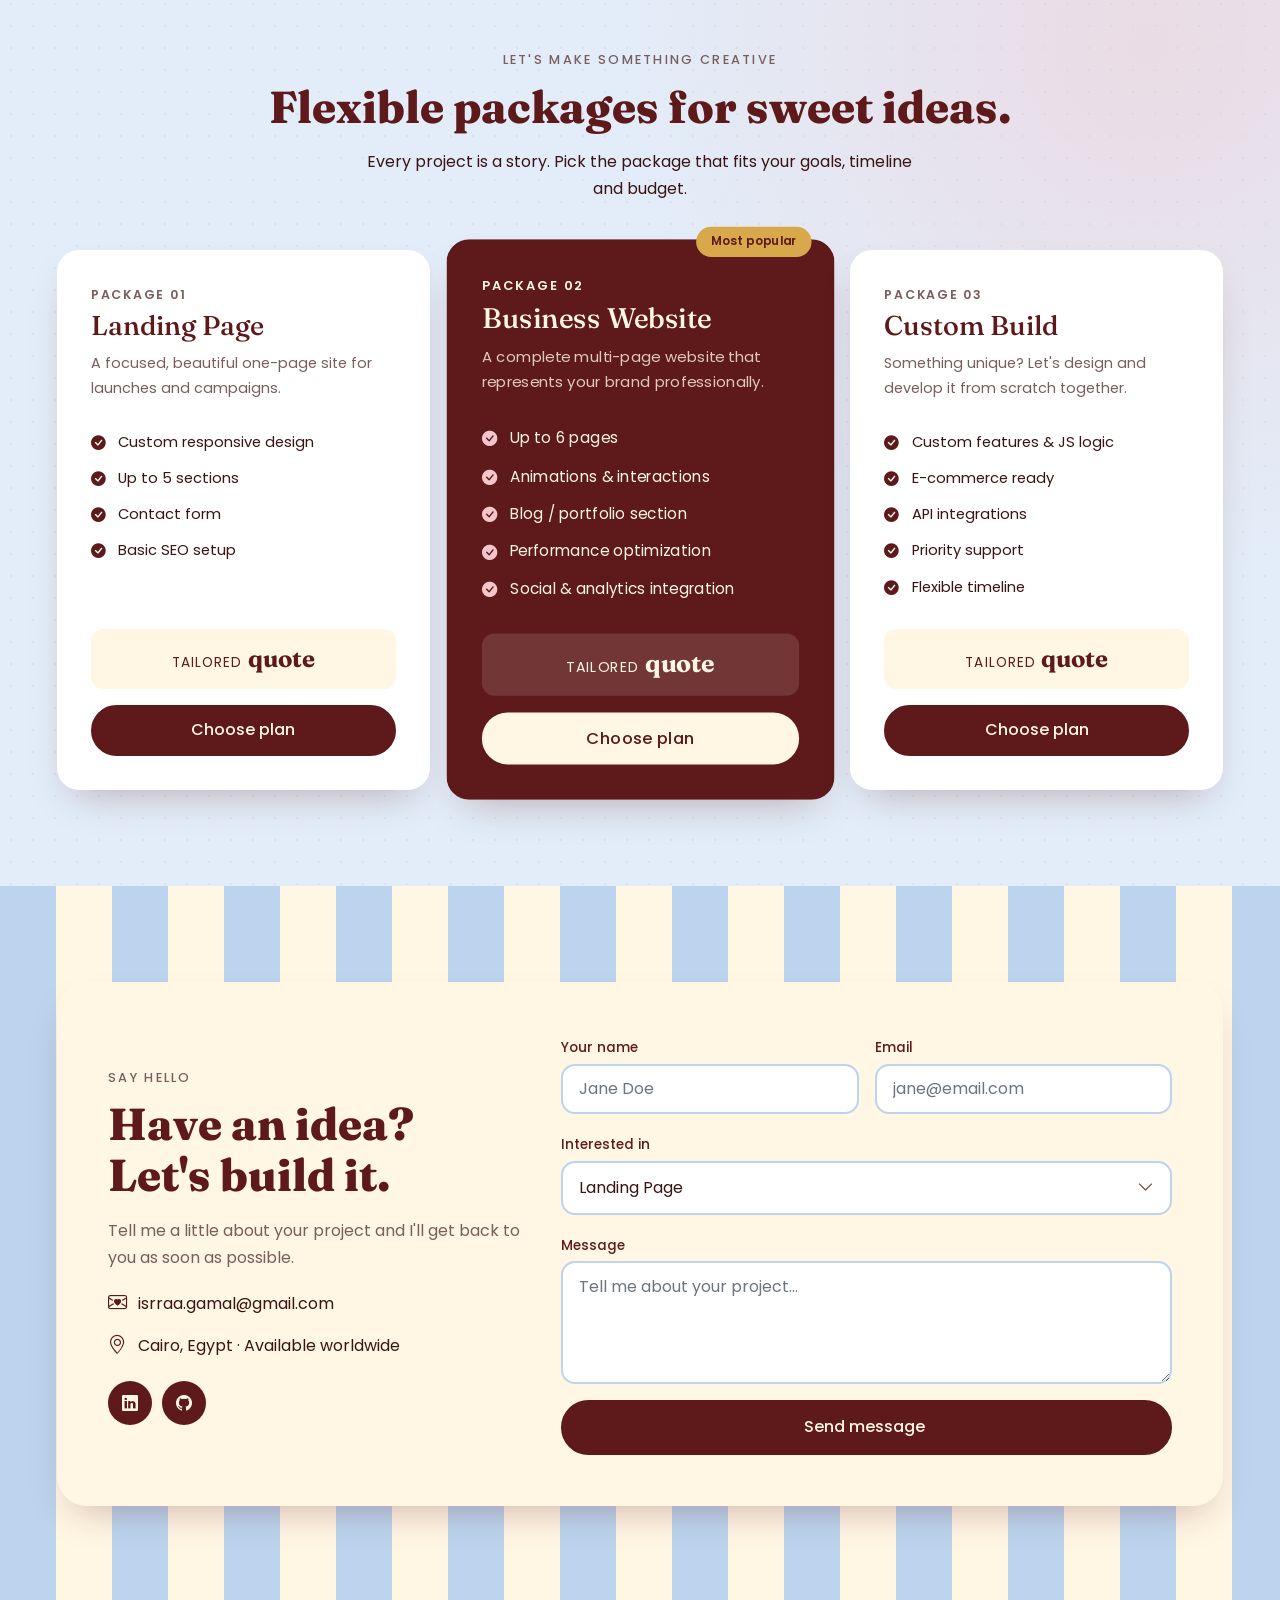
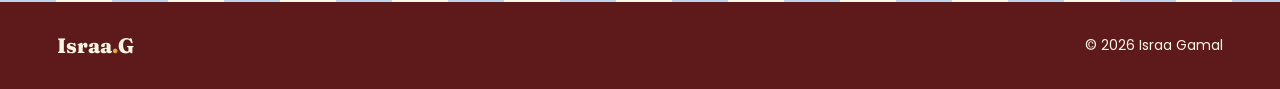
==== commit 24bd8fda: "Add VERDE Studio sustainable fashion project Co-Authored-By: Claude Sonnet 5.5 <noreply@anthropic.co" ====
--- a/index.html
+++ b/index.html
@@ -314,6 +314,12 @@
           <article class="p-card c4">
             <div class="p-thumb has-img"><img src="assets/img/thumbs/mrl-hero.webp" width="960" height="585" alt="MR L Production architecture studio website preview" loading="lazy" decoding="async"><a class="p-overlay" href="project.html?p=mrl-architecture" aria-label="View MR L Production Architecture Studio case study"><span>View case study <i class="bi bi-arrow-right"></i></span></a></div>
             <div class="p-body"><span class="tag">Portfolio</span><h3>MR L Production — Architecture Studio</h3></div>
+          </article>
+        </div>
+        <div class="col-md-6 col-lg-4 project" data-cat="shop">
+          <article class="p-card c5">
+            <div class="p-thumb has-img"><img src="assets/img/thumbs/verde-home.webp" width="960" height="577" alt="VERDE Studio sustainable fashion store website preview" loading="lazy" decoding="async"><a class="p-overlay" href="project.html?p=verde-studio" aria-label="View VERDE Studio Sustainable Fashion case study"><span>View case study <i class="bi bi-arrow-right"></i></span></a></div>
+            <div class="p-body"><span class="tag">E-commerce</span><h3>VERDE Studio — Sustainable Fashion</h3></div>
           </article>
         </div>
         <div class="col-md-6 col-lg-4 project" data-cat="landing">
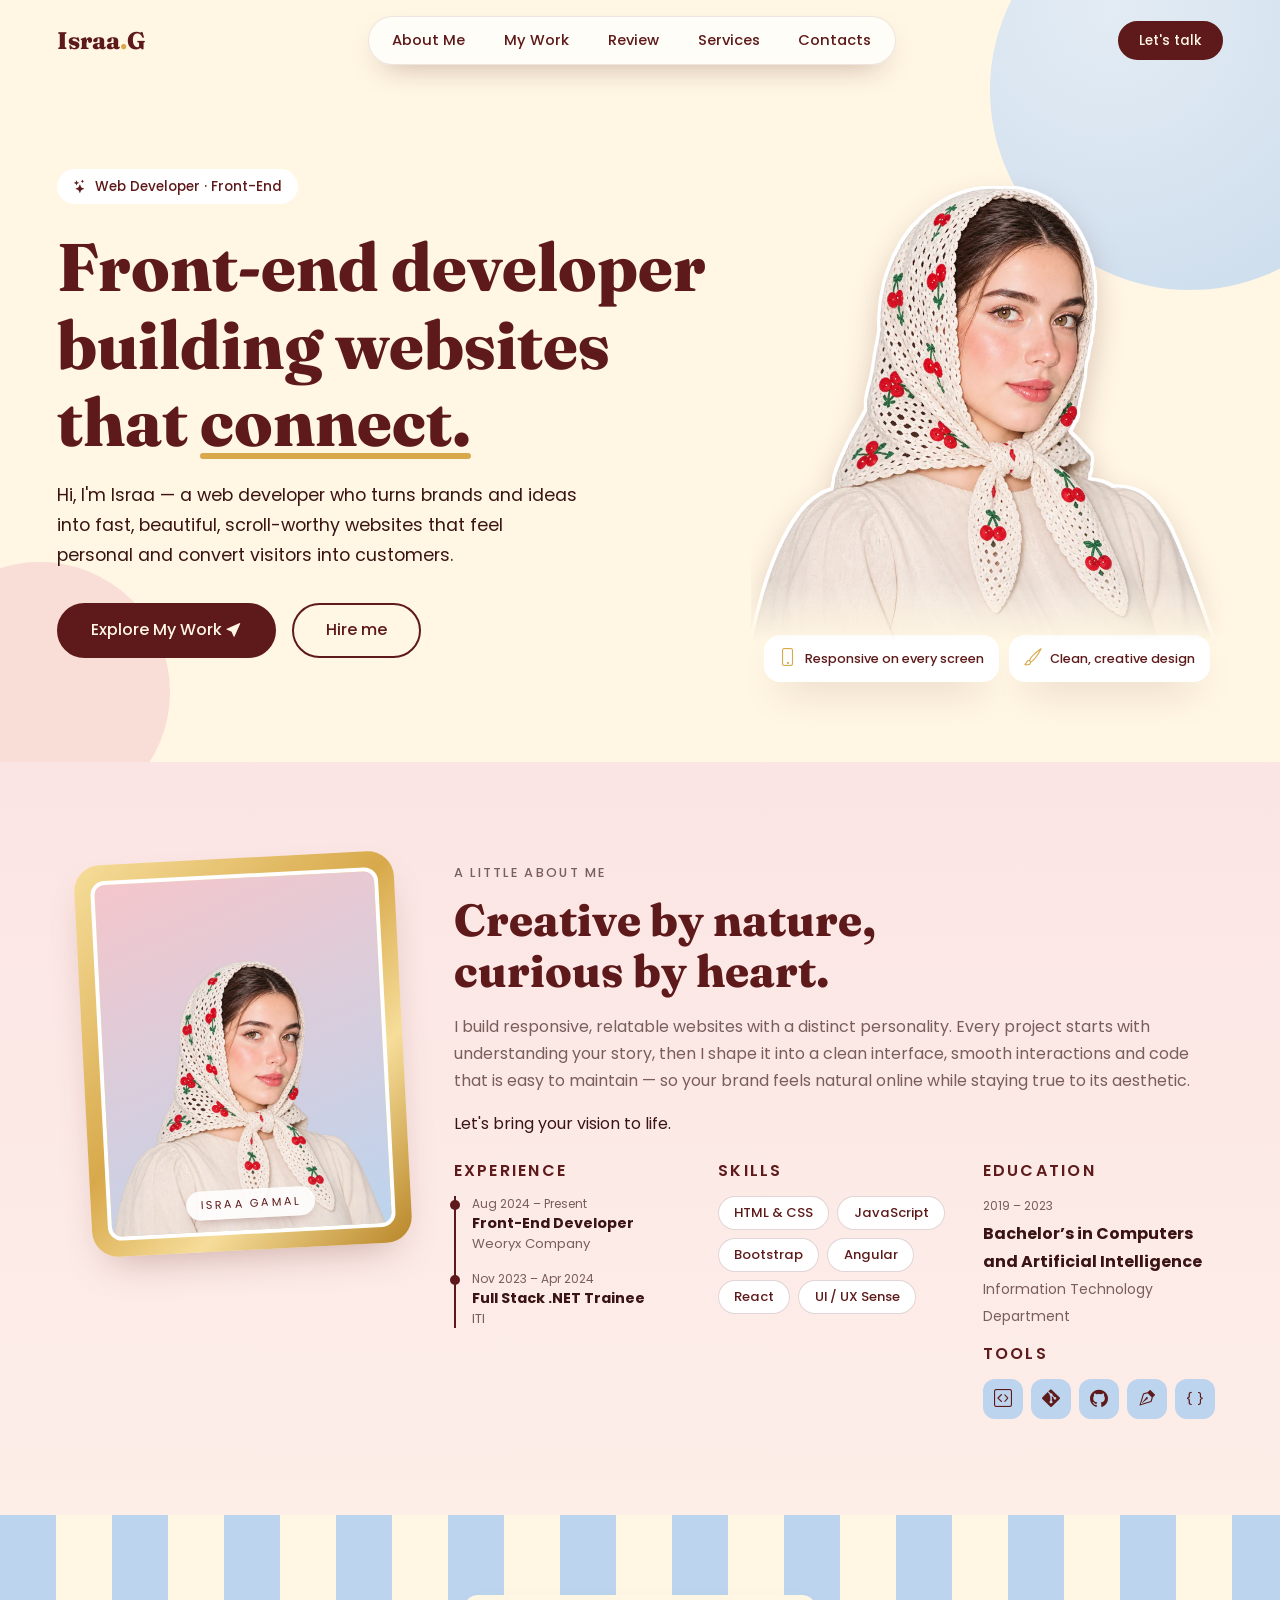
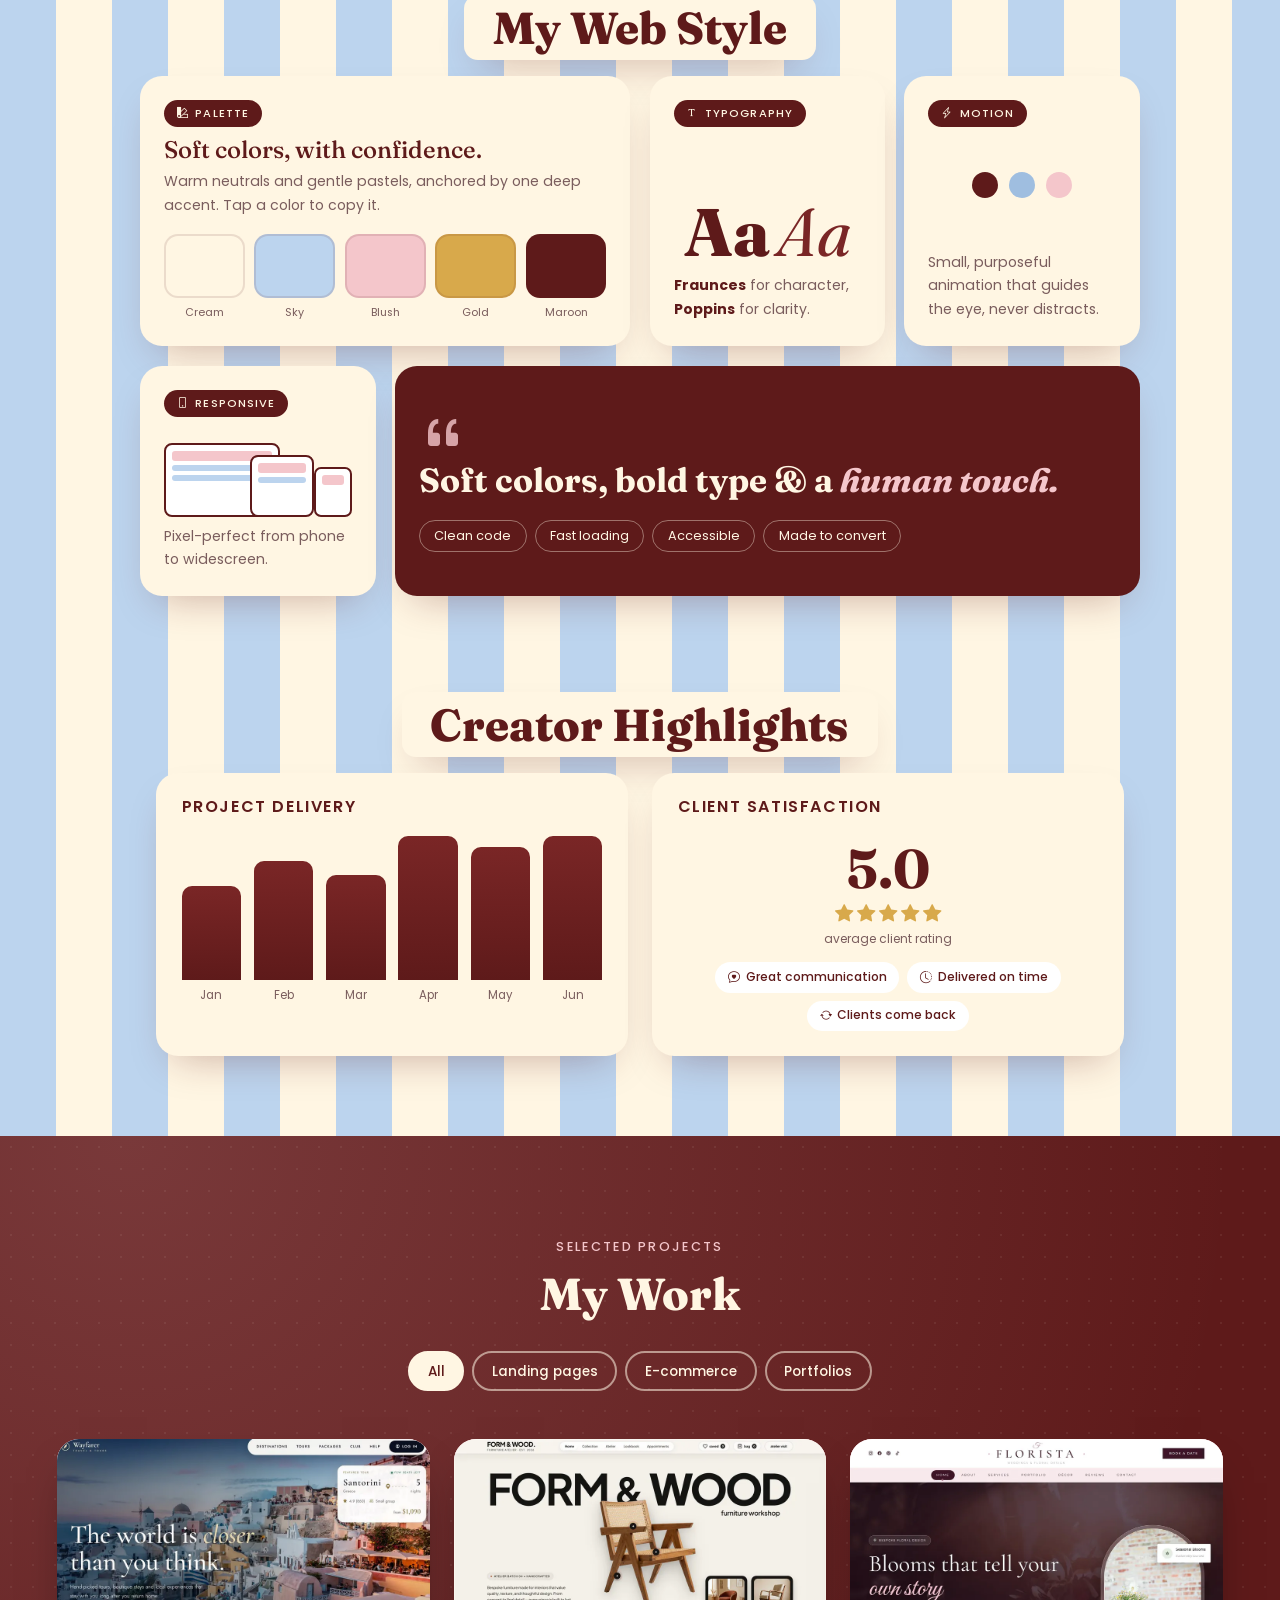
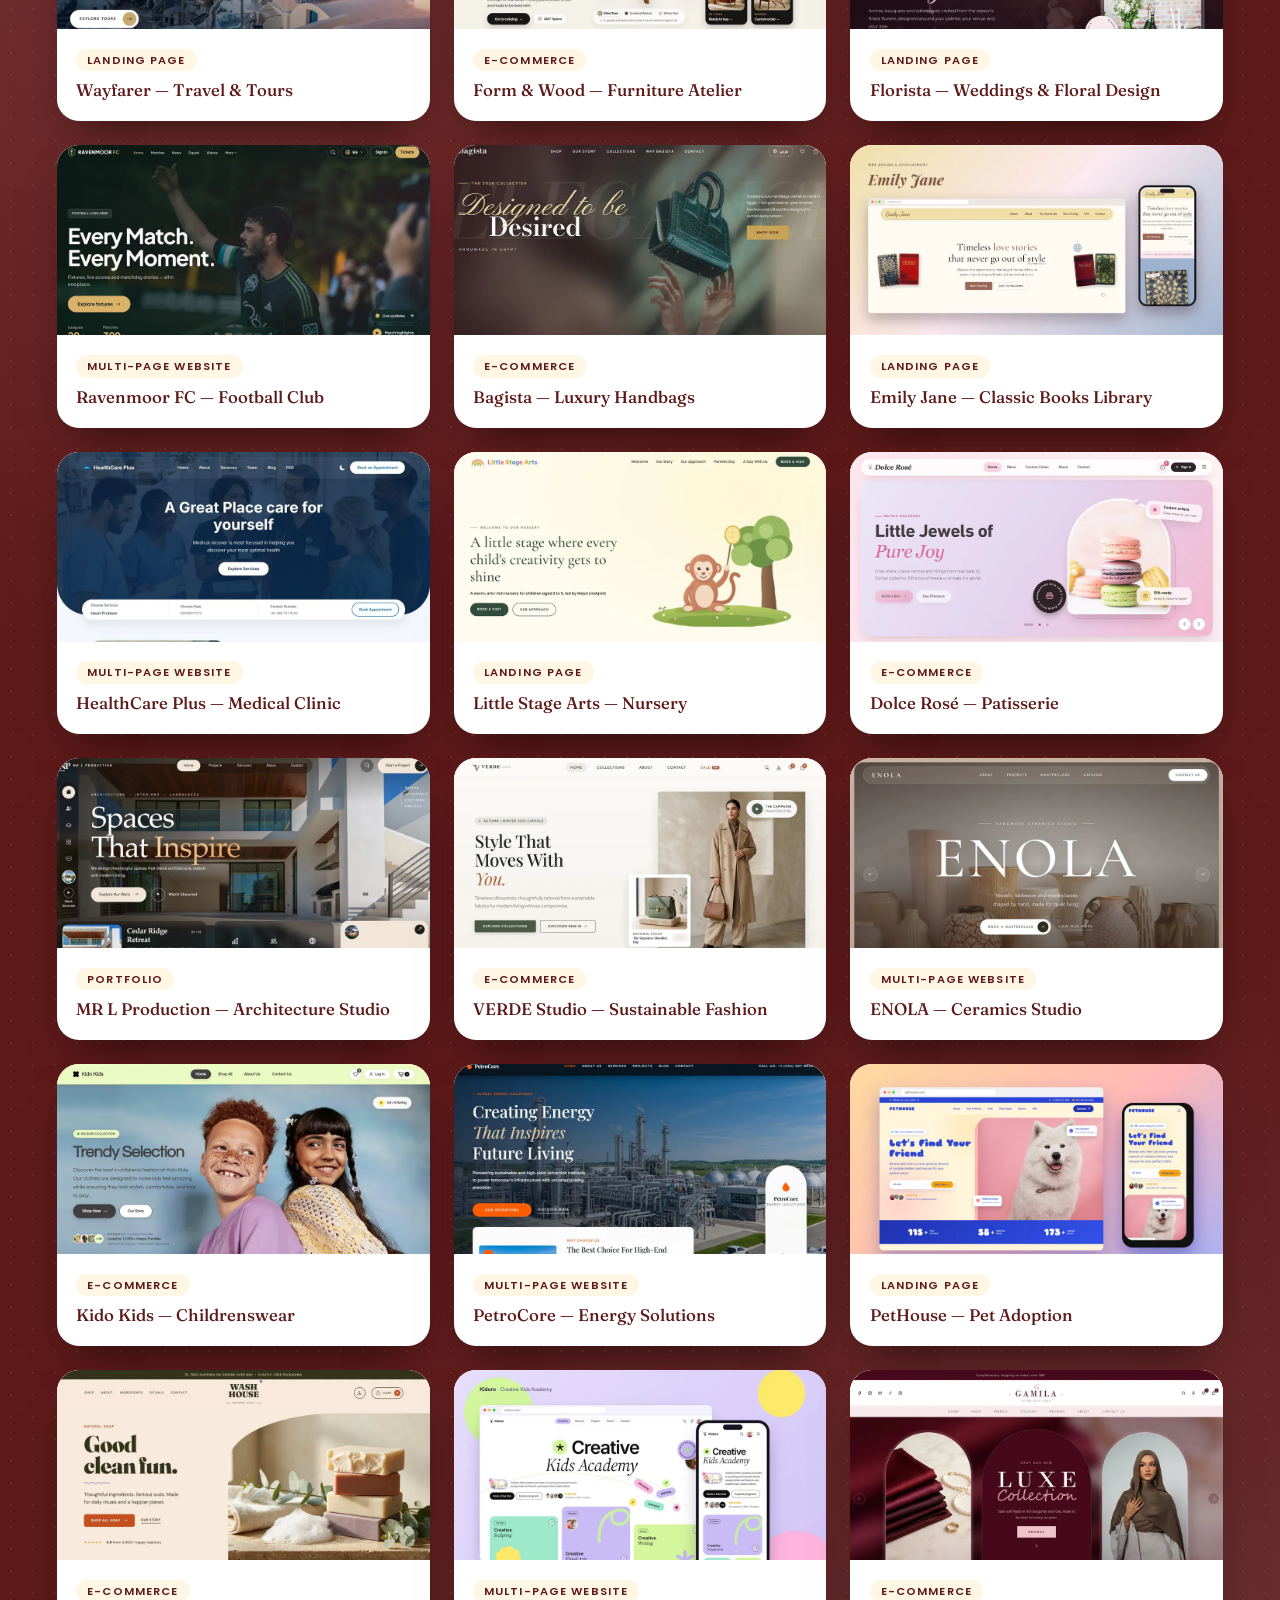
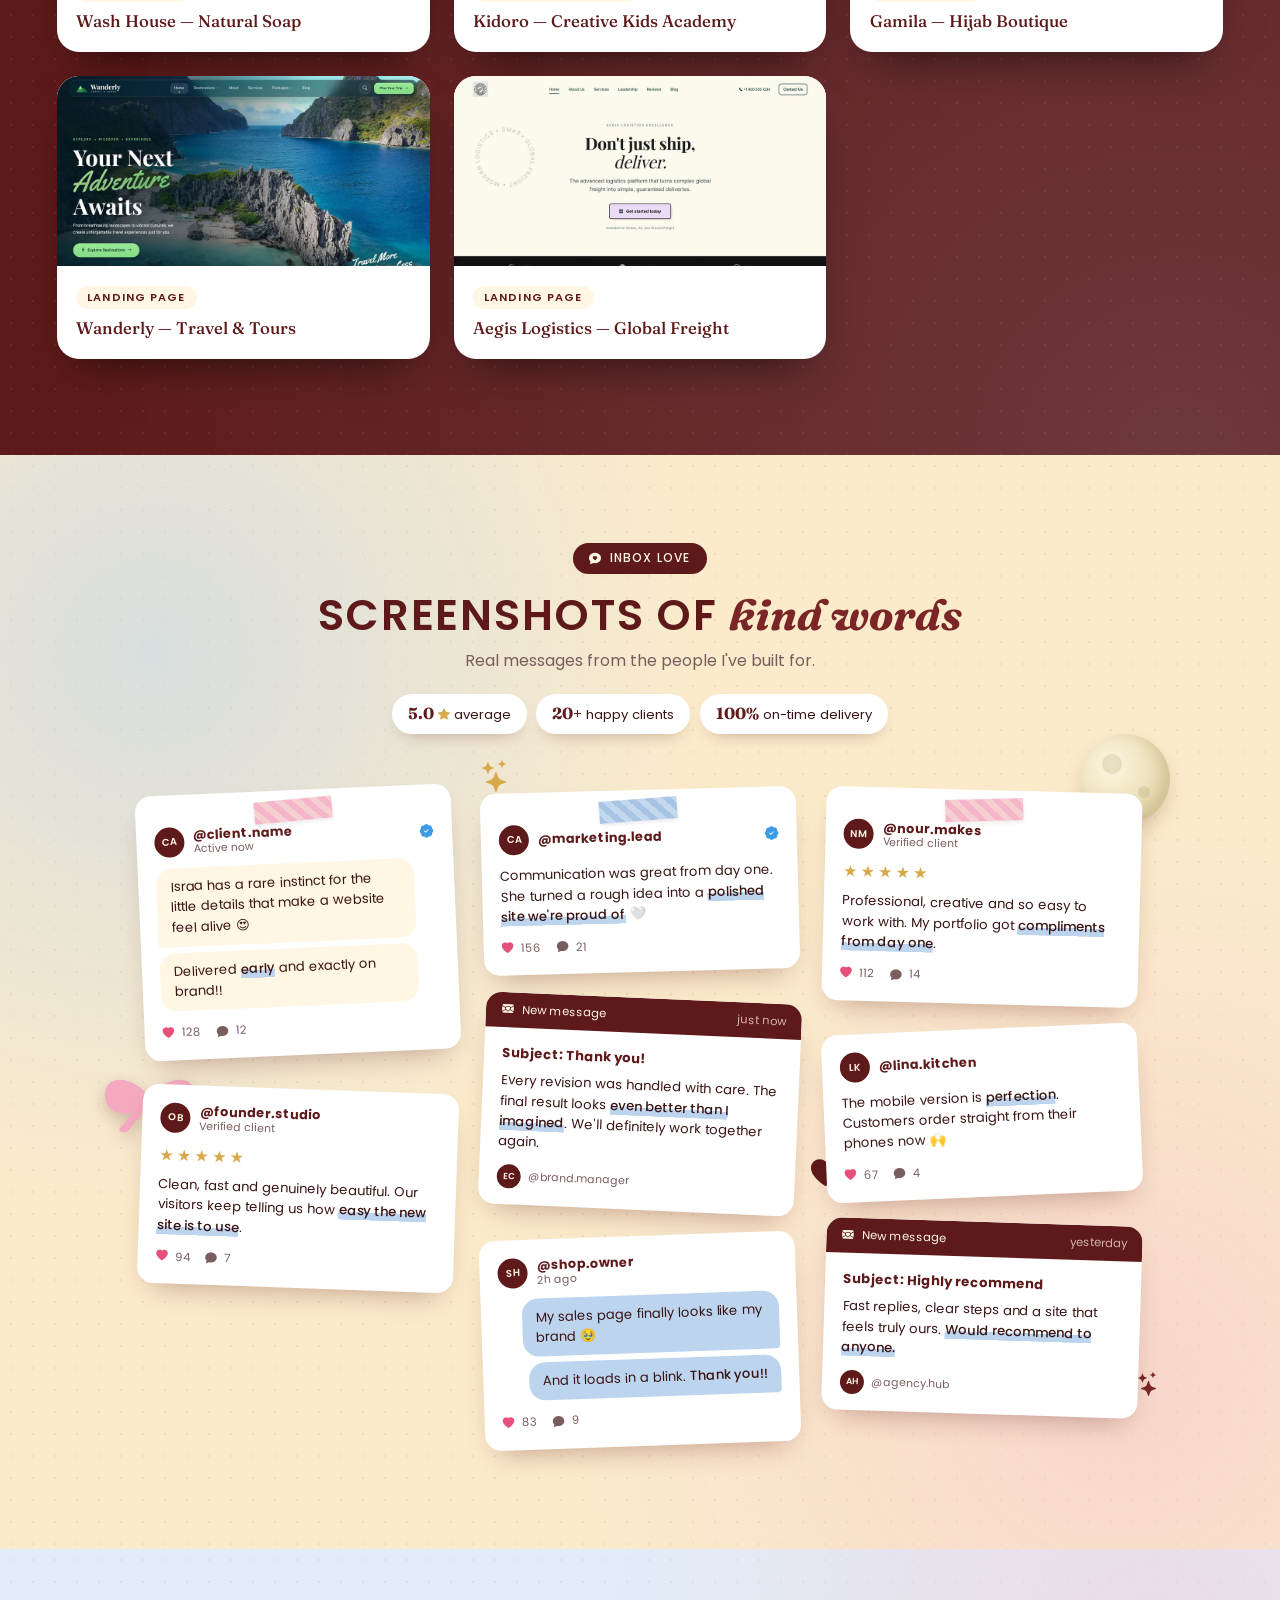
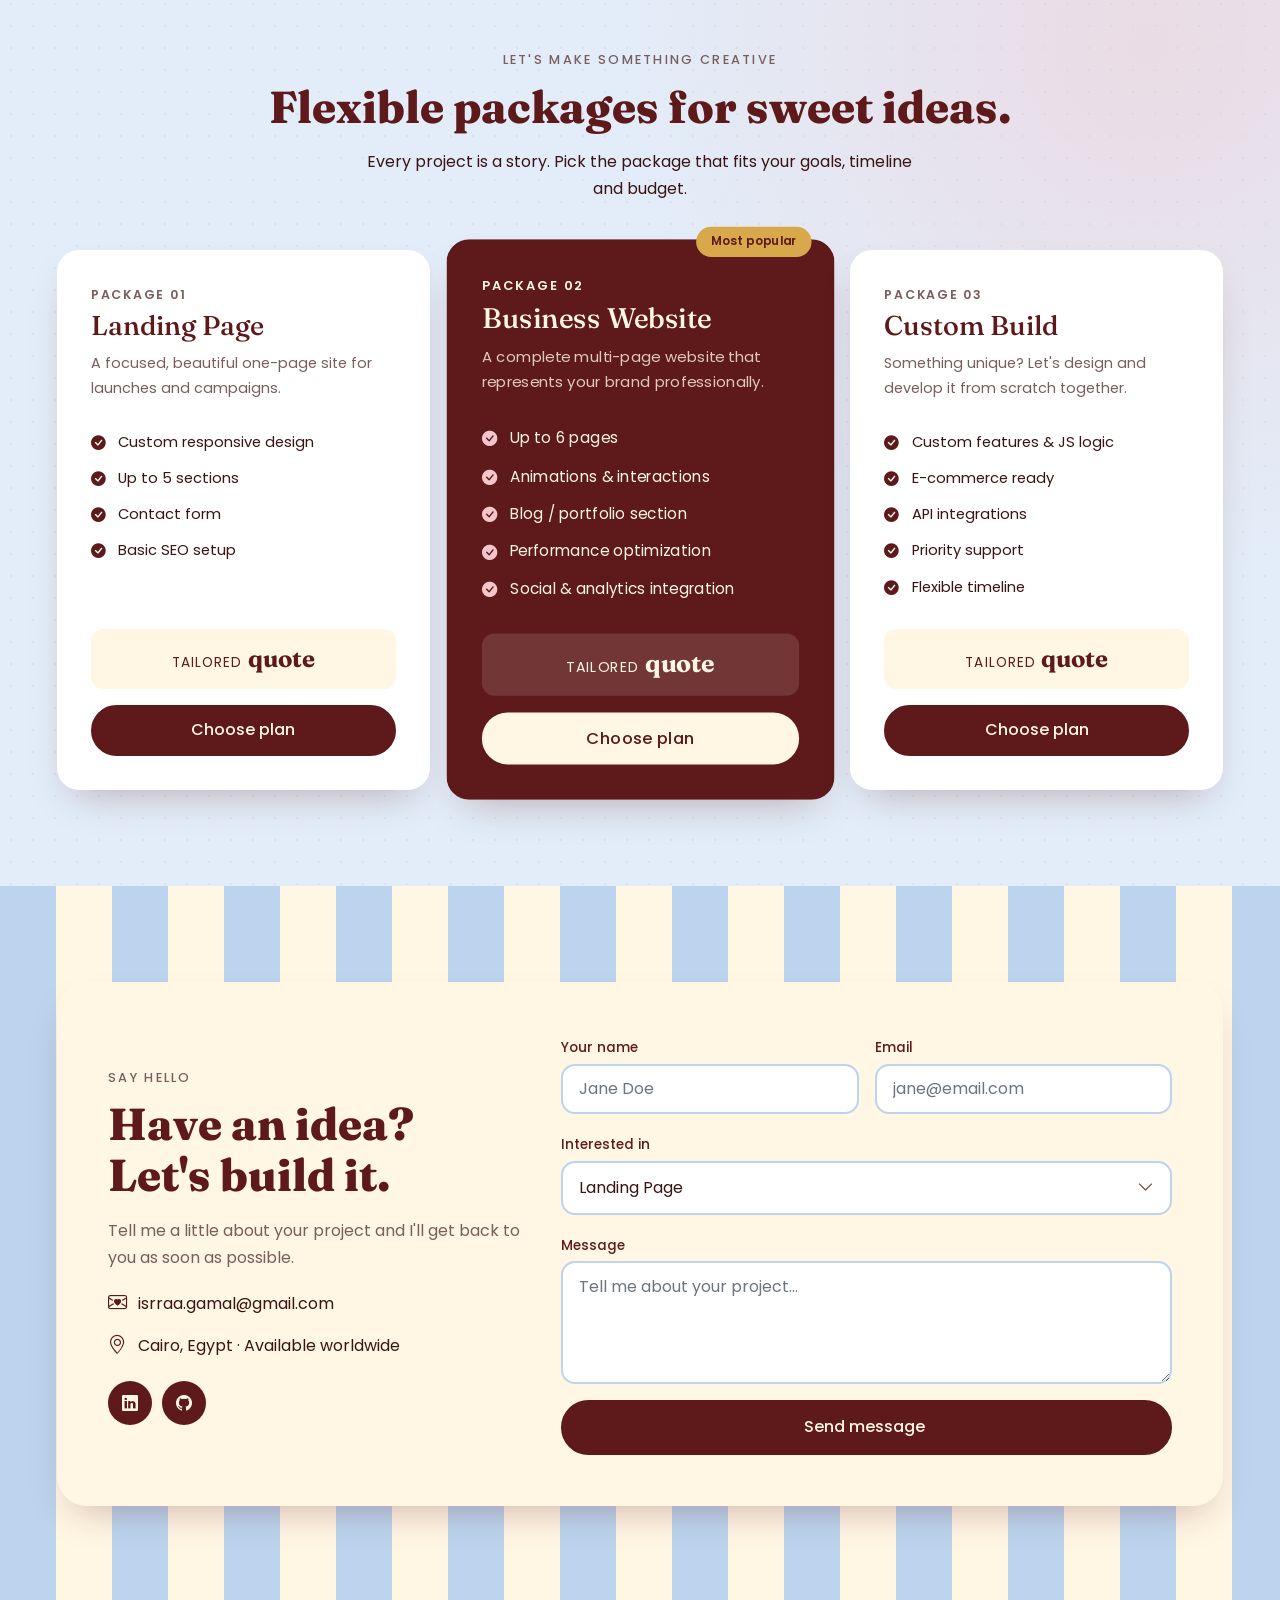
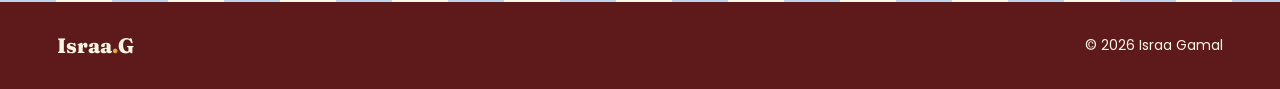
==== commit 05cbf631: "Add PetHouse pet adoption project Co-Authored-By: Claude Sonnet 5.5 <noreply@anthropic.com>" ====
--- a/index.html
+++ b/index.html
@@ -338,6 +338,12 @@
           <article class="p-card c5">
             <div class="p-thumb has-img"><img src="assets/img/thumbs/petrocore-home.webp" width="960" height="600" alt="PetroCore energy solutions website preview" loading="lazy" decoding="async"><a class="p-overlay" href="project.html?p=petrocore-energy" aria-label="View PetroCore — Energy Solutions case study"><span>View case study <i class="bi bi-arrow-right"></i></span></a></div>
             <div class="p-body"><span class="tag">Multi-page website</span><h3>PetroCore — Energy Solutions</h3></div>
+          </article>
+        </div>
+        <div class="col-md-6 col-lg-4 project" data-cat="landing">
+          <article class="p-card c6">
+            <div class="p-thumb has-img"><img src="assets/img/thumbs/pethouse-cover.webp" width="960" height="600" alt="PetHouse pet adoption website preview" loading="lazy" decoding="async"><a class="p-overlay" href="project.html?p=pethouse-adoption" aria-label="View PetHouse Pet Adoption case study"><span>View case study <i class="bi bi-arrow-right"></i></span></a></div>
+            <div class="p-body"><span class="tag">Landing page</span><h3>PetHouse — Pet Adoption</h3></div>
           </article>
         </div>
         <div class="col-md-6 col-lg-4 project" data-cat="shop">
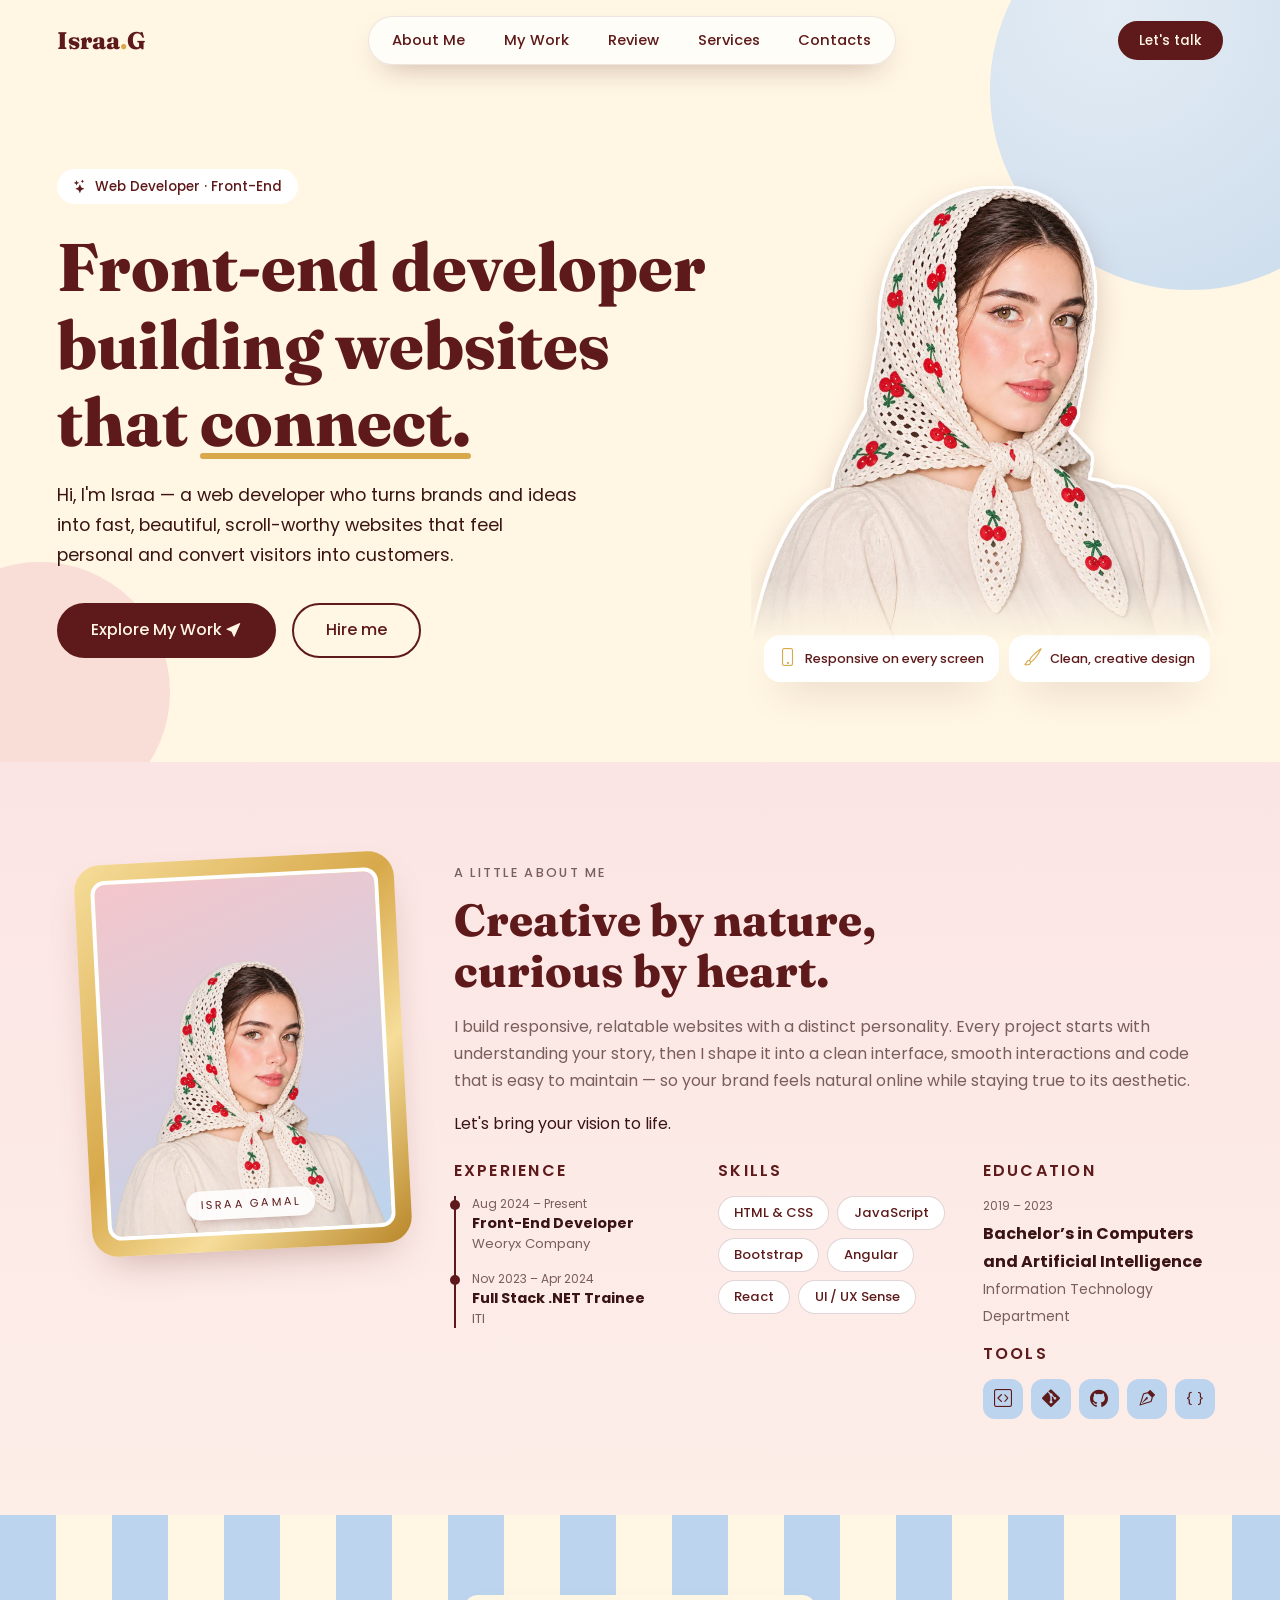
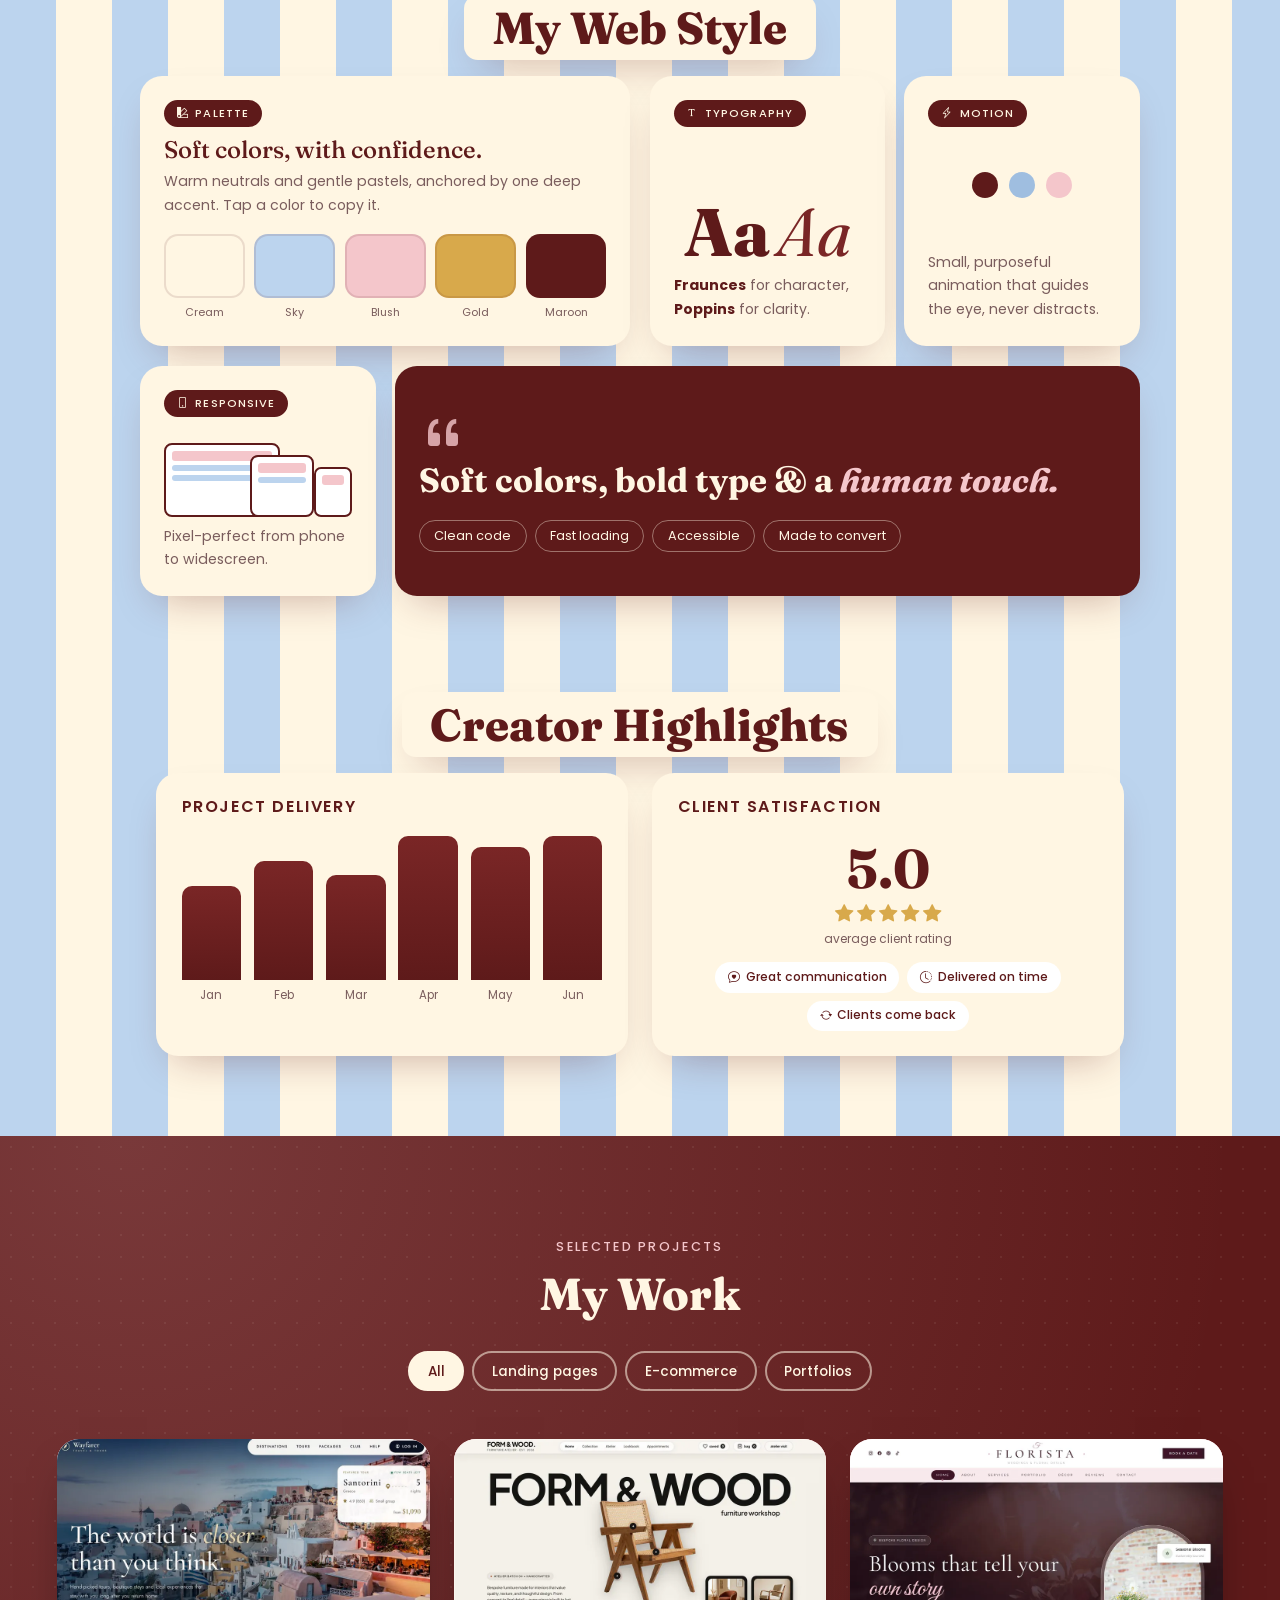
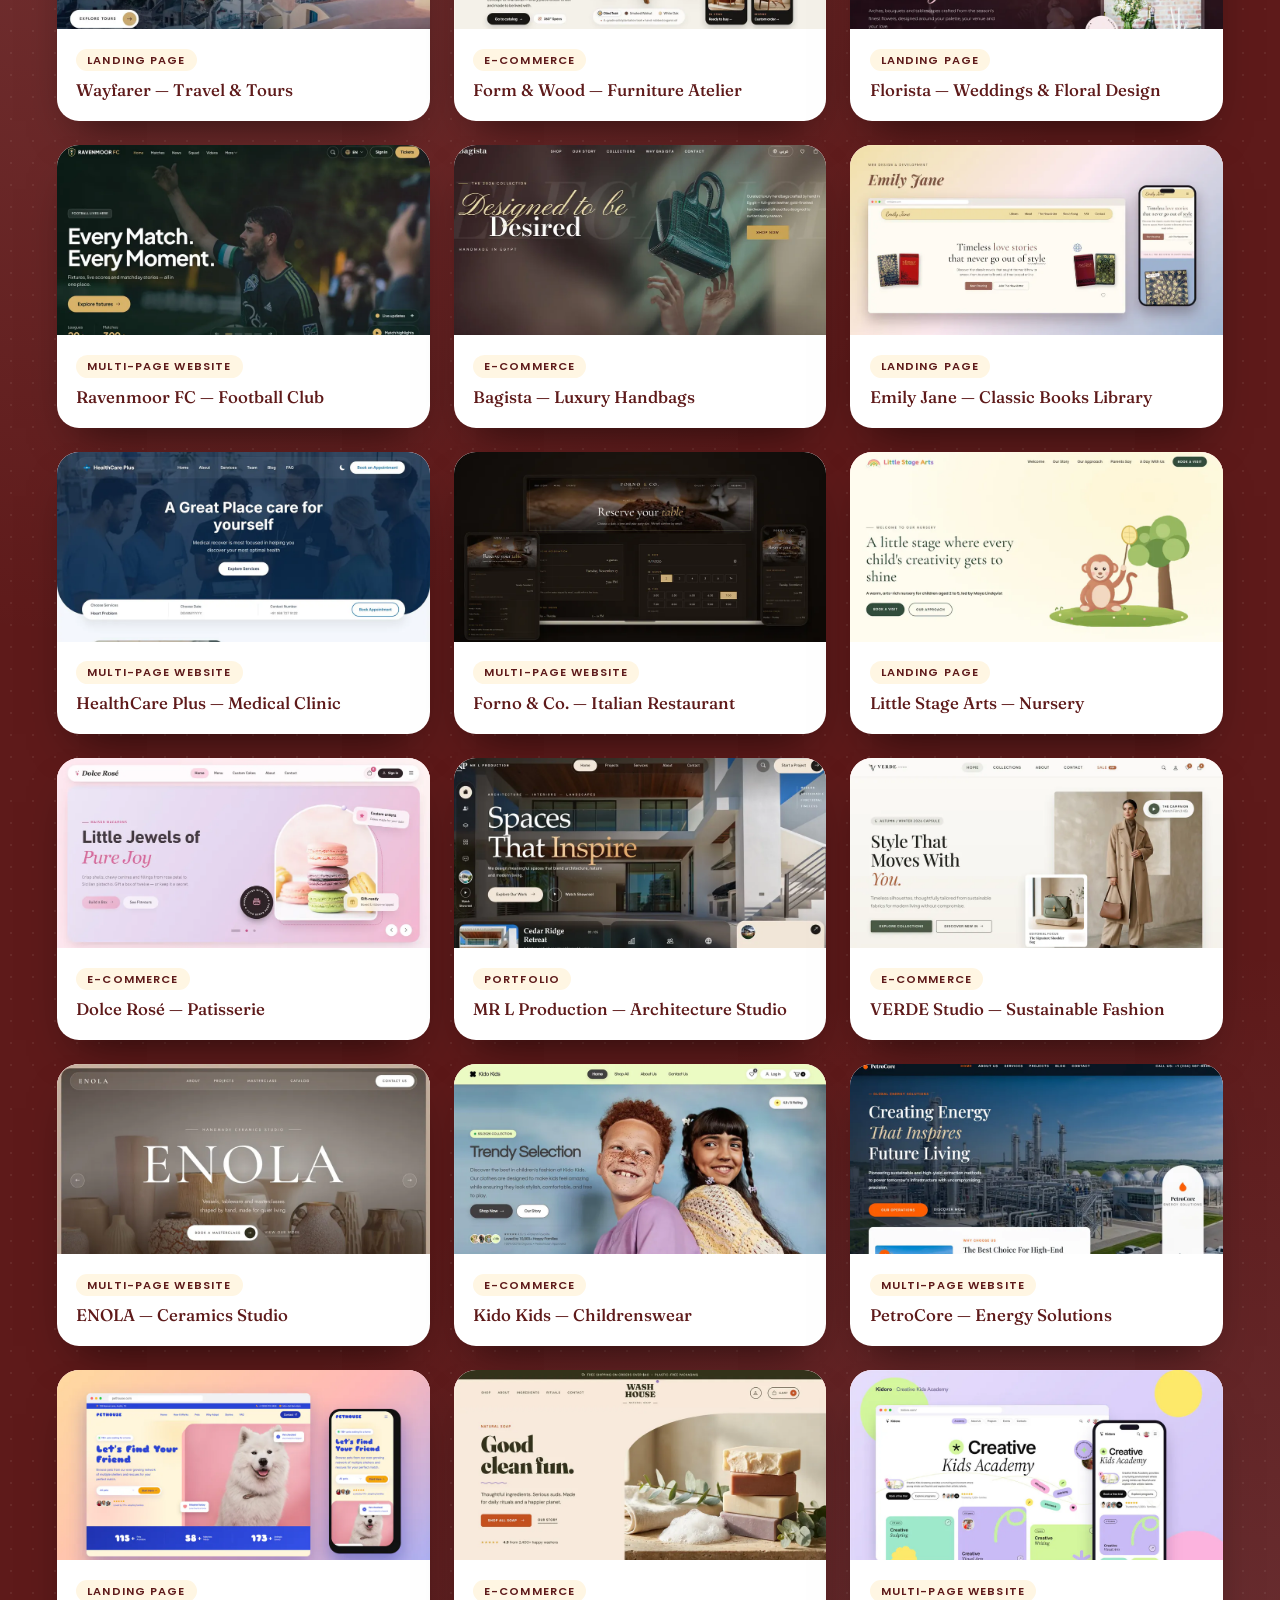
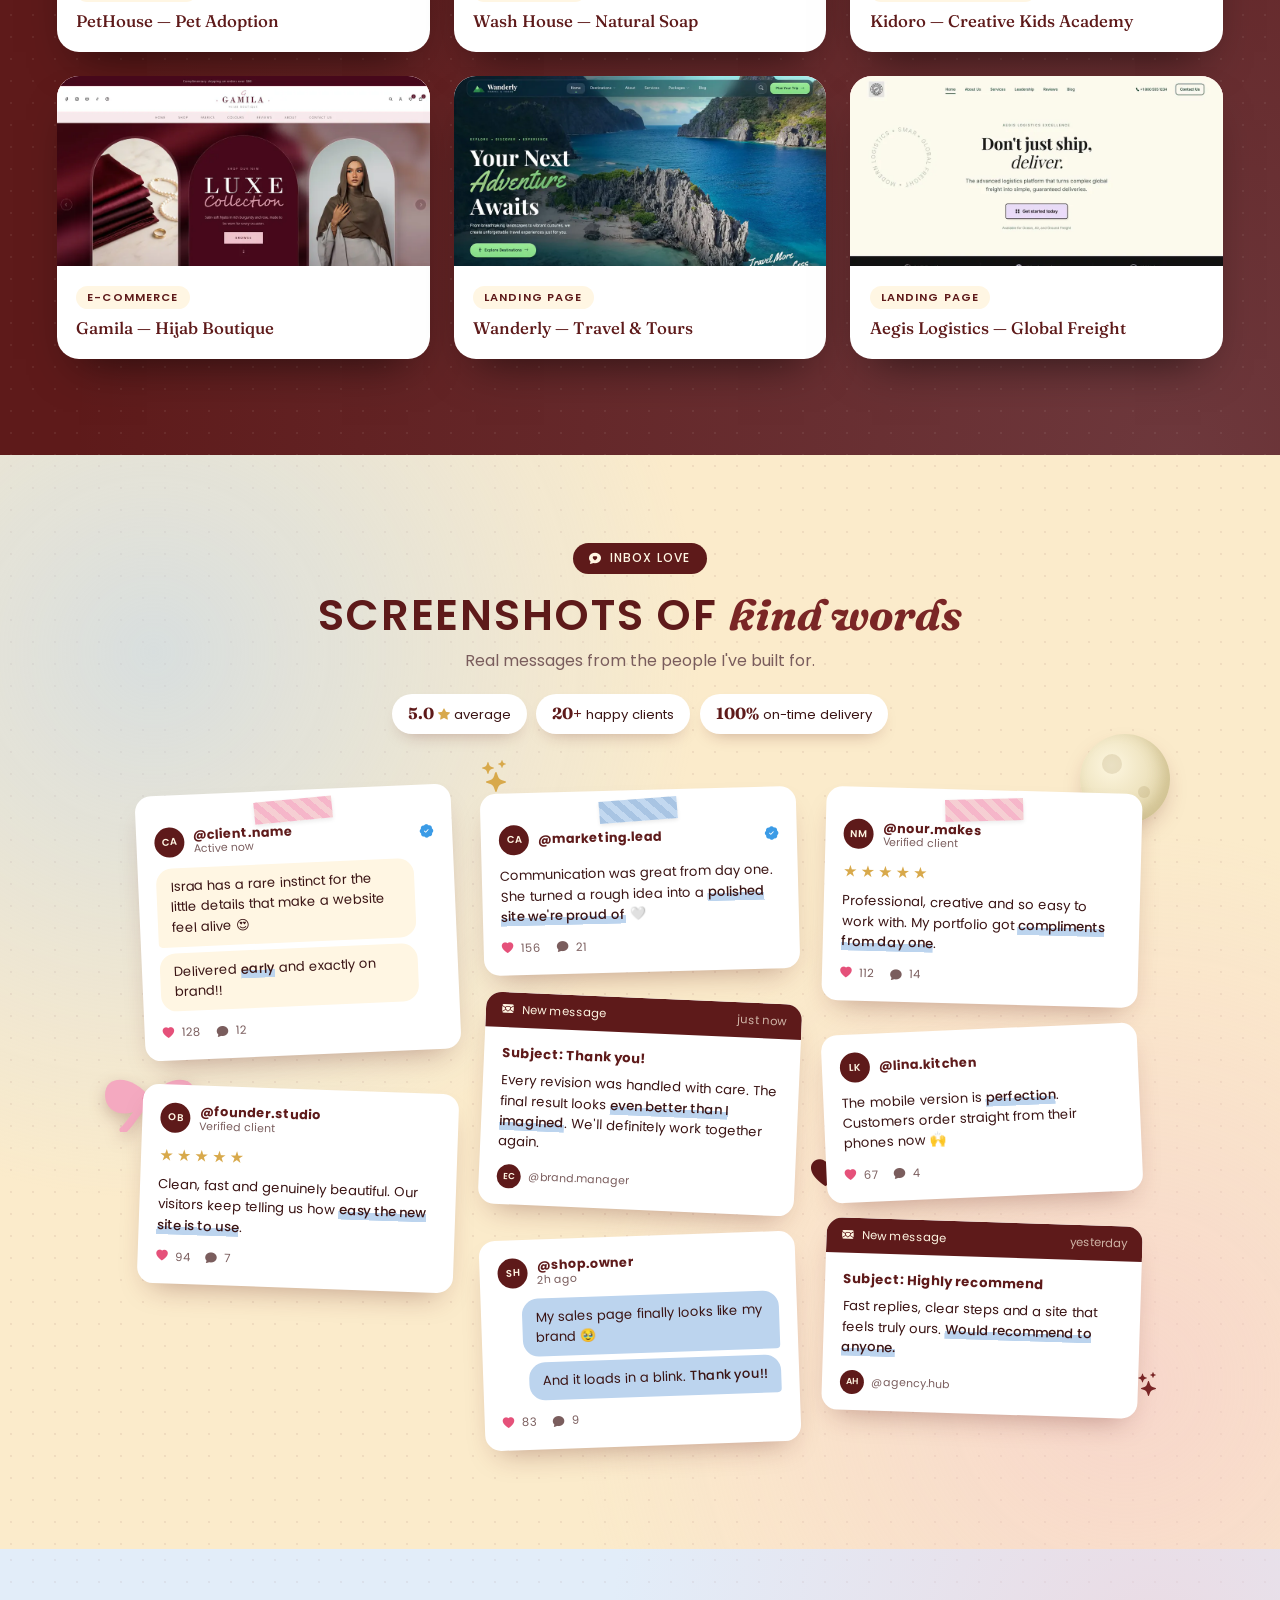
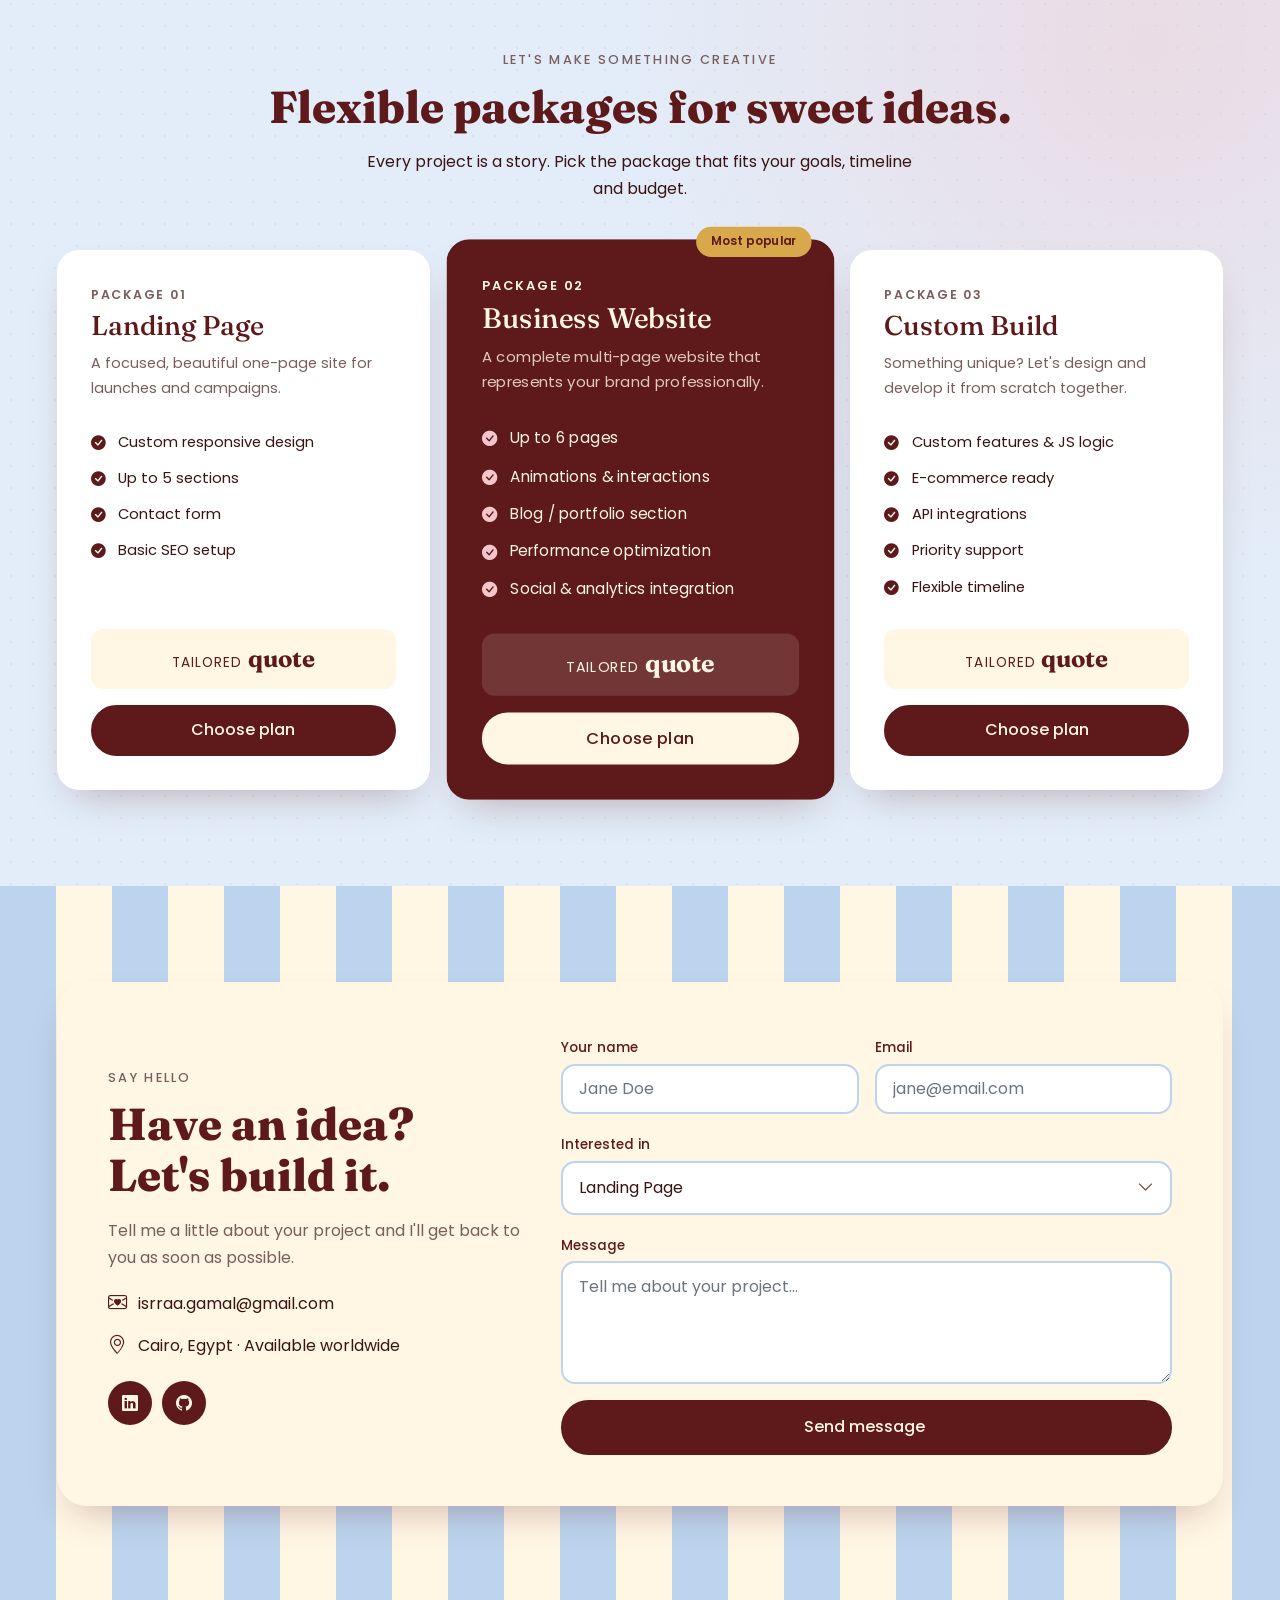
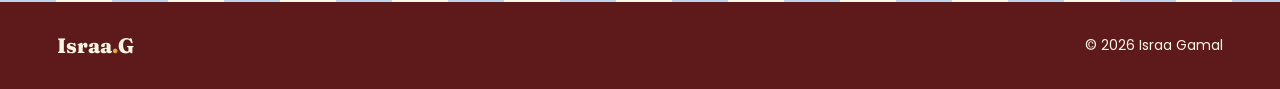
==== commit ce21ef02: "Add Forno & Co. Italian restaurant project Co-Authored-By: Claude Sonnet 5.5 <noreply@anthropic.com>" ====
--- a/index.html
+++ b/index.html
@@ -296,6 +296,12 @@
           <article class="p-card c1">
             <div class="p-thumb has-img"><img src="assets/img/thumbs/healthcare-home.webp" width="960" height="600" alt="HealthCare Plus medical clinic website preview" loading="lazy" decoding="async"><a class="p-overlay" href="project.html?p=healthcare-plus" aria-label="View HealthCare Plus — Medical Clinic case study"><span>View case study <i class="bi bi-arrow-right"></i></span></a></div>
             <div class="p-body"><span class="tag">Multi-page website</span><h3>HealthCare Plus — Medical Clinic</h3></div>
+          </article>
+        </div>
+        <div class="col-md-6 col-lg-4 project" data-cat="landing">
+          <article class="p-card c4">
+            <div class="p-thumb has-img"><img src="assets/img/thumbs/forno-cover.webp" width="960" height="560" alt="Forno and Co Italian restaurant website preview" loading="lazy" decoding="async"><a class="p-overlay" href="project.html?p=forno-restaurant" aria-label="View Forno and Co Italian Restaurant case study"><span>View case study <i class="bi bi-arrow-right"></i></span></a></div>
+            <div class="p-body"><span class="tag">Multi-page website</span><h3>Forno &amp; Co. — Italian Restaurant</h3></div>
           </article>
         </div>
         <div class="col-md-6 col-lg-4 project" data-cat="landing">
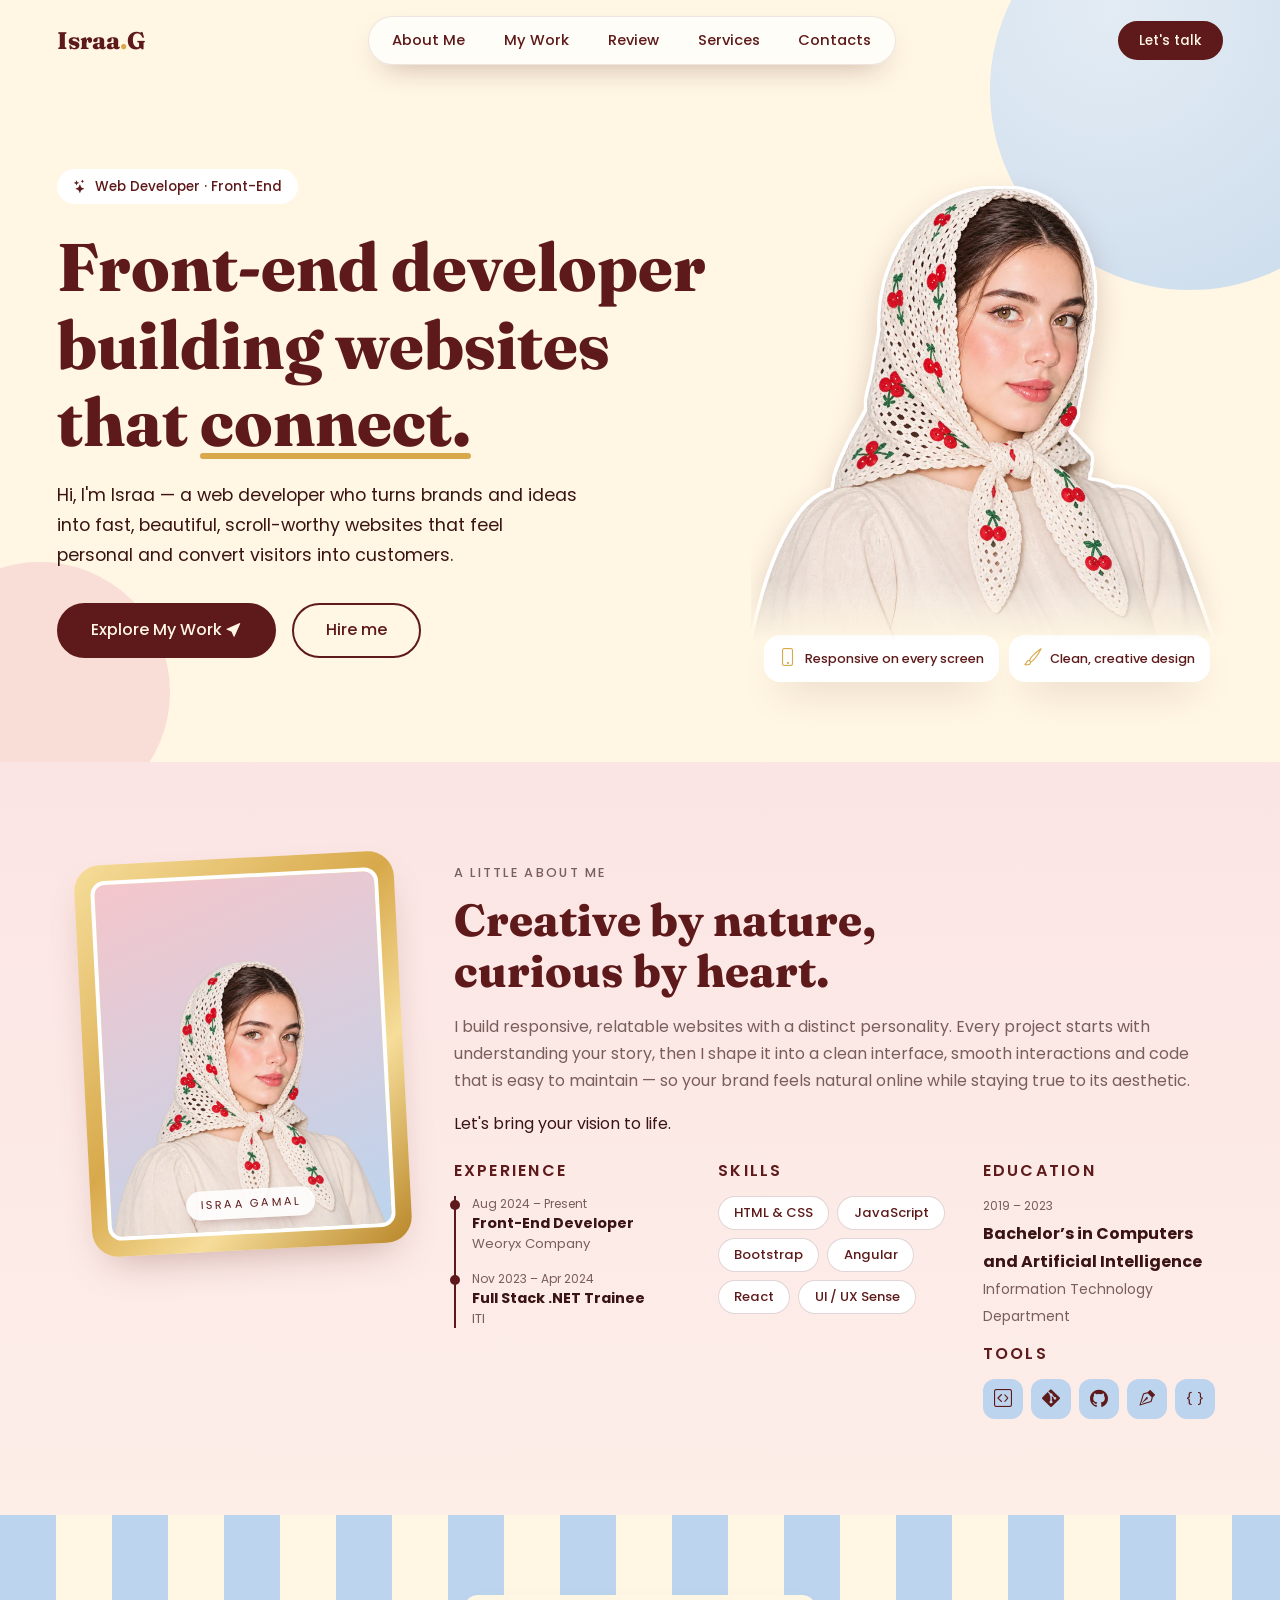
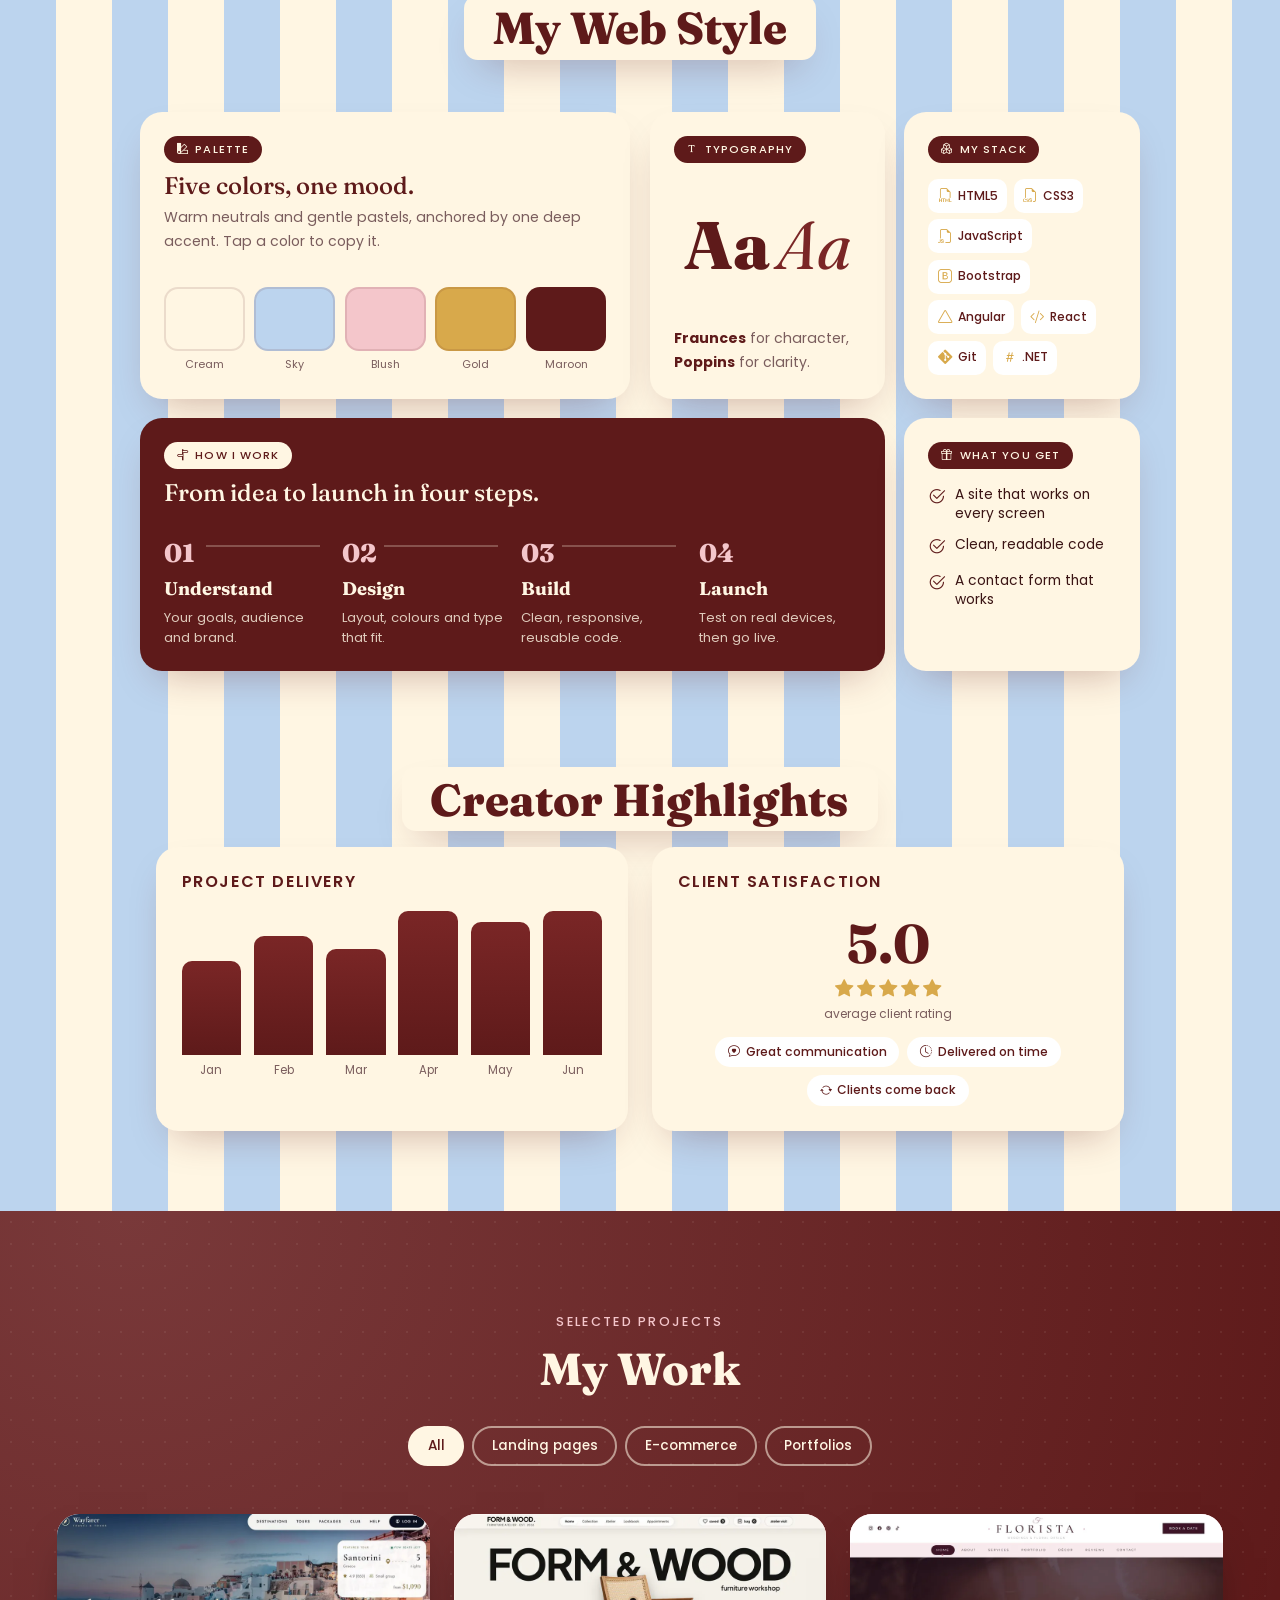
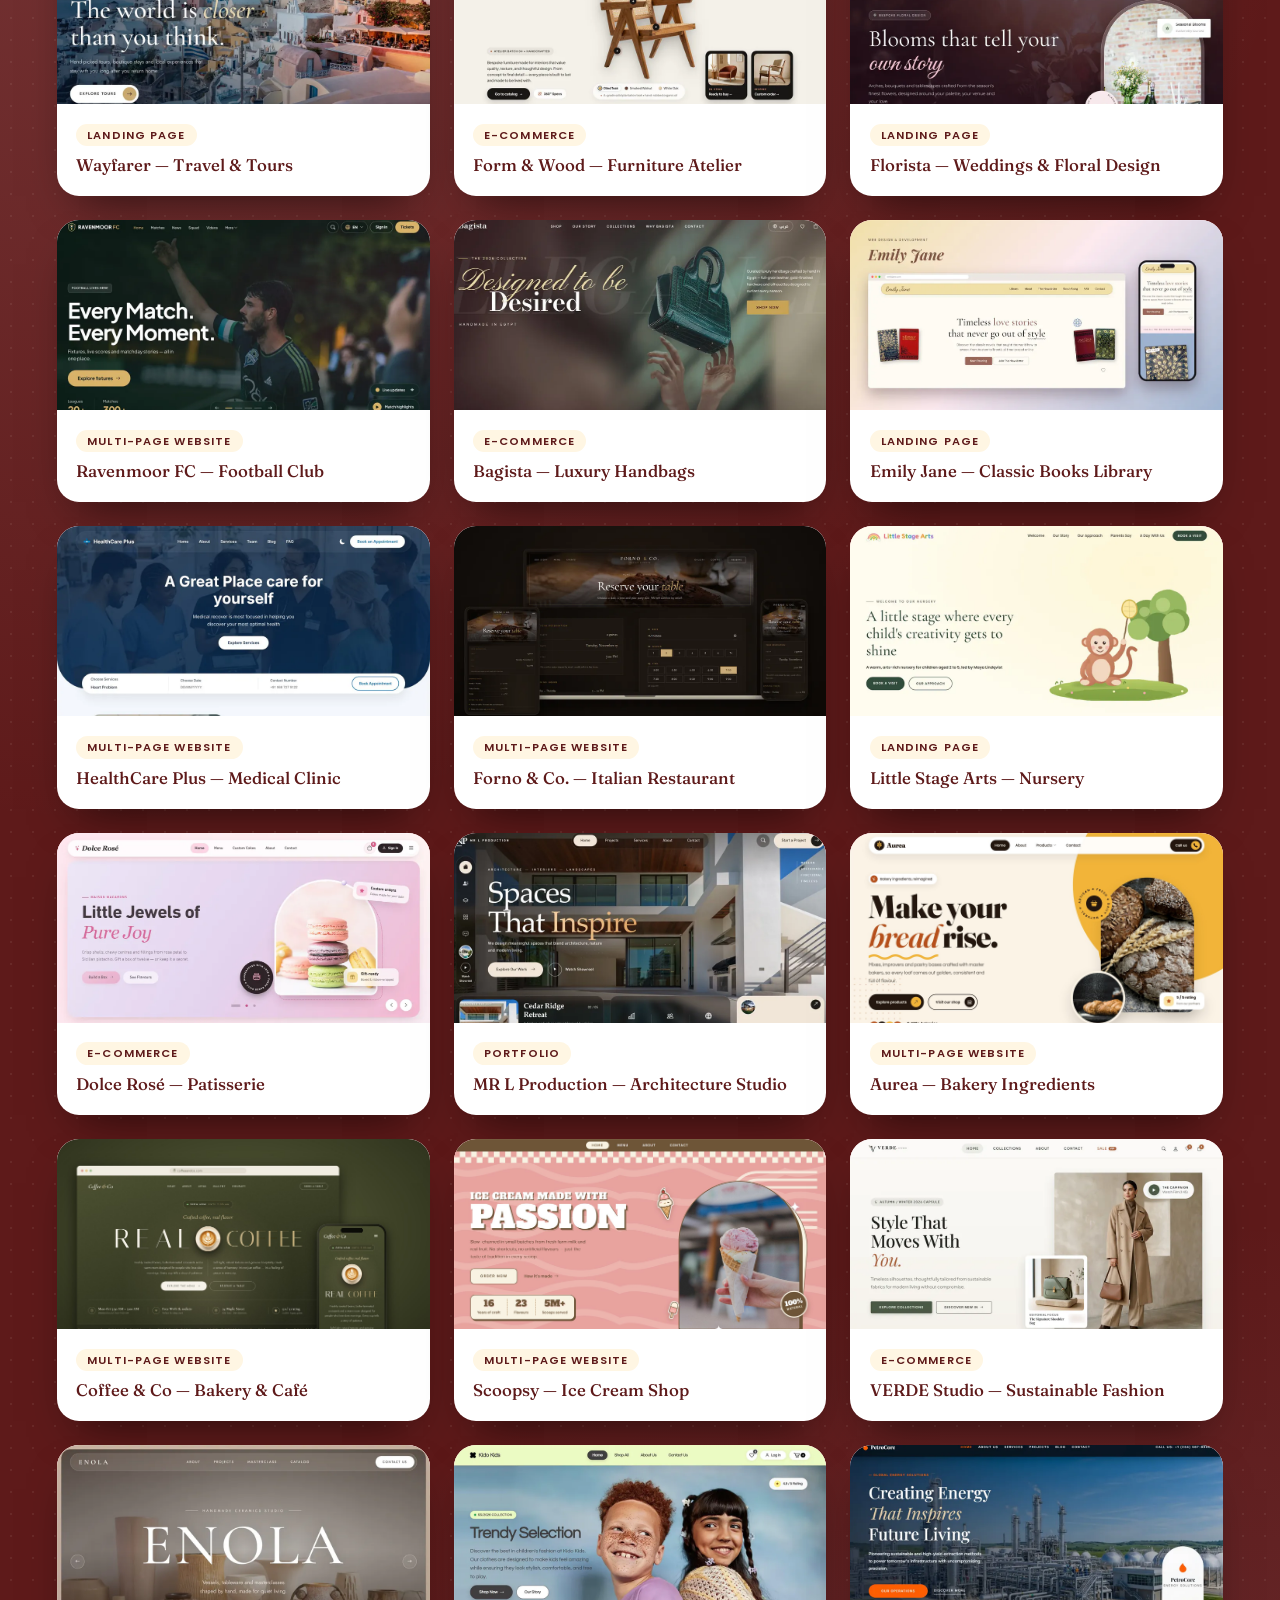
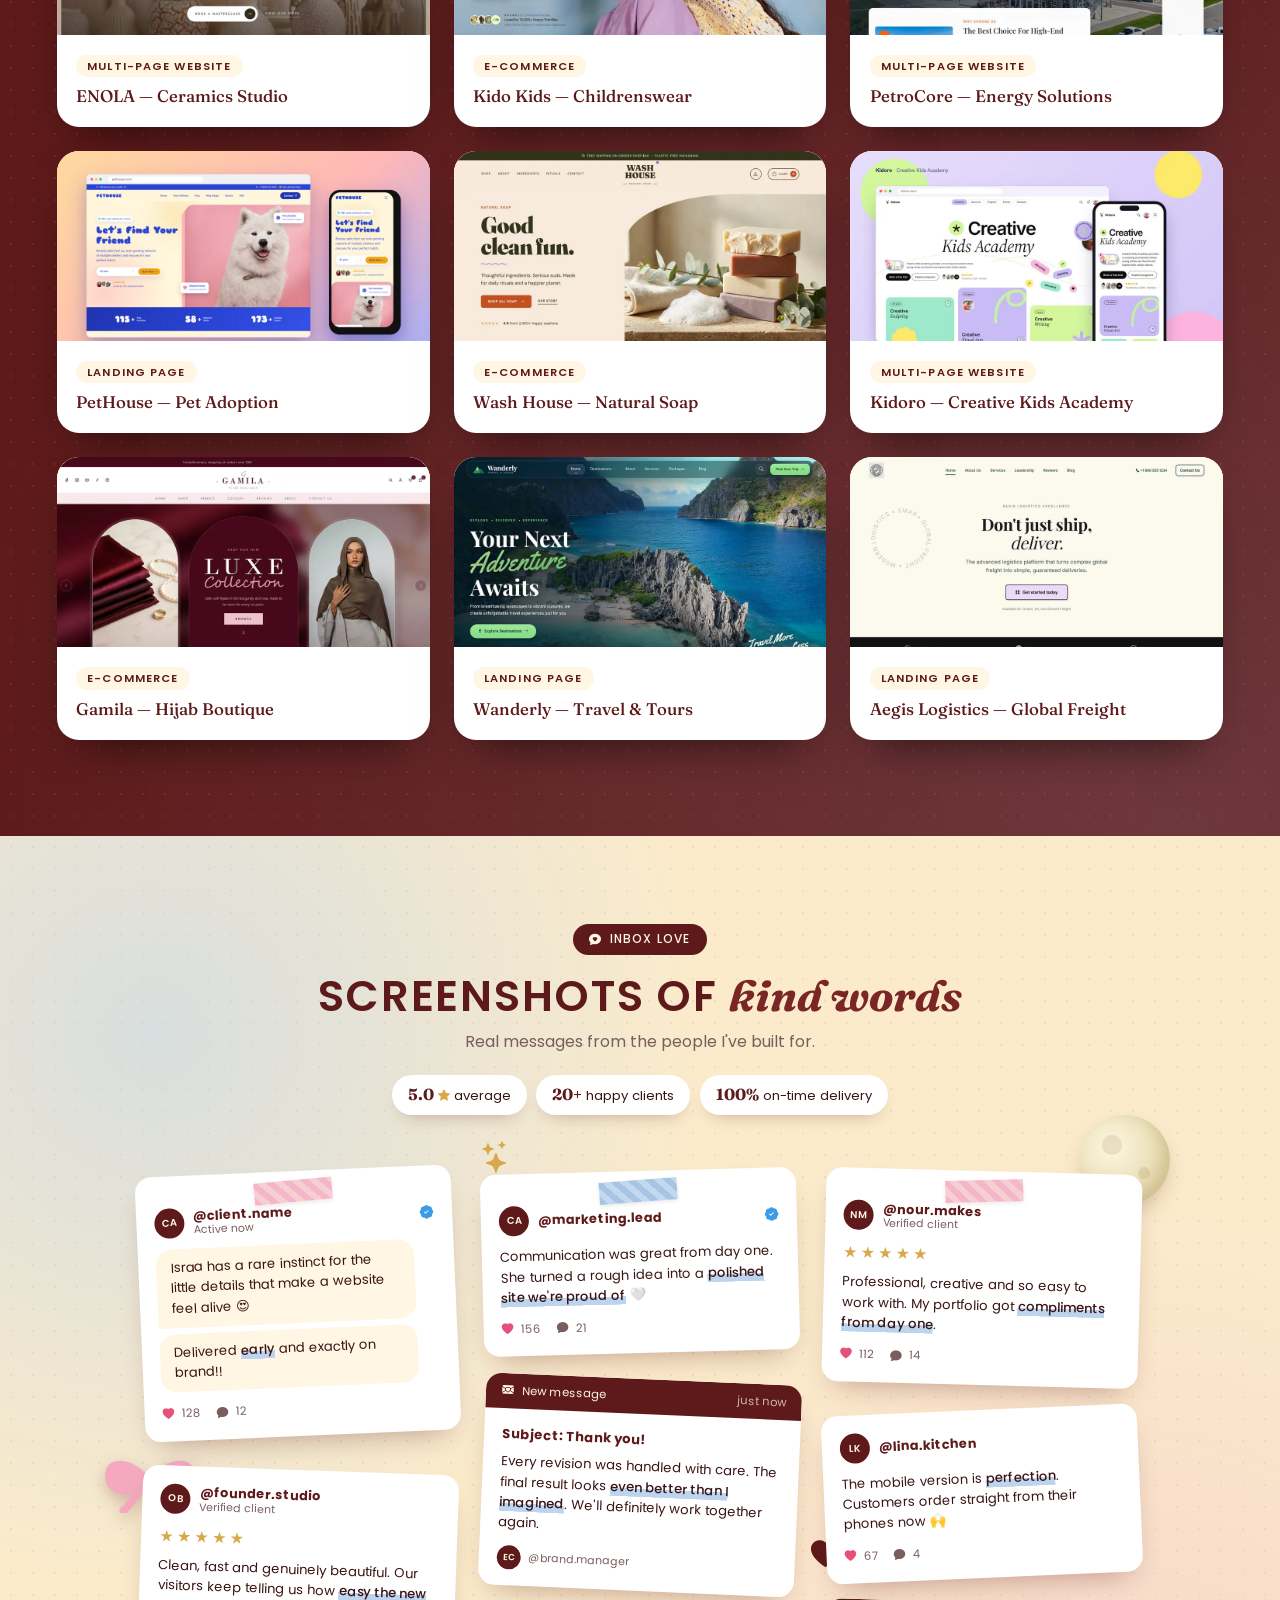
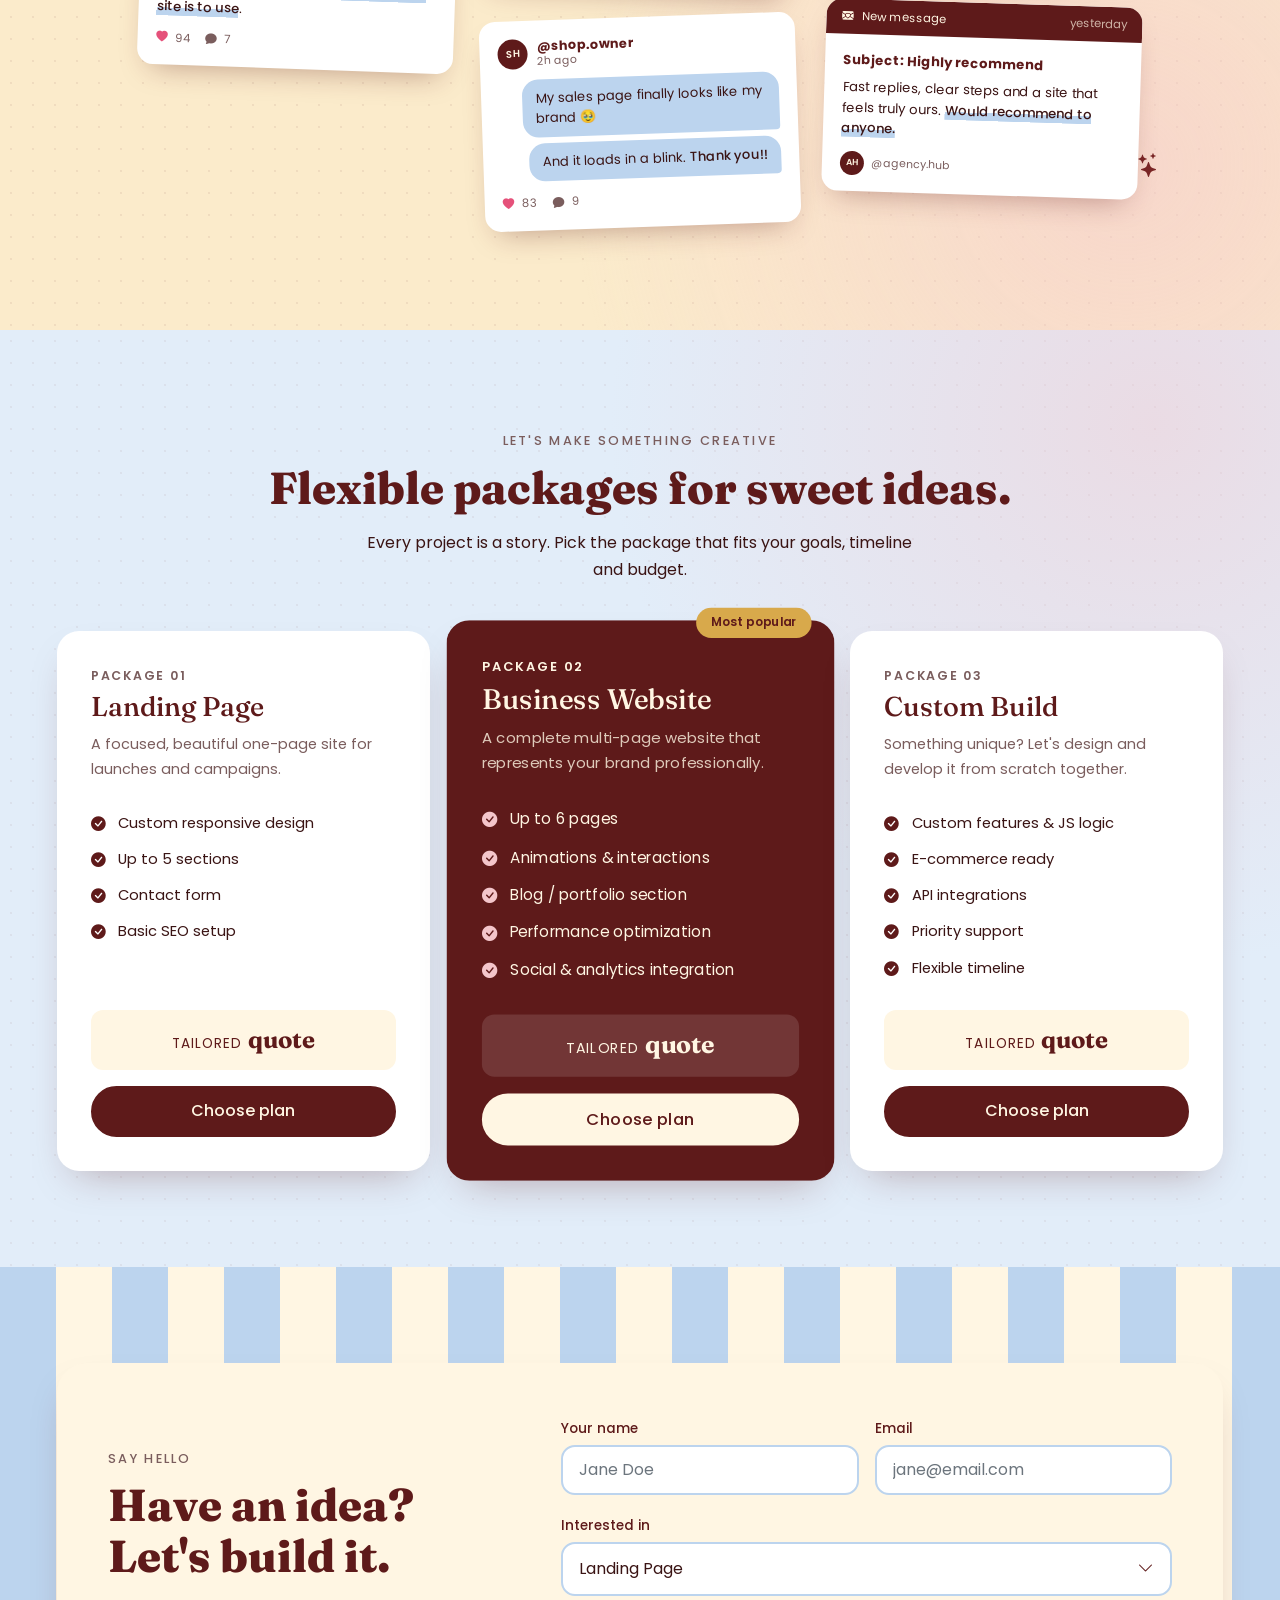
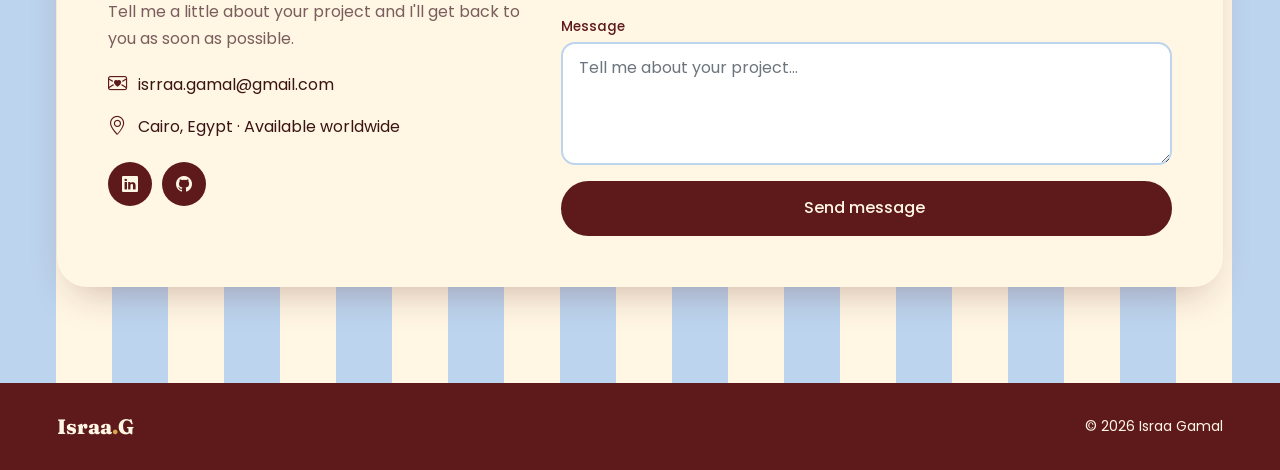
==== commit 39554d62: "Add Aurea, Coffee & Co and Scoopsy projects; refine My Web Style section and project gallery Co-Auth" ====
--- a/index.html
+++ b/index.html
@@ -165,7 +165,7 @@
         <!-- Palette -->
         <article class="b-card b-palette reveal">
           <span class="b-label"><i class="bi bi-palette2"></i> Palette</span>
-          <h3>Soft colors, with confidence.</h3>
+          <h3>Five colors, one mood.</h3>
           <p>Warm neutrals and gentle pastels, anchored by one deep accent. Tap a color to copy it.</p>
           <div class="swatches">
             <button type="button" class="sw" style="--c:#FFF6E3" data-hex="#FFF6E3"><i></i><span>Cream</span></button>
@@ -183,30 +183,40 @@
           <p><strong>Fraunces</strong> for character,<br><strong>Poppins</strong> for clarity.</p>
         </article>
 
-        <!-- Motion -->
-        <article class="b-card b-motion reveal" style="--d:.16s">
-          <span class="b-label"><i class="bi bi-lightning-charge"></i> Motion</span>
-          <div class="orbit" aria-hidden="true"><span></span><span></span><span></span></div>
-          <p>Small, purposeful animation that guides the eye, never distracts.</p>
-        </article>
-
-        <!-- Responsive -->
-        <article class="b-card b-resp reveal" style="--d:.24s">
-          <span class="b-label"><i class="bi bi-phone"></i> Responsive</span>
-          <div class="devices" aria-hidden="true">
-            <div class="dv-desk"><span></span><span></span><span></span></div>
-            <div class="dv-tab"><span></span><span></span></div>
-            <div class="dv-phone"><span></span></div>
-          </div>
-          <p>Pixel-perfect from phone to widescreen.</p>
-        </article>
-
-        <!-- Principles -->
-        <article class="b-card b-quote reveal" style="--d:.32s">
-          <i class="bi bi-quote"></i>
-          <p>Soft colors, bold type &amp; a <em>human touch.</em></p>
-          <ul class="principles">
-            <li>Clean code</li><li>Fast loading</li><li>Accessible</li><li>Made to convert</li>
+        <!-- Stack -->
+        <article class="b-card b-stack reveal" style="--d:.16s">
+          <span class="b-label"><i class="bi bi-boxes"></i> My stack</span>
+          <ul class="stack-list">
+            <li><i class="bi bi-filetype-html"></i>HTML5</li>
+            <li><i class="bi bi-filetype-css"></i>CSS3</li>
+            <li><i class="bi bi-filetype-js"></i>JavaScript</li>
+            <li><i class="bi bi-bootstrap"></i>Bootstrap</li>
+            <li><i class="bi bi-triangle"></i>Angular</li>
+            <li><i class="bi bi-code-slash"></i>React</li>
+            <li><i class="bi bi-git"></i>Git</li>
+            <li><i class="bi bi-hash"></i>.NET</li>
+          </ul>
+        </article>
+
+        <!-- Process -->
+        <article class="b-card b-process reveal" style="--d:.24s">
+          <span class="b-label"><i class="bi bi-signpost-split"></i> How I work</span>
+          <h3>From idea to launch in four steps.</h3>
+          <ol class="process">
+            <li><b>Understand</b><span>Your goals, audience and brand.</span></li>
+            <li><b>Design</b><span>Layout, colours and type that fit.</span></li>
+            <li><b>Build</b><span>Clean, responsive, reusable code.</span></li>
+            <li><b>Launch</b><span>Test on real devices, then go live.</span></li>
+          </ol>
+        </article>
+
+        <!-- Deliverables -->
+        <article class="b-card b-get reveal" style="--d:.32s">
+          <span class="b-label"><i class="bi bi-gift"></i> What you get</span>
+          <ul class="get-list">
+            <li><i class="bi bi-check2-circle"></i>A site that works on every screen</li>
+            <li><i class="bi bi-check2-circle"></i>Clean, readable code</li>
+            <li><i class="bi bi-check2-circle"></i>A contact form that works</li>
           </ul>
         </article>
       </div>
@@ -320,6 +330,24 @@
           <article class="p-card c4">
             <div class="p-thumb has-img"><img src="assets/img/thumbs/mrl-hero.webp" width="960" height="585" alt="MR L Production architecture studio website preview" loading="lazy" decoding="async"><a class="p-overlay" href="project.html?p=mrl-architecture" aria-label="View MR L Production Architecture Studio case study"><span>View case study <i class="bi bi-arrow-right"></i></span></a></div>
             <div class="p-body"><span class="tag">Portfolio</span><h3>MR L Production — Architecture Studio</h3></div>
+          </article>
+        </div>
+        <div class="col-md-6 col-lg-4 project" data-cat="landing">
+          <article class="p-card c4">
+            <div class="p-thumb has-img"><img src="assets/img/aurea-home.jpg" alt="Aurea bakery ingredients website preview" loading="lazy"><a class="p-overlay" href="project.html?p=aurea-bakery" aria-label="View Aurea Bakery Ingredients case study"><span>View case study <i class="bi bi-arrow-right"></i></span></a></div>
+            <div class="p-body"><span class="tag">Multi-page website</span><h3>Aurea — Bakery Ingredients</h3></div>
+          </article>
+        </div>
+        <div class="col-md-6 col-lg-4 project" data-cat="landing">
+          <article class="p-card c4">
+            <div class="p-thumb has-img"><img src="assets/img/coffee-cover.jpg" alt="Coffee and Co bakery and cafe website preview" loading="lazy"><a class="p-overlay" href="project.html?p=coffee-and-co" aria-label="View Coffee and Co Bakery and Cafe case study"><span>View case study <i class="bi bi-arrow-right"></i></span></a></div>
+            <div class="p-body"><span class="tag">Multi-page website</span><h3>Coffee &amp; Co — Bakery &amp; Café</h3></div>
+          </article>
+        </div>
+        <div class="col-md-6 col-lg-4 project" data-cat="landing">
+          <article class="p-card c2">
+            <div class="p-thumb has-img"><img src="assets/img/scoopsy-home.jpg" alt="Scoopsy ice cream shop website preview" loading="lazy"><a class="p-overlay" href="project.html?p=scoopsy-ice-cream" aria-label="View Scoopsy Ice Cream Shop case study"><span>View case study <i class="bi bi-arrow-right"></i></span></a></div>
+            <div class="p-body"><span class="tag">Multi-page website</span><h3>Scoopsy — Ice Cream Shop</h3></div>
           </article>
         </div>
         <div class="col-md-6 col-lg-4 project" data-cat="shop">
--- a/css/style.css
+++ b/css/style.css
@@ -729,3 +729,53 @@
   .hero-actions .btn{font-size:.82rem;padding:.7rem .35rem}
   .hero-actions .btn i{display:none}
 }
+
+/* My Web Style refinement: calmer background, balanced cards, clearer spacing */
+.style-sec{padding:5rem 0 3rem}
+.style-sec .container{position:relative}
+.style-sec .ribbon{margin-bottom:3.25rem}
+.bento{grid-auto-rows:minmax(235px,auto)}
+.b-type .specimen{flex:1;margin:0;align-items:center}
+.b-motion .orbit{flex:1;min-height:120px;align-items:center;gap:.9rem;margin:0}
+.b-motion .orbit span{width:34px;height:34px}
+.b-resp .devices{flex:1;min-height:130px;margin:0 0 .8rem}
+.b-resp .dv-desk{width:64%;height:96px}
+.b-resp .dv-tab{left:44%;width:34%;height:78px}
+.b-resp .dv-phone{width:22%;height:60px}
+.style-sec .title.ribbon{display:table;margin:0 auto 3.25rem;text-align:center}
+
+/* My Web Style v2: palette, type, stack, process, deliverables */
+.b-palette{grid-column:span 2}
+.b-type{grid-column:span 1}
+.b-stack{grid-column:span 1}
+.b-process{grid-column:span 3;background:var(--maroon);color:var(--cream)}
+.b-process h3{color:var(--cream)}
+.b-process .b-label{background:var(--cream);color:var(--maroon)}
+.b-get{grid-column:span 1}
+.stack-list{list-style:none;padding:0;margin:1rem 0 0;display:grid;grid-template-columns:1fr 1fr;gap:.45rem}
+.stack-list li{display:flex;align-items:center;gap:.45rem;font-size:.8rem;font-weight:500;color:var(--maroon);background:#fff;border-radius:10px;padding:.4rem .6rem;transition:background .25s,color .25s,transform .25s}
+.stack-list li i{color:var(--gold);font-size:1rem}
+.stack-list li:hover{background:var(--maroon);color:var(--cream);transform:translateY(-3px)}
+.process{list-style:none;counter-reset:p;padding:0;margin:1.2rem 0 0;display:grid;grid-template-columns:repeat(4,1fr);gap:1rem}
+.process li{counter-increment:p;position:relative;padding-top:2.6rem}
+.process li::before{content:counter(p,decimal-leading-zero);position:absolute;top:0;left:0;font-family:var(--serif);font-size:1.6rem;font-weight:800;color:var(--blush)}
+.process li::after{content:"";position:absolute;top:.85rem;left:2.6rem;right:.4rem;height:2px;background:rgba(255,246,227,.25)}
+.process li:last-child::after{display:none}
+.process b{display:block;font-family:var(--serif);font-size:1.15rem;color:var(--cream)}
+.process span{display:block;font-size:.82rem;color:rgba(255,246,227,.8);line-height:1.5;margin-top:.2rem}
+.get-list{list-style:none;padding:0;margin:1rem 0 0;display:flex;flex-direction:column;gap:.7rem}
+.get-list li{display:flex;gap:.55rem;font-size:.86rem;color:var(--ink);line-height:1.4}
+.get-list i{color:var(--maroon);font-size:1.1rem;flex:none}
+@media(max-width:991px){
+  .b-palette,.b-process{grid-column:span 2}
+  .b-type,.b-stack,.b-get{grid-column:span 1}
+  .process{grid-template-columns:1fr 1fr}
+  .process li::after{display:none}
+}
+@media(max-width:575px){
+  .b-palette,.b-process,.b-type,.b-stack,.b-get{grid-column:span 1}
+  .process{grid-template-columns:1fr}
+}
+.stack-list{display:flex;flex-wrap:wrap;gap:.4rem}
+.stack-list li{padding:.3rem .6rem;font-size:.76rem;gap:.35rem}
+.stack-list li i{font-size:.9rem}
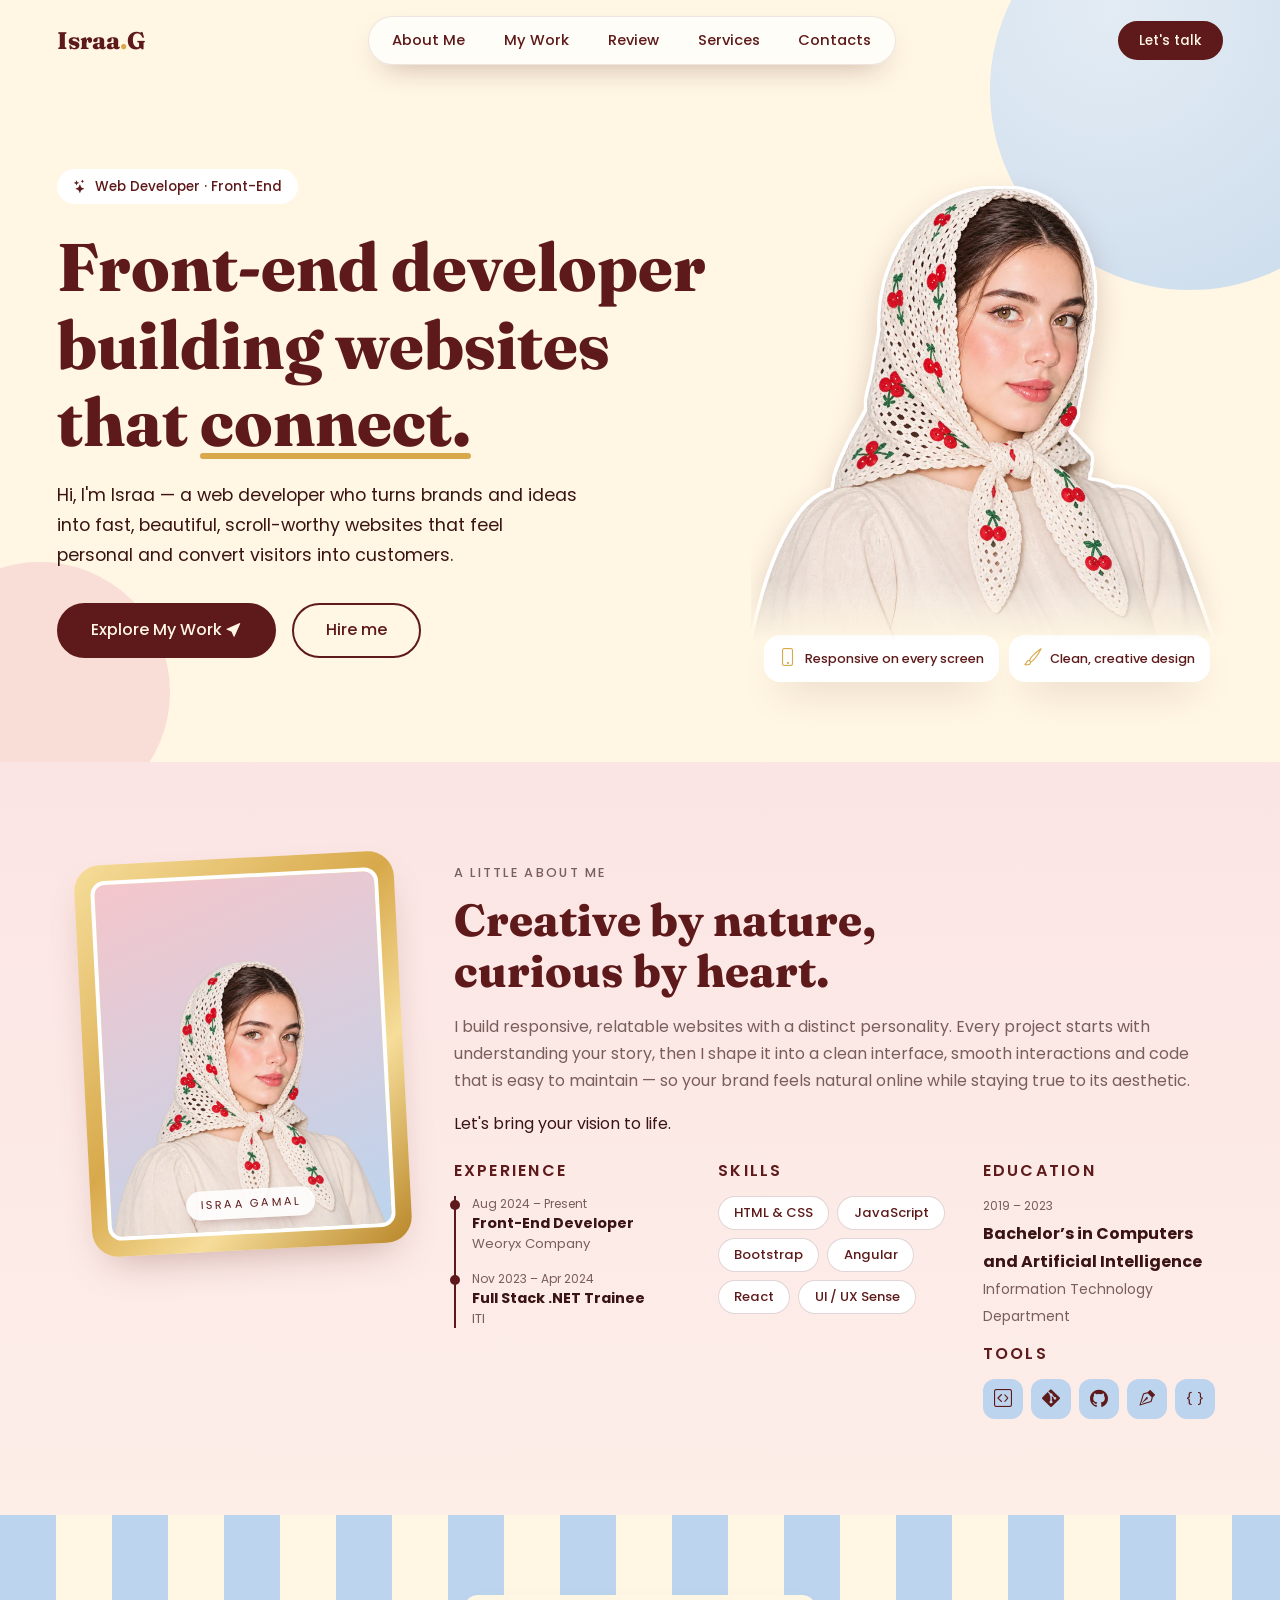
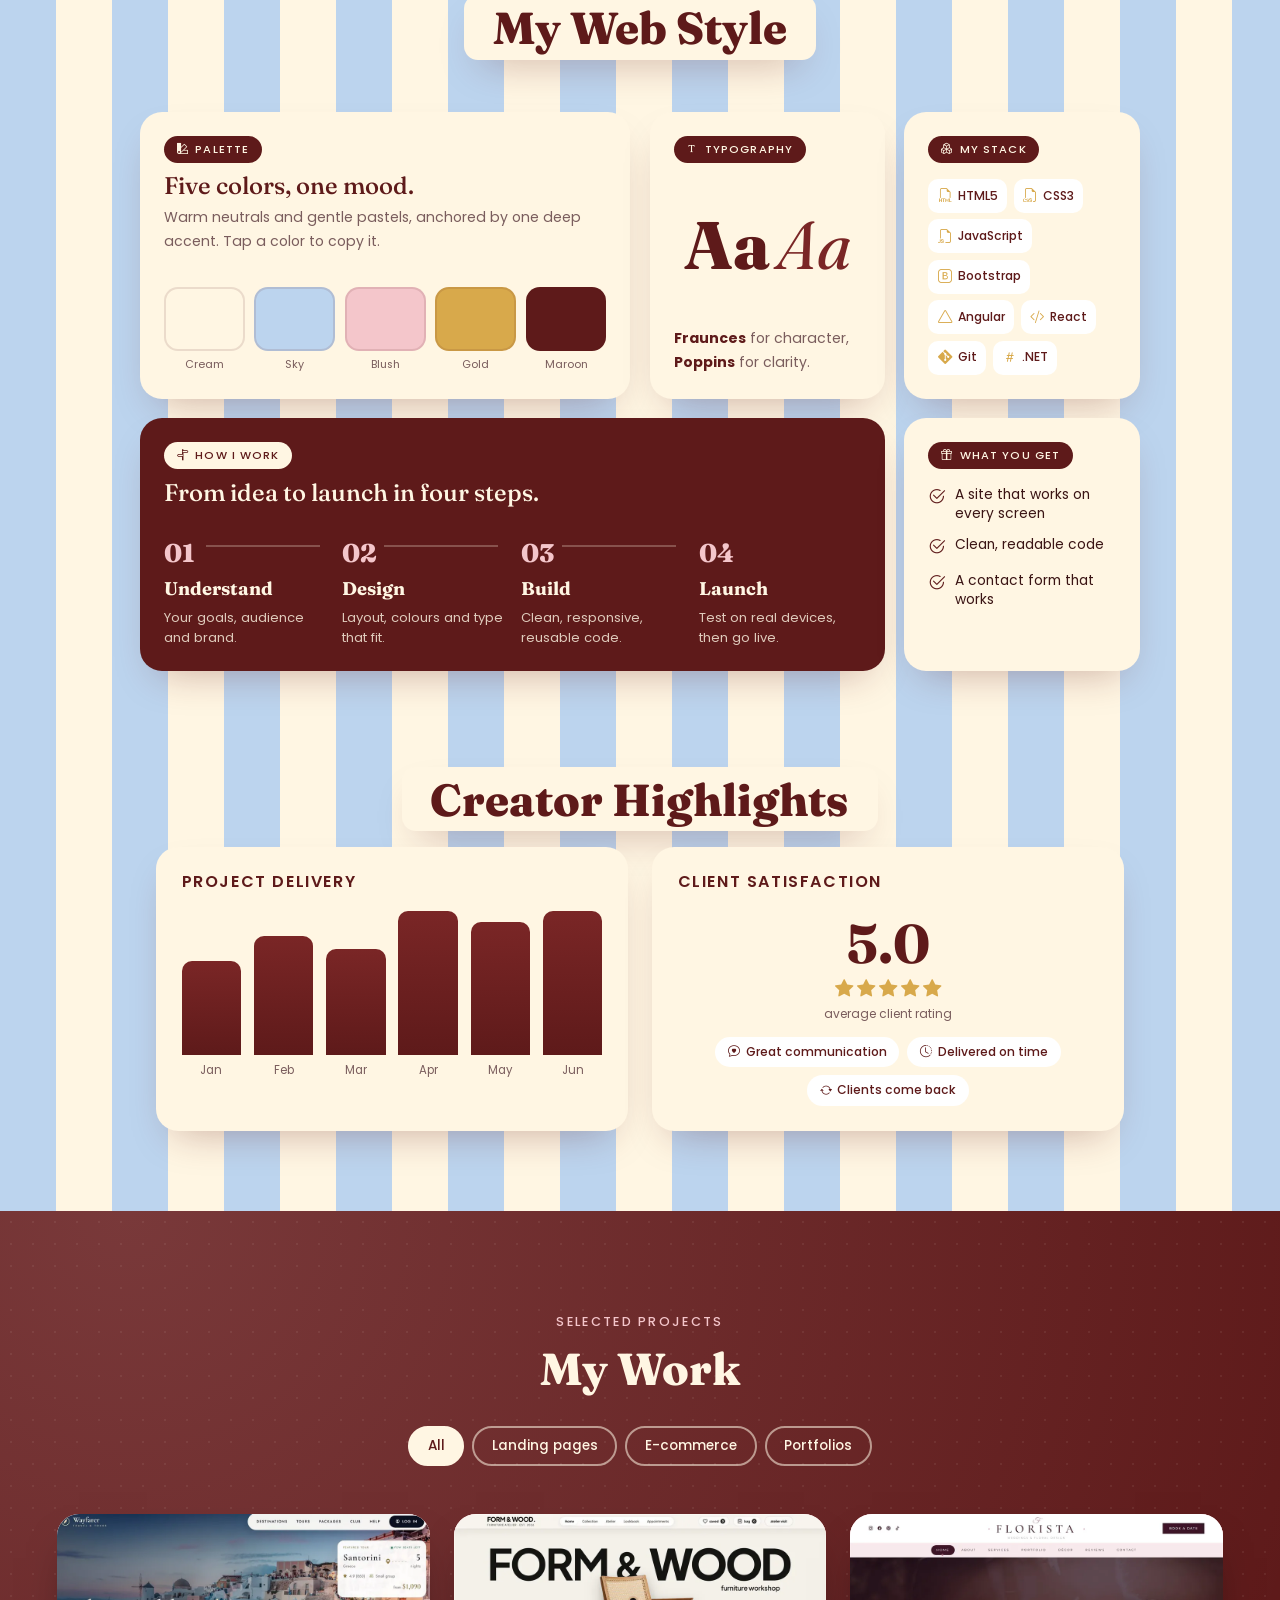
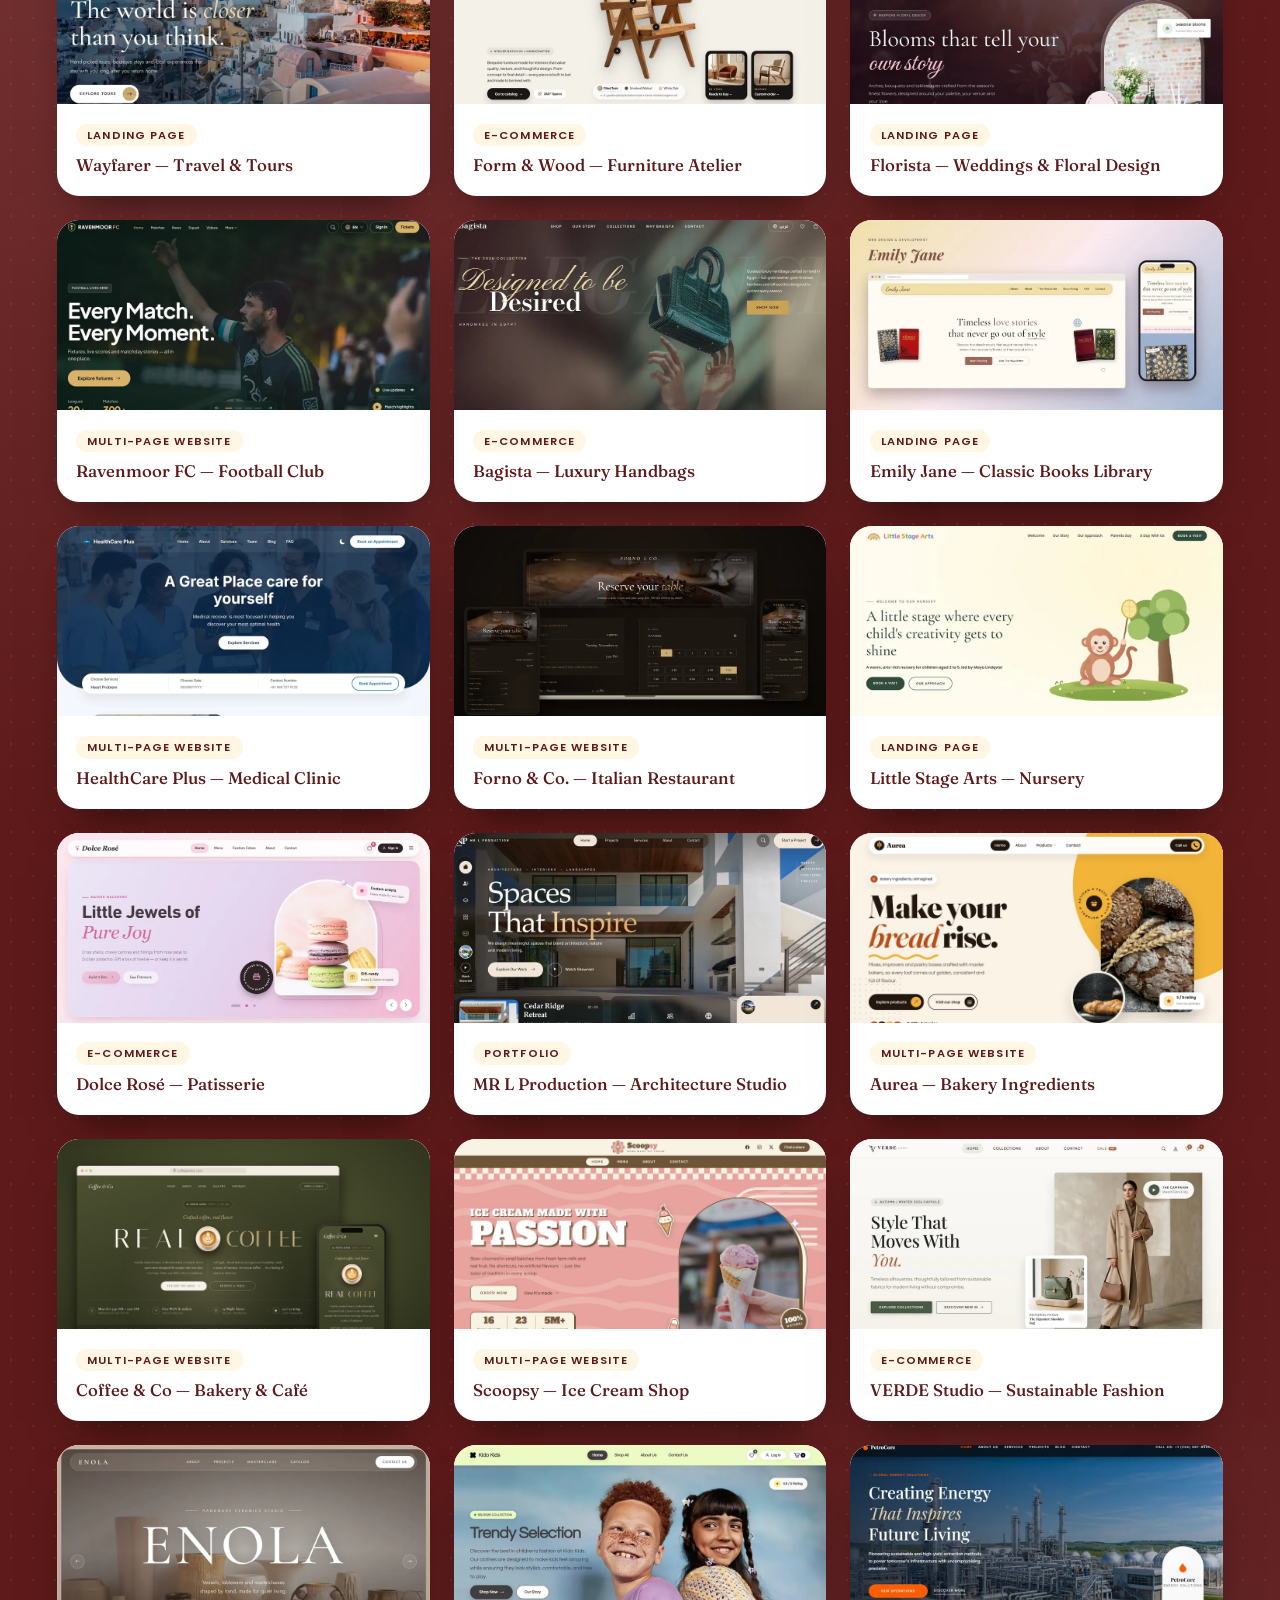
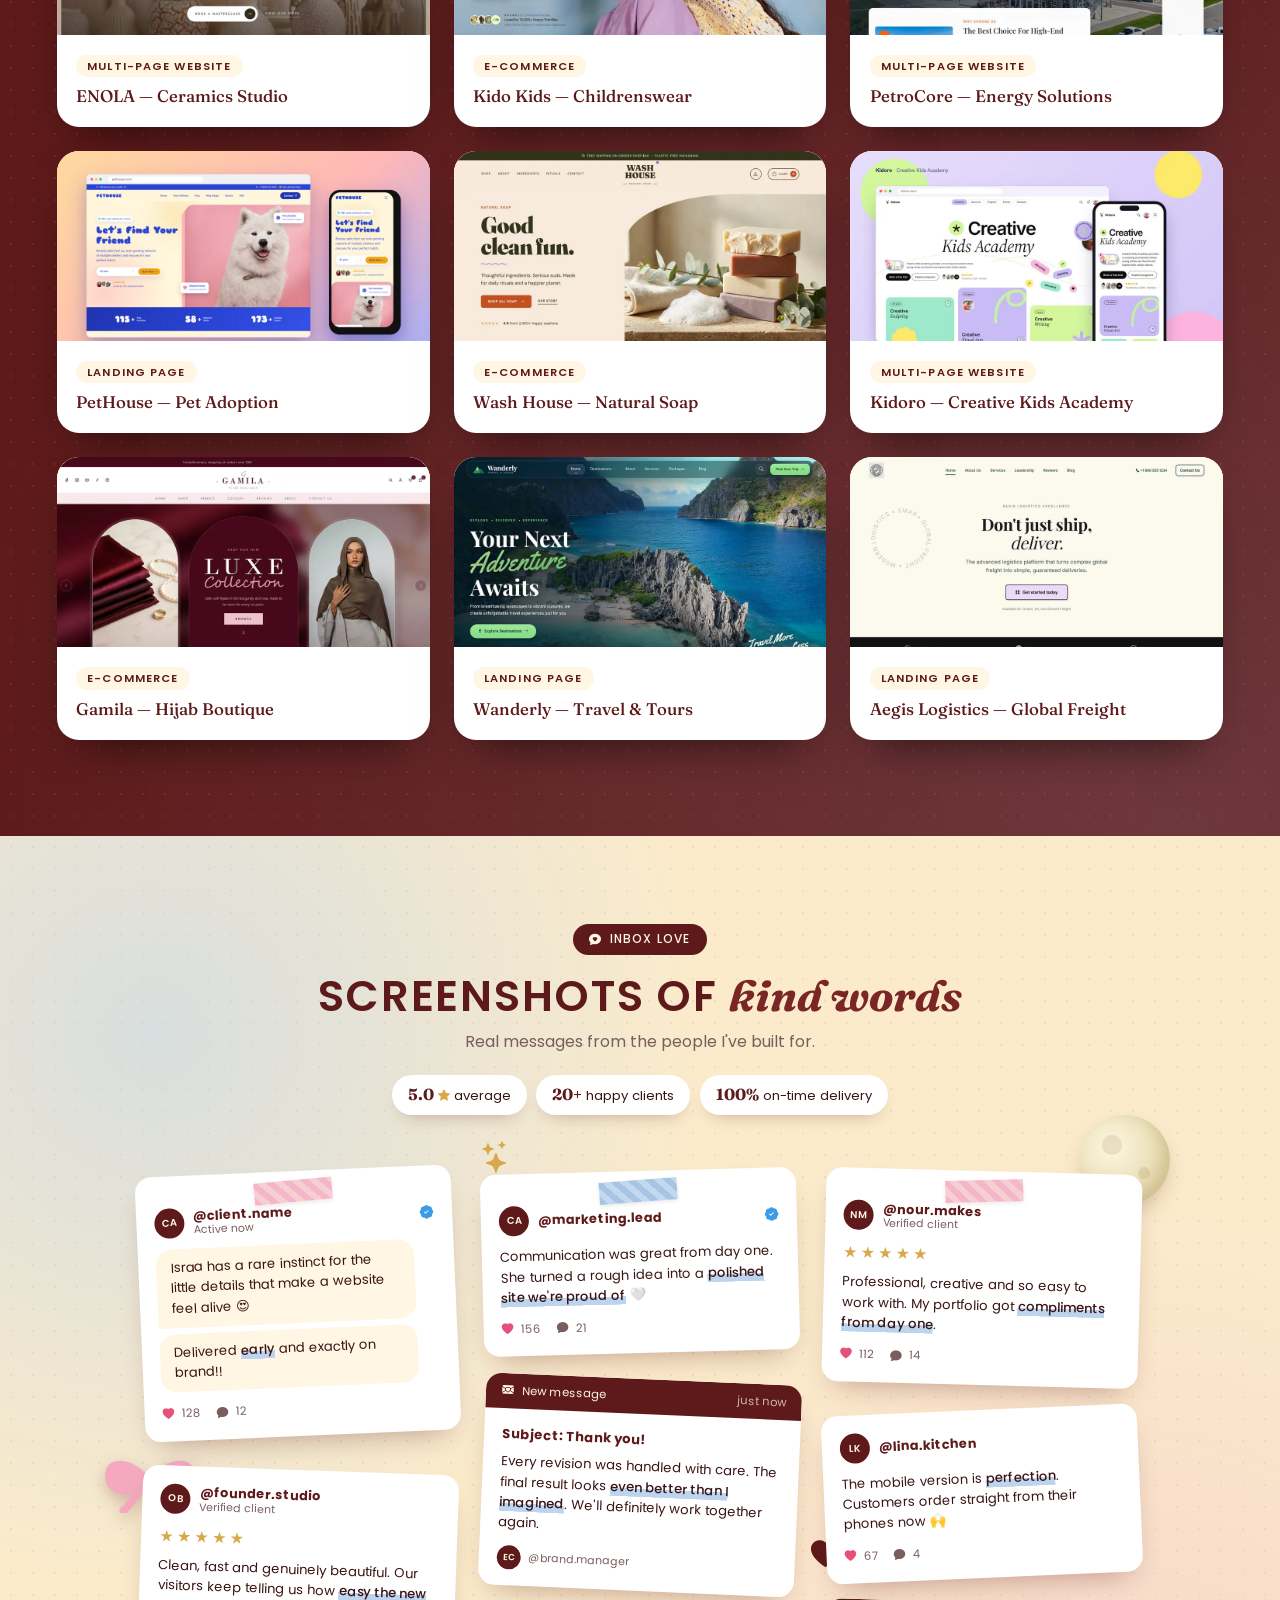
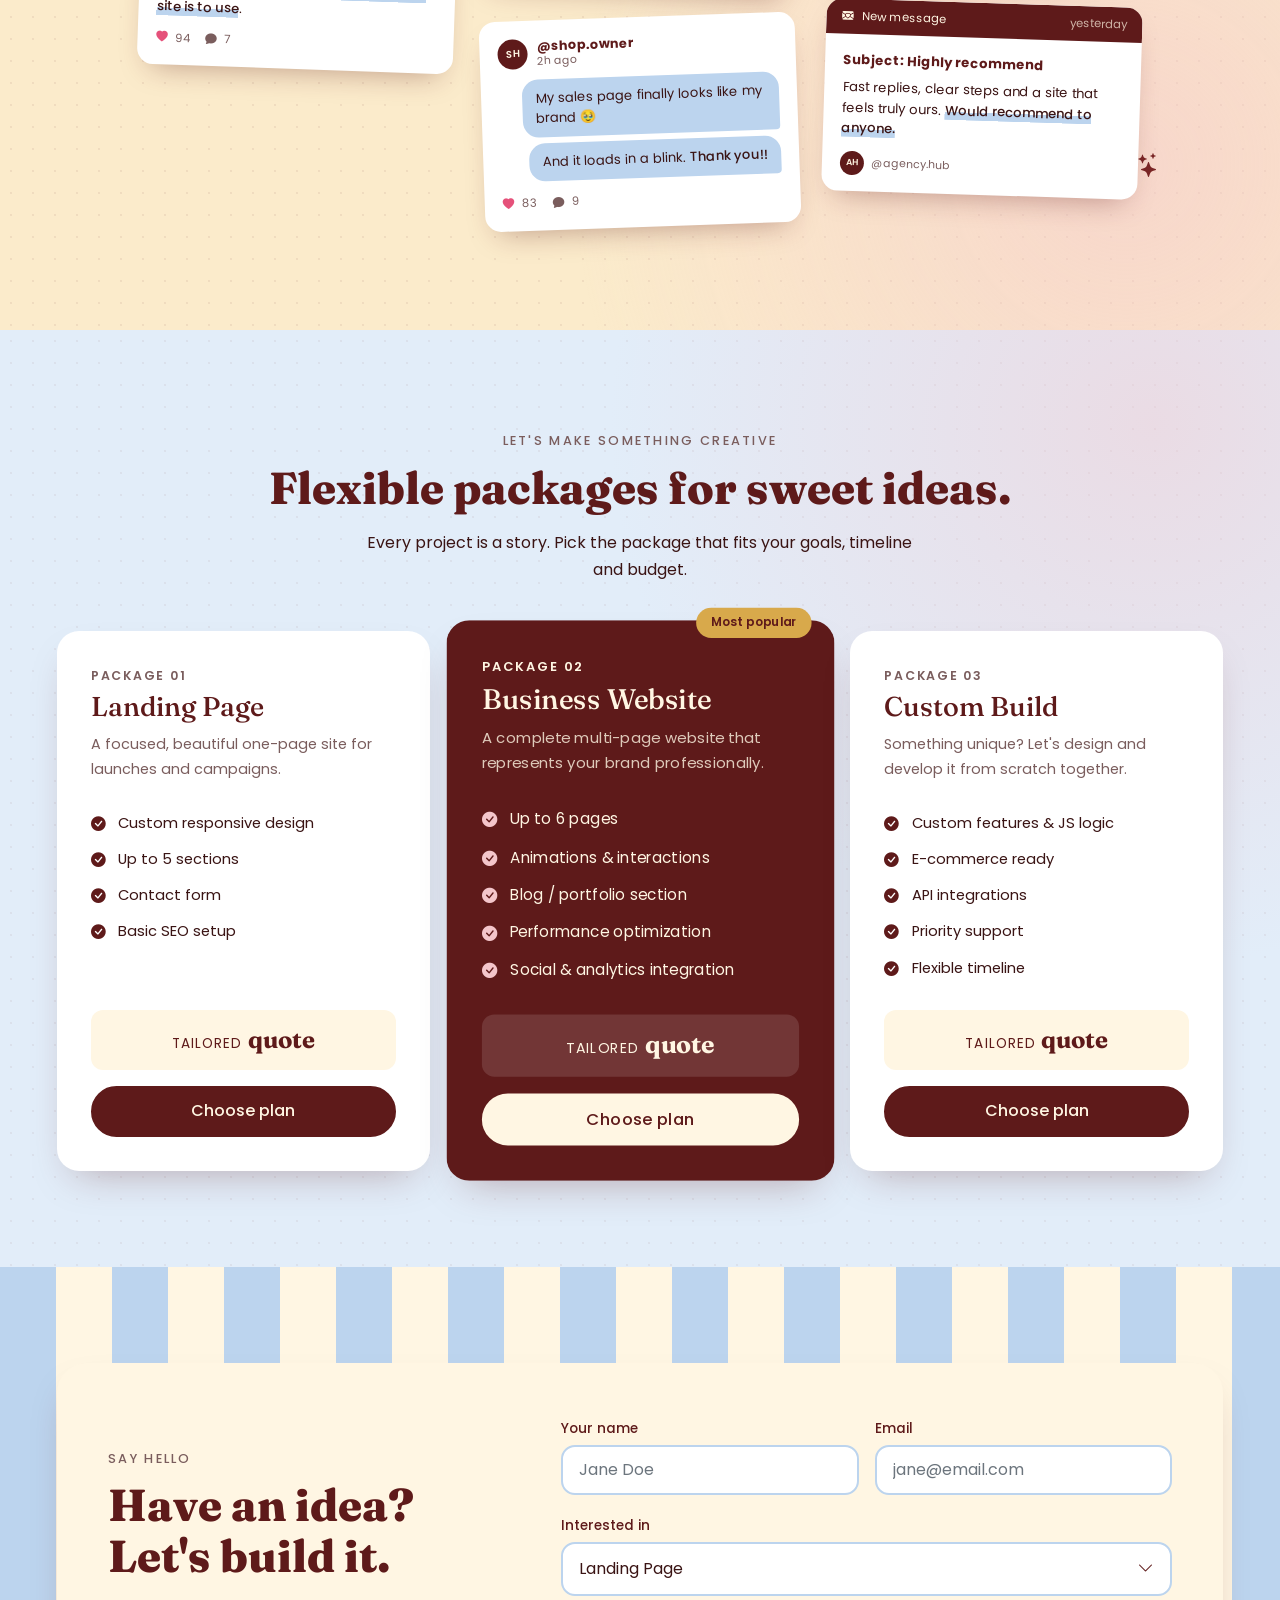
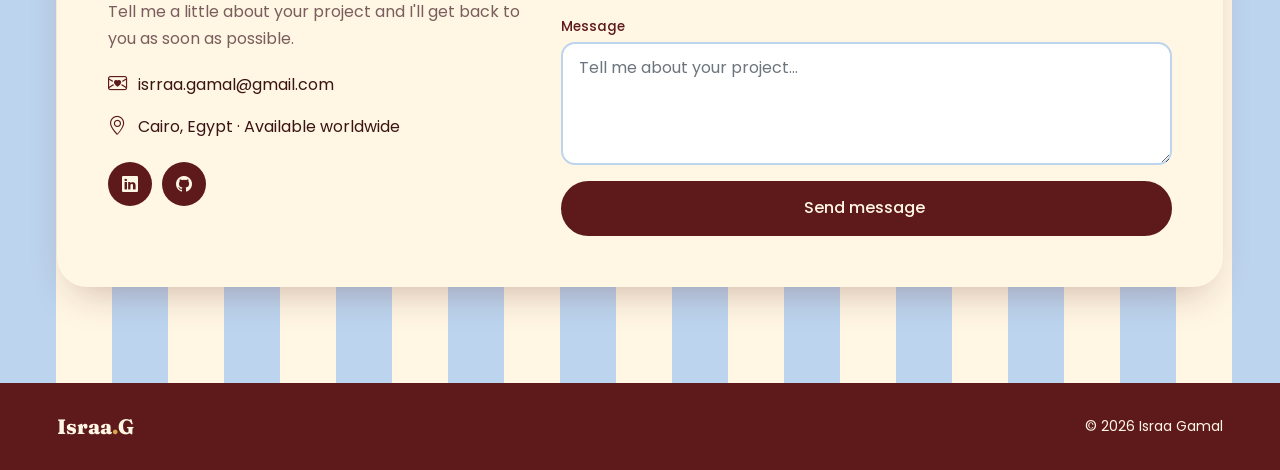
==== commit ec243786: "Scoopsy: add all screenshots with tabbed gallery; Coffee & Co home scroller; rebuild case study gall" ====
--- a/index.html
+++ b/index.html
@@ -15,7 +15,7 @@
   <noscript><link rel="stylesheet" href="https://fonts.googleapis.com/css2?family=Fraunces:opsz,wght@9..144,600;9..144,700;9..144,800&family=Poppins:wght@300;400;500;600&display=swap"></noscript>
   <link rel="stylesheet" href="css/bootstrap.min.css">
   <link rel="stylesheet" href="css/bootstrap-icons.css">
-  <link rel="stylesheet" href="css/style.css">
+  <link rel="stylesheet" href="css/style.css?v=20261118h">
 </head>
 <body>
 
@@ -346,7 +346,7 @@
         </div>
         <div class="col-md-6 col-lg-4 project" data-cat="landing">
           <article class="p-card c2">
-            <div class="p-thumb has-img"><img src="assets/img/scoopsy-home.jpg" alt="Scoopsy ice cream shop website preview" loading="lazy"><a class="p-overlay" href="project.html?p=scoopsy-ice-cream" aria-label="View Scoopsy Ice Cream Shop case study"><span>View case study <i class="bi bi-arrow-right"></i></span></a></div>
+            <div class="p-thumb has-img"><img src="assets/img/scoopsy-d01.jpg" alt="Scoopsy ice cream shop website preview" loading="lazy"><a class="p-overlay" href="project.html?p=scoopsy-ice-cream" aria-label="View Scoopsy Ice Cream Shop case study"><span>View case study <i class="bi bi-arrow-right"></i></span></a></div>
             <div class="p-body"><span class="tag">Multi-page website</span><h3>Scoopsy — Ice Cream Shop</h3></div>
           </article>
         </div>
@@ -656,6 +656,6 @@
   <button class="to-top" id="toTop" aria-label="Back to top"><i class="bi bi-arrow-up"></i></button>
 
   <script src="js/vendor/bootstrap.bundle.min.js" defer></script>
-  <script src="js/main.js" defer></script>
+  <script src="js/main.js?v=20261118h" defer></script>
 </body>
 </html>
--- a/css/style.css
+++ b/css/style.css
@@ -779,3 +779,117 @@
 .stack-list{display:flex;flex-wrap:wrap;gap:.4rem}
 .stack-list li{padding:.3rem .6rem;font-size:.76rem;gap:.35rem}
 .stack-list li i{font-size:.9rem}
+
+/* =========================================================
+   Compact gallery: filter tabs + equal-size grids (projects with many screenshots)
+   ========================================================= */
+.gal-tabs{display:flex;gap:.5rem;justify-content:center;flex-wrap:wrap;margin-bottom:1.6rem}
+.gal-tab{border:2px solid var(--maroon);background:var(--cream);color:var(--maroon);font-weight:500;font-size:.9rem;padding:.45rem 1.2rem;border-radius:50px;transition:background .25s,color .25s}
+.gal-tab b{font-weight:600;background:rgba(94,26,26,.12);border-radius:20px;padding:0 .5rem;margin-left:.3rem;font-size:.78rem}
+.gal-tab:hover{background:#fff}
+.gal-tab.on{background:var(--maroon);color:var(--cream)}
+.gal-tab.on b{background:rgba(255,246,227,.25)}
+.gal-panel{display:none}
+.gal-panel.on{display:block}
+.gal-grid{display:grid;gap:1.2rem;justify-content:center}
+.gal-grid.is-desk{grid-template-columns:repeat(3,minmax(0,1fr))}
+.gal-grid.is-mob{grid-template-columns:repeat(5,minmax(0,1fr));gap:1.1rem}
+.gal-grid.is-full{grid-template-columns:minmax(0,820px)}
+.g-card{position:relative;display:block;min-width:0;border-radius:16px;overflow:hidden;box-shadow:var(--shadow);transition:transform .35s,box-shadow .35s}
+.g-card.is-hidden{display:none}
+.g-card:hover{transform:translateY(-5px);box-shadow:0 26px 50px -20px rgba(94,26,26,.55)}
+.g-ph{display:block;overflow:hidden;position:relative}
+.g-ph img{display:block;width:100%;height:100%}
+.g-zoom{position:absolute;top:44px;right:12px;width:36px;height:36px;border-radius:50%;background:var(--cream);color:var(--maroon);display:grid;place-items:center;font-size:.85rem;opacity:0;transform:scale(.8);transition:opacity .25s,transform .25s;box-shadow:0 6px 14px rgba(0,0,0,.25)}
+.g-card:hover .g-zoom,.g-card:focus-visible .g-zoom{opacity:1;transform:none}
+/* desktop: every screenshot shown whole, in a frame of the same size */
+.g-desk{background:#fff}
+.g-desk .bar{background:#f1e8d6}
+.g-desk .g-ph{aspect-ratio:16/10;background:#f8f1e3}
+.g-desk .g-ph img{object-fit:contain;object-position:center}
+/* mobile: phone frames, same size for every phone */
+.g-phone{padding:8px;background:#1c1010;border-radius:30px}
+.g-phone .g-ph{aspect-ratio:9/19;border-radius:23px;background:#f8f1e3}
+.g-phone .g-ph img{object-fit:cover;object-position:top}
+.g-phone .g-zoom{top:18px;right:18px}
+/* full page: fixed window that glides down the whole page on hover */
+.g-fullpage{background:#fff}
+.g-fullpage .bar{background:#f1e8d6}
+.g-fullpage .g-ph{height:clamp(340px,52vw,560px)}
+.g-fullpage .g-ph{overflow-y:auto;overflow-x:hidden;scrollbar-width:none;-ms-overflow-style:none}
+.g-fullpage .g-ph::-webkit-scrollbar{display:none;width:0;height:0}
+.g-fullpage .g-ph img{height:auto;transform:none;transition:none}
+.g-fullpage::after{content:"";position:absolute;left:0;right:0;bottom:0;height:70px;background:linear-gradient(transparent,rgba(255,255,255,.95));pointer-events:none;border-radius:0 0 16px 16px;transition:opacity .4s}
+.g-fullpage:hover::after{opacity:0}
+.g-hint{position:absolute;left:50%;bottom:14px;transform:translateX(-50%);background:var(--maroon);color:var(--cream);font-size:.78rem;font-weight:500;padding:.4rem 1rem;border-radius:50px;white-space:nowrap;box-shadow:0 8px 18px rgba(0,0,0,.3);transition:opacity .3s}
+.g-fullpage:hover .g-hint{opacity:0}
+@media(hover:none){.g-hint{opacity:1!important}}
+.gal-more-wrap{text-align:center;margin-top:1.8rem}
+.gal-more-wrap[hidden]{display:none}
+.gal-more{border:2px solid var(--maroon);background:var(--maroon);color:var(--cream);font-weight:500;padding:.6rem 1.7rem;border-radius:50px;transition:background .25s,color .25s,transform .25s}
+.gal-more b{font-weight:400;opacity:.8;margin-left:.3rem}
+.gal-more:hover{background:var(--cream);color:var(--maroon);transform:translateY(-2px)}
+@media(max-width:991px){.gal-grid.is-desk{grid-template-columns:repeat(2,minmax(0,1fr))}.gal-grid.is-mob{grid-template-columns:repeat(3,minmax(0,1fr))}}
+@media(max-width:575px){.gal-grid.is-desk{grid-template-columns:minmax(0,1fr)}.gal-grid.is-mob{grid-template-columns:repeat(2,minmax(0,1fr));gap:.8rem}}
+
+/* Viewer: tall (full page) images scroll inside the overlay */
+.lb.tall{align-items:flex-start;overflow-y:auto;padding-top:4.5rem;padding-bottom:3rem}
+.lb.tall>img{max-height:none;width:min(1000px,94vw);height:auto;margin:0 auto}
+
+
+/* Desktop tab: same presentation as the other projects (browser frames, two per row, whole screenshots) */
+.gal-grid.is-desk{grid-template-columns:repeat(2,minmax(0,1fr));align-items:start}
+.g-desk .g-ph{aspect-ratio:auto;background:#fff}
+.g-desk .g-ph img{height:auto;object-fit:initial}
+.g-desk .g-zoom{display:none}
+@media(max-width:767px){.gal-grid.is-desk{grid-template-columns:minmax(0,1fr)}}
+
+/* Desktop grid: tight two-column stack (row-span masonry, no gaps) */
+.gal-grid.is-desk{gap:1.2rem;align-items:start}
+.gal-grid.is-masonry{grid-auto-rows:4px;gap:0 1.2rem}
+.gal-grid.is-desk .g-card{align-self:start}
+
+/* Mobile tab: whole screenshot in the phone frame, tight stacked layout */
+.gal-grid.is-mob{gap:1.1rem;align-items:start}
+.gal-grid.is-mob.is-masonry{gap:0 1.1rem}
+.gal-grid.is-mob .g-card{align-self:start}
+.g-phone .g-ph{aspect-ratio:auto}
+.g-phone .g-ph img{height:auto;object-fit:initial}
+
+/* Mobile tab v3: equal phone frames, scroll inside each one (hidden scrollbar) */
+.gal-grid.is-mob{gap:1.1rem;align-items:start}
+.gal-grid.is-mob .g-card{align-self:start}
+.g-phone .g-ph{aspect-ratio:9/19;overflow-y:auto;overflow-x:hidden;scrollbar-width:none;-ms-overflow-style:none;background:#f8f1e3}
+.g-phone .g-ph::-webkit-scrollbar{display:none;width:0;height:0}
+.g-phone .g-ph img{height:auto;object-fit:initial;display:block;width:100%}
+.gal-tip{text-align:center;color:var(--maroon);font-size:.85rem;margin:-.4rem 0 1.2rem}
+.gal-tip i{margin-right:.35rem}
+
+/* =========================================================
+   Gallery v4: calm panel, equal-height cards, tall screenshots scroll inside
+   ========================================================= */
+.gal{background:var(--cream);border-radius:28px;padding:1.8rem 1.6rem 2.1rem;box-shadow:var(--shadow)}
+.gal-tabs{margin-bottom:1.5rem}
+.gal-grid.is-desk{gap:1.3rem;align-items:stretch}
+.gal-grid.is-desk .g-card{align-self:stretch}
+.g-desk{background:#fff;border:1px solid rgba(94,26,26,.08)}
+.g-desk .bar{position:relative}
+.g-num{margin-left:auto;font-size:.7rem;letter-spacing:.08em;color:var(--muted);font-variant-numeric:tabular-nums}
+.g-desk .g-ph{aspect-ratio:16/10;overflow-y:auto;overflow-x:hidden;scrollbar-width:none;-ms-overflow-style:none;background:#f8f1e3}
+.g-desk .g-ph::-webkit-scrollbar{display:none;width:0;height:0}
+.g-desk .g-ph img{display:block;width:100%;height:auto;object-fit:initial}
+/* cue on screenshots that are taller than the frame */
+.g-card.is-tall::after{content:"";position:absolute;left:0;right:0;bottom:0;height:64px;background:linear-gradient(transparent,rgba(255,255,255,.92));pointer-events:none;transition:opacity .35s}
+.g-phone.is-tall::after{left:8px;right:8px;bottom:8px;border-radius:0 0 23px 23px;background:linear-gradient(transparent,rgba(248,241,227,.95))}
+.g-card.is-tall::before{content:"Scroll \2195";position:absolute;left:50%;bottom:14px;transform:translateX(-50%);z-index:2;background:var(--maroon);color:var(--cream);font-size:.68rem;font-weight:500;letter-spacing:.08em;padding:.28rem .8rem;border-radius:50px;box-shadow:0 6px 14px rgba(0,0,0,.28);pointer-events:none;white-space:nowrap;transition:opacity .35s}
+.g-phone.is-tall::before{bottom:20px}
+.g-card.is-tall:hover::before,.g-card.is-tall:hover::after{opacity:0}
+@media(hover:none){.g-card.is-tall:hover::before{opacity:1}}
+.g-desk .bar .g-num{display:inline-block;width:auto!important;height:auto;background:none;border-radius:0;transition:none;margin-left:auto;color:var(--muted);font-size:.7rem}
+.g-desk .bar,.g-fullpage .bar{display:flex;align-items:center;gap:6px;padding:.6rem .9rem}
+.g-desk .bar i,.g-fullpage .bar i{display:block;width:10px;height:10px;border-radius:50%;background:#e0b9b0}
+.g-desk .bar i:nth-child(2),.g-fullpage .bar i:nth-child(2){background:#e9d089}
+.g-desk .bar i:nth-child(3),.g-fullpage .bar i:nth-child(3){background:#a9c9a0}
+.g-desk .bar,.g-fullpage .bar{height:auto;margin-top:0;overflow:visible;border-radius:0}
+/* No panel behind the gallery: cards sit directly on the section background */
+.gal{background:none;box-shadow:none;padding:0;border-radius:0}
